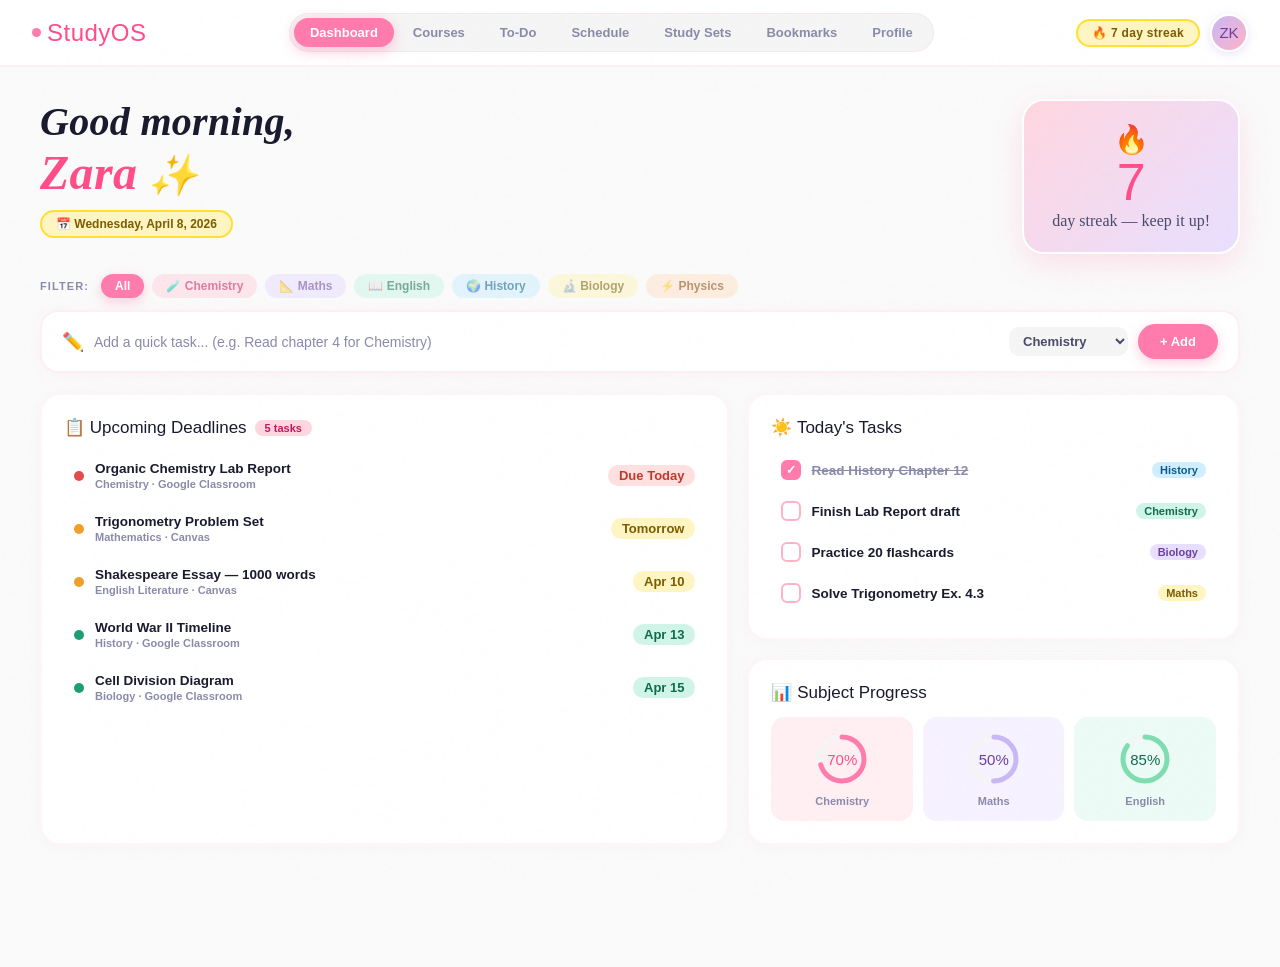
==== index.html @ 3f3feef2 "Prepare StudyOS for GitHub Pages deployment" ====
<!DOCTYPE html>
<html lang="en">
<head>
<meta charset="UTF-8">
<meta name="viewport" content="width=device-width, initial-scale=1.0">
<meta http-equiv="Content-Security-Policy" content="default-src 'self'; script-src 'self' 'unsafe-inline'; style-src 'self' 'unsafe-inline'; img-src 'self' data: https:; font-src 'self' data:; connect-src 'self'; object-src 'none'; base-uri 'self'; frame-ancestors 'none'; upgrade-insecure-requests">
<meta http-equiv="Referrer-Policy" content="strict-origin-when-cross-origin">
<meta http-equiv="X-Content-Type-Options" content="nosniff">
<title>StudyOS — Your Academic Universe</title>
<link rel="stylesheet" href="assets/css/styles.css">
</head>
<body>

<!-- ============================================================ -->
<!-- NAV -->
<!-- ============================================================ -->
<nav class="nav">
  <div class="nav-logo" onclick="showScreen('dashboard')">
    <span class="logo-dot"></span>
    StudyOS
  </div>
  <div class="nav-tabs">
    <button class="nav-tab active" onclick="showScreen('dashboard')" id="tab-dashboard">Dashboard</button>
    <button class="nav-tab" onclick="showScreen('courses')" id="tab-courses">Courses</button>
    <button class="nav-tab" onclick="showScreen('assignments')" id="tab-assignments">To-Do</button>
    <button class="nav-tab" onclick="showScreen('timetable')" id="tab-timetable">Schedule</button>
    <button class="nav-tab" onclick="showScreen('studysets')" id="tab-studysets">Study Sets</button>
    <button class="nav-tab" onclick="showScreen('bookmarks')" id="tab-bookmarks">Bookmarks</button>
    <button class="nav-tab" onclick="showScreen('profile')" id="tab-profile">Profile</button>
  </div>
  <div class="nav-right">
    <div class="streak-pill">🔥 7 day streak</div>
    <div class="avatar" onclick="showScreen('profile')">ZK</div>
  </div>
</nav>

<!-- ============================================================ -->
<!-- SCREEN 1: DASHBOARD -->
<!-- ============================================================ -->
<div class="screen active" id="screen-dashboard">

  <div class="dashboard-hero">
    <div class="greeting-block">
      <h1>Good morning,<br><em>Zara</em> ✨</h1>
      <div class="date-pill">📅 Wednesday, April 8, 2026</div>
    </div>
    <div class="streak-card-big">
      <div style="font-size:28px;">🔥</div>
      <div class="snum">7</div>
      <div class="slabel">day streak — keep it up!</div>
    </div>
  </div>

  <!-- Subject Filter Chips -->
  <div style="padding:0 40px 12px;display:flex;gap:8px;flex-wrap:wrap;align-items:center;">
    <span style="font-size:11px;font-weight:900;color:var(--text-soft);text-transform:uppercase;letter-spacing:0.1em;margin-right:4px;">Filter:</span>
    <button class="dash-filter-chip active" onclick="filterDashboard(this,'all')" style="background:var(--accent);color:white;border:none;border-radius:50px;padding:5px 14px;font-size:12px;font-weight:800;cursor:pointer;font-family:'Inter','Poppins',sans-serif;transition:all 0.2s;">All</button>
    <button class="dash-filter-chip" onclick="filterDashboard(this,'Chemistry')" style="background:var(--pink);color:var(--pink-text);border:none;border-radius:50px;padding:5px 14px;font-size:12px;font-weight:800;cursor:pointer;font-family:'Inter','Poppins',sans-serif;transition:all 0.2s;">🧪 Chemistry</button>
    <button class="dash-filter-chip" onclick="filterDashboard(this,'Mathematics')" style="background:var(--lavender);color:var(--lav-text);border:none;border-radius:50px;padding:5px 14px;font-size:12px;font-weight:800;cursor:pointer;font-family:'Inter','Poppins',sans-serif;transition:all 0.2s;">📐 Maths</button>
    <button class="dash-filter-chip" onclick="filterDashboard(this,'English Lit')" style="background:var(--mint);color:var(--mint-text);border:none;border-radius:50px;padding:5px 14px;font-size:12px;font-weight:800;cursor:pointer;font-family:'Inter','Poppins',sans-serif;transition:all 0.2s;">📖 English</button>
    <button class="dash-filter-chip" onclick="filterDashboard(this,'History')" style="background:var(--sky);color:var(--sky-text);border:none;border-radius:50px;padding:5px 14px;font-size:12px;font-weight:800;cursor:pointer;font-family:'Inter','Poppins',sans-serif;transition:all 0.2s;">🌍 History</button>
    <button class="dash-filter-chip" onclick="filterDashboard(this,'Biology')" style="background:var(--yellow);color:var(--yel-text);border:none;border-radius:50px;padding:5px 14px;font-size:12px;font-weight:800;cursor:pointer;font-family:'Inter','Poppins',sans-serif;transition:all 0.2s;">🔬 Biology</button>
    <button class="dash-filter-chip" onclick="filterDashboard(this,'Physics')" style="background:var(--peach);color:var(--peach-text);border:none;border-radius:50px;padding:5px 14px;font-size:12px;font-weight:800;cursor:pointer;font-family:'Inter','Poppins',sans-serif;transition:all 0.2s;">⚡ Physics</button>
  </div>

  <div class="quick-add-bar">
    <span style="font-size:18px;">✏️</span>
    <input type="text" placeholder="Add a quick task... (e.g. Read chapter 4 for Chemistry)" id="quick-input" />
    <select id="quick-subject">
      <option>Chemistry</option>
      <option>Mathematics</option>
      <option>English Lit</option>
      <option>History</option>
      <option>Biology</option>
      <option>Physics</option>
    </select>
    <button class="btn-accent" onclick="addQuickTask()">+ Add</button>
  </div>

  <div class="dashboard-grid">
    <div class="dash-card">
      <div class="dash-card-title">📋 Upcoming Deadlines <span class="tag">5 tasks</span></div>
      <div class="deadline-item" data-course="Chemistry">
        <div class="deadline-dot" style="background:#E24B4A;"></div>
        <div class="deadline-info">
          <div class="deadline-name">Organic Chemistry Lab Report</div>
          <div class="deadline-sub">Chemistry · Google Classroom</div>
        </div>
        <div class="deadline-badge badge-urgent">Due Today</div>
      </div>
      <div class="deadline-item" data-course="Mathematics">
        <div class="deadline-dot" style="background:#F09F27;"></div>
        <div class="deadline-info">
          <div class="deadline-name">Trigonometry Problem Set</div>
          <div class="deadline-sub">Mathematics · Canvas</div>
        </div>
        <div class="deadline-badge badge-soon">Tomorrow</div>
      </div>
      <div class="deadline-item" data-course="English Lit">
        <div class="deadline-dot" style="background:#F09F27;"></div>
        <div class="deadline-info">
          <div class="deadline-name">Shakespeare Essay — 1000 words</div>
          <div class="deadline-sub">English Literature · Canvas</div>
        </div>
        <div class="deadline-badge badge-soon">Apr 10</div>
      </div>
      <div class="deadline-item" data-course="History">
        <div class="deadline-dot" style="background:#1D9E75;"></div>
        <div class="deadline-info">
          <div class="deadline-name">World War II Timeline</div>
          <div class="deadline-sub">History · Google Classroom</div>
        </div>
        <div class="deadline-badge badge-ok">Apr 13</div>
      </div>
      <div class="deadline-item" data-course="Biology">
        <div class="deadline-dot" style="background:#1D9E75;"></div>
        <div class="deadline-info">
          <div class="deadline-name">Cell Division Diagram</div>
          <div class="deadline-sub">Biology · Google Classroom</div>
        </div>
        <div class="deadline-badge badge-ok">Apr 15</div>
      </div>
    </div>

    <div style="display:flex;flex-direction:column;gap:18px;">
      <div class="dash-card">
        <div class="dash-card-title">☀️ Today's Tasks</div>
        <div class="task-check" onclick="toggleTask(this)" data-course="History">
          <div class="check-box checked"></div>
          <div class="task-text done">Read History Chapter 12</div>
          <div class="task-course-tag" style="background:var(--sky);color:var(--sky-text);">History</div>
        </div>
        <div class="task-check" onclick="toggleTask(this)" data-course="Chemistry">
          <div class="check-box"></div>
          <div class="task-text">Finish Lab Report draft</div>
          <div class="task-course-tag" style="background:var(--mint);color:var(--mint-text);">Chemistry</div>
        </div>
        <div class="task-check" onclick="toggleTask(this)" data-course="Biology">
          <div class="check-box"></div>
          <div class="task-text">Practice 20 flashcards</div>
          <div class="task-course-tag" style="background:var(--lavender);color:var(--lav-text);">Biology</div>
        </div>
        <div class="task-check" onclick="toggleTask(this)" data-course="Mathematics">
          <div class="check-box"></div>
          <div class="task-text">Solve Trigonometry Ex. 4.3</div>
          <div class="task-course-tag" style="background:var(--yellow);color:var(--yel-text);">Maths</div>
        </div>
        <div id="quick-tasks"></div>
      </div>

      <div class="dash-card">
        <div class="dash-card-title">📊 Subject Progress</div>
        <div class="progress-section">
          <div class="progress-item" style="background:rgba(255,214,224,0.4);border-radius:14px;">
            <div class="progress-ring-wrap">
              <svg width="56" height="56" viewBox="0 0 56 56">
                <circle cx="28" cy="28" r="22" fill="none" stroke="var(--bg2)" stroke-width="5"/>
                <circle cx="28" cy="28" r="22" fill="none" stroke="var(--accent)" stroke-width="5" stroke-dasharray="138.2" stroke-dashoffset="41" stroke-linecap="round"/>
              </svg>
              <div class="progress-ring-center" style="color:var(--accent2);">70%</div>
            </div>
            <div class="progress-label">Chemistry</div>
          </div>
          <div class="progress-item" style="background:rgba(232,223,255,0.4);border-radius:14px;">
            <div class="progress-ring-wrap">
              <svg width="56" height="56" viewBox="0 0 56 56">
                <circle cx="28" cy="28" r="22" fill="none" stroke="var(--bg2)" stroke-width="5"/>
                <circle cx="28" cy="28" r="22" fill="none" stroke="var(--lavender2)" stroke-width="5" stroke-dasharray="138.2" stroke-dashoffset="69" stroke-linecap="round"/>
              </svg>
              <div class="progress-ring-center" style="color:var(--lav-text);">50%</div>
            </div>
            <div class="progress-label">Maths</div>
          </div>
          <div class="progress-item" style="background:rgba(208,245,232,0.4);border-radius:14px;">
            <div class="progress-ring-wrap">
              <svg width="56" height="56" viewBox="0 0 56 56">
                <circle cx="28" cy="28" r="22" fill="none" stroke="var(--bg2)" stroke-width="5"/>
                <circle cx="28" cy="28" r="22" fill="none" stroke="var(--mint2)" stroke-width="5" stroke-dasharray="138.2" stroke-dashoffset="21" stroke-linecap="round"/>
              </svg>
              <div class="progress-ring-center" style="color:var(--mint-text);">85%</div>
            </div>
            <div class="progress-label">English</div>
          </div>
        </div>
      </div>
    </div>
  </div>
</div>

<!-- ============================================================ -->
<!-- SCREEN 2: COURSES -->
<!-- ============================================================ -->
<div class="screen" id="screen-courses">
  <div class="page-header">
    <div>
      <h2>Your Course Folders 📁</h2>
      <p>6 courses · Semester 2, 2026</p>
    </div>
    <button class="btn-dark" onclick="openAddCourseModal()">＋ Add Course</button>
  </div>

  <div class="courses-grid">
    <div class="folder-card" onclick="openCourse('Chemistry')">
      <div class="folder-tab" style="background:var(--c-chem);"></div>
      <div class="folder-body" style="background:var(--c-chem);">
        <span class="folder-emoji">🧪</span>
        <div class="folder-name">Chemistry</div>
        <div class="folder-sub">Mrs. Sharma · MON WED FRI</div>
        <div class="folder-stats">
          <span class="folder-stat">4 tasks</span>
          <span class="folder-stat">12 notes</span>
          <span class="folder-stat">3 links</span>
        </div>
      </div>
    </div>

    <div class="folder-card" onclick="openCourse('Mathematics')">
      <div class="folder-tab" style="background:var(--c-math);"></div>
      <div class="folder-body" style="background:var(--c-math);">
        <span class="folder-emoji">📐</span>
        <div class="folder-name">Mathematics</div>
        <div class="folder-sub">Mr. Patel · TUE THU SAT</div>
        <div class="folder-stats">
          <span class="folder-stat">6 tasks</span>
          <span class="folder-stat">8 notes</span>
          <span class="folder-stat">5 links</span>
        </div>
      </div>
    </div>

    <div class="folder-card" onclick="openCourse('English Lit')">
      <div class="folder-tab" style="background:var(--c-eng);"></div>
      <div class="folder-body" style="background:var(--c-eng);">
        <span class="folder-emoji">📖</span>
        <div class="folder-name">English Literature</div>
        <div class="folder-sub">Ms. D'Souza · MON TUE WED</div>
        <div class="folder-stats">
          <span class="folder-stat">2 tasks</span>
          <span class="folder-stat">15 notes</span>
          <span class="folder-stat">7 links</span>
        </div>
      </div>
    </div>

    <div class="folder-card" onclick="openCourse('History')">
      <div class="folder-tab" style="background:var(--c-hist);"></div>
      <div class="folder-body" style="background:var(--c-hist);">
        <span class="folder-emoji">🌍</span>
        <div class="folder-name">History</div>
        <div class="folder-sub">Mr. Khan · WED FRI</div>
        <div class="folder-stats">
          <span class="folder-stat">3 tasks</span>
          <span class="folder-stat">20 notes</span>
          <span class="folder-stat">4 links</span>
        </div>
      </div>
    </div>

    <div class="folder-card" onclick="openCourse('Biology')">
      <div class="folder-tab" style="background:var(--c-bio);"></div>
      <div class="folder-body" style="background:var(--c-bio);">
        <span class="folder-emoji">🔬</span>
        <div class="folder-name">Biology</div>
        <div class="folder-sub">Ms. Iyer · TUE THU</div>
        <div class="folder-stats">
          <span class="folder-stat">5 tasks</span>
          <span class="folder-stat">18 notes</span>
          <span class="folder-stat">6 links</span>
        </div>
      </div>
    </div>

    <div class="folder-card" onclick="openCourse('Physics')">
      <div class="folder-tab" style="background:var(--c-phys);"></div>
      <div class="folder-body" style="background:var(--c-phys);">
        <span class="folder-emoji">⚡</span>
        <div class="folder-name">Physics</div>
        <div class="folder-sub">Mr. Nair · MON WED SAT</div>
        <div class="folder-stats">
          <span class="folder-stat">3 tasks</span>
          <span class="folder-stat">10 notes</span>
          <span class="folder-stat">2 links</span>
        </div>
      </div>
    </div>
  </div>
</div>

<!-- ============================================================ -->
<!-- SCREEN 3: ASSIGNMENTS / TO-DO -->
<!-- ============================================================ -->
<div class="screen" id="screen-assignments">
  <div class="assignments-layout">
    <div class="assignments-sidebar">
      <div class="sidebar-label">Filter</div>
      <button class="filter-btn active" onclick="filterStatus(this,'all')">📋 All Tasks</button>
      <button class="filter-btn" onclick="filterStatus(this,'ongoing')">⏳ Ongoing</button>
      <button class="filter-btn" onclick="filterStatus(this,'missed')">⚠️ Missed</button>
      <button class="filter-btn" onclick="filterStatus(this,'completed')">✅ Completed</button>

      <div class="sidebar-label">By Course</div>
      <button class="filter-btn" onclick="filterCourse(this,'all')"><div class="filter-dot" style="background:var(--text-soft);"></div>All Courses</button>
      <button class="filter-btn" id="sb-Chemistry" onclick="filterCourse(this,'Chemistry')"><div class="filter-dot" style="background:var(--accent);"></div>Chemistry</button>
      <button class="filter-btn" id="sb-Mathematics" onclick="filterCourse(this,'Mathematics')"><div class="filter-dot" style="background:var(--lavender2);"></div>Mathematics</button>
      <button class="filter-btn" id="sb-English Lit" onclick="filterCourse(this,'English Lit')"><div class="filter-dot" style="background:var(--mint2);"></div>English Lit</button>
      <button class="filter-btn" id="sb-History" onclick="filterCourse(this,'History')"><div class="filter-dot" style="background:var(--sky2);"></div>History</button>
      <button class="filter-btn" id="sb-Biology" onclick="filterCourse(this,'Biology')"><div class="filter-dot" style="background:var(--yellow2);"></div>Biology</button>
      <button class="filter-btn" id="sb-Physics" onclick="filterCourse(this,'Physics')"><div class="filter-dot" style="background:var(--peach2);"></div>Physics</button>
    </div>

    <div class="assignments-main">
      <div class="assignments-top">
        <div>
          <h2 id="todo-title">All Tasks</h2>
          <div id="active-course-chip" style="display:none;">
            <span class="course-chip" id="course-chip-inner">
              <span id="chip-label">Chemistry</span>
              <span class="chip-x" onclick="clearCourseFilter()">✕</span>
            </span>
          </div>
        </div>
        <button class="btn-accent" style="padding:9px 20px;font-size:13px;">＋ New Task</button>
      </div>
      <div id="task-list"></div>
    </div>
  </div>
</div>

<!-- ============================================================ -->
<!-- SCREEN 4: TIMETABLE -->
<!-- ============================================================ -->
<div class="screen" id="screen-timetable">
  <div class="timetable-header">
    <div>
      <h2 style="font-family:'Fredoka One',cursive;">📅 Class Schedule</h2>
      <p style="font-size:13px;color:var(--text-soft);font-weight:700;margin-top:3px;">Week of April 7–11, 2026</p>
    </div>
    <div class="week-nav">
      <button>‹</button>
      <span>Apr 7 – Apr 11</span>
      <button>›</button>
    </div>
  </div>

  <div class="timetable-wrap">
    <div class="timetable">
      <div class="tt-header-cell"></div>
      <div class="tt-header-cell">Mon</div>
      <div class="tt-header-cell tt-today-col">Tue ★</div>
      <div class="tt-header-cell">Wed</div>
      <div class="tt-header-cell">Thu</div>
      <div class="tt-header-cell">Fri</div>

      <!-- 8 AM -->
      <div class="tt-time">8:00</div>
      <div class="tt-cell"><div class="tt-class" style="background:rgba(255,214,224,0.7);border-color:var(--accent);cursor:pointer;" onclick="openClassDetail('Chemistry','🧪','Mon 8:00–9:00 AM','Lab 2','Organic Chemistry unit — functional groups and reaction mechanisms. Mrs. Sharma will demonstrate oxidation reactions today.',['Lab report due TODAY — submit before 11pm','Bring safety goggles to the lab','Pre-read Chapter 8, pages 145–160'],'var(--pink)')"><div class="tt-class-name">Chemistry</div><div class="tt-class-room">Lab 2</div></div></div>
      <div class="tt-cell" style="background:rgba(250,250,250,0.5);"></div>
      <div class="tt-cell"><div class="tt-class" style="background:rgba(255,214,224,0.7);border-color:var(--accent);cursor:pointer;" onclick="openClassDetail('Chemistry','🧪','Wed 8:00–9:00 AM','Lab 2','Continuing organic chemistry — alcohols, ketones and esters. Quiz on functional groups next Friday!',['Study functional group chart before class','Test next Friday — start revising now'],'var(--pink)')"><div class="tt-class-name">Chemistry</div><div class="tt-class-room">Lab 2</div></div></div>
      <div class="tt-cell" style="background:rgba(250,250,250,0.5);"></div>
      <div class="tt-cell"><div class="tt-class" style="background:rgba(255,214,224,0.7);border-color:var(--accent);cursor:pointer;" onclick="openClassDetail('Chemistry','🧪','Fri 8:00–9:00 AM','Lab 2','Lab practical session — you\'ll be titrating solutions. Results write-up due Monday.',['Complete pre-lab questions','Bring calculator for titration calculations'],'var(--pink)')"><div class="tt-class-name">Chemistry</div><div class="tt-class-room">Lab 2</div></div></div>

      <!-- 9 AM -->
      <div class="tt-time">9:00</div>
      <div class="tt-cell" style="background:rgba(250,250,250,0.5);"></div>
      <div class="tt-cell"><div class="tt-class" style="background:rgba(232,223,255,0.7);border-color:var(--lavender2);cursor:pointer;" onclick="openClassDetail('Mathematics','📐','Tue 9:00–10:00 AM','Room 301','Trigonometry deep dive — Ex 4.3 to 4.8. Mr. Patel will work through sine and cosine rules on the board.',['Problem set due Apr 9 — almost done?','Review double-angle formulas before class'],'var(--lavender)')"><div class="tt-class-name">Mathematics</div><div class="tt-class-room">Room 301</div></div></div>
      <div class="tt-cell" style="background:rgba(250,250,250,0.5);"></div>
      <div class="tt-cell"><div class="tt-class" style="background:rgba(232,223,255,0.7);border-color:var(--lavender2);cursor:pointer;" onclick="openClassDetail('Mathematics','📐','Thu 9:00–10:00 AM','Room 301','Calculus introduction — limits and derivatives. Practice questions handed out in class.',['Bring your textbook and graph paper'],'var(--lavender)')"><div class="tt-class-name">Mathematics</div><div class="tt-class-room">Room 301</div></div></div>
      <div class="tt-cell" style="background:rgba(250,250,250,0.5);"></div>

      <!-- 10 AM -->
      <div class="tt-time">10:00</div>
      <div class="tt-cell"><div class="tt-class" style="background:rgba(208,245,232,0.7);border-color:var(--mint2);cursor:pointer;" onclick="openClassDetail('English Lit','📖','Mon 10:00–11:00 AM','Room 204','Hamlet Act 4 analysis — themes of revenge and madness. Essay due Apr 10, 1000 words.',['Shakespeare essay due Apr 10!','Read Act 4 before class','Check SparkNotes for character analysis'],'var(--mint)')"><div class="tt-class-name">English Lit</div><div class="tt-class-room">Room 204</div></div></div>
      <div class="tt-cell"><div class="tt-class" style="background:rgba(208,245,232,0.7);border-color:var(--mint2);cursor:pointer;" onclick="openClassDetail('English Lit','📖','Tue 10:00–11:00 AM','Room 204','Peer review session — swap drafts with a partner. Ms. D\'Souza will provide feedback sheets.',['Bring printed draft for peer review','Submit final essay on Canvas Apr 10'],'var(--mint)')"><div class="tt-class-name">English Lit</div><div class="tt-class-room">Room 204</div></div></div>
      <div class="tt-cell"><div class="tt-class" style="background:rgba(208,245,232,0.7);border-color:var(--mint2);cursor:pointer;" onclick="openClassDetail('English Lit','📖','Wed 10:00–11:00 AM','Room 204','Final essay guidance — Ms. D\'Souza reviews common mistakes. Last class before submission.',['Final submission due Apr 10 on Canvas!','Check the essay rubric on Google Classroom'],'var(--mint)')"><div class="tt-class-name">English Lit</div><div class="tt-class-room">Room 204</div></div></div>
      <div class="tt-cell" style="background:rgba(250,250,250,0.5);"></div>
      <div class="tt-cell" style="background:rgba(250,250,250,0.5);"></div>

      <!-- 11 AM -->
      <div class="tt-time">11:00</div>
      <div class="tt-cell" style="background:rgba(250,250,250,0.5);"></div>
      <div class="tt-cell" style="background:rgba(250,250,250,0.5);"></div>
      <div class="tt-cell"><div class="tt-class" style="background:rgba(208,238,255,0.7);border-color:var(--sky2);cursor:pointer;" onclick="openClassDetail('History','🌍','Wed 11:00 AM–12:00 PM','Room 110','World War II — Pacific Theatre and D-Day. Mr. Khan will show documentary clips.',['Timeline diagram due Apr 13','Download template from Google Classroom','Revise key dates: 1939, 1941, 1944, 1945'],'var(--sky)')"><div class="tt-class-name">History</div><div class="tt-class-room">Room 110</div></div></div>
      <div class="tt-cell" style="background:rgba(250,250,250,0.5);"></div>
      <div class="tt-cell"><div class="tt-class" style="background:rgba(208,238,255,0.7);border-color:var(--sky2);cursor:pointer;" onclick="openClassDetail('History','🌍','Fri 11:00 AM–12:00 PM','Room 110','Primary sources analysis — reading wartime letters and government documents.',['Chapter 12 reading — done ✓','Timeline diagram due Apr 13'],'var(--sky)')"><div class="tt-class-name">History</div><div class="tt-class-room">Room 110</div></div></div>

      <!-- Lunch -->
      <div class="tt-time" style="color:var(--text-xsoft);">12:00</div>
      <div class="tt-cell" style="background:rgba(255,245,194,0.4);border-color:rgba(255,224,51,0.2);"><div style="padding:8px;font-size:10px;font-weight:800;color:var(--yel-text);opacity:0.6;">☕ Lunch</div></div>
      <div class="tt-cell" style="background:rgba(255,245,194,0.4);border-color:rgba(255,224,51,0.2);"><div style="padding:8px;font-size:10px;font-weight:800;color:var(--yel-text);opacity:0.6;">☕ Lunch</div></div>
      <div class="tt-cell" style="background:rgba(255,245,194,0.4);border-color:rgba(255,224,51,0.2);"><div style="padding:8px;font-size:10px;font-weight:800;color:var(--yel-text);opacity:0.6;">☕ Lunch</div></div>
      <div class="tt-cell" style="background:rgba(255,245,194,0.4);border-color:rgba(255,224,51,0.2);"><div style="padding:8px;font-size:10px;font-weight:800;color:var(--yel-text);opacity:0.6;">☕ Lunch</div></div>
      <div class="tt-cell" style="background:rgba(255,245,194,0.4);border-color:rgba(255,224,51,0.2);"><div style="padding:8px;font-size:10px;font-weight:800;color:var(--yel-text);opacity:0.6;">☕ Lunch</div></div>

      <!-- 1 PM -->
      <div class="tt-time">1:00</div>
      <div class="tt-cell" style="background:rgba(250,250,250,0.5);"></div>
      <div class="tt-cell"><div class="tt-class" style="background:rgba(255,245,194,0.7);border-color:var(--yellow2);cursor:pointer;" onclick="openClassDetail('Biology','🔬','Tue 1:00–2:00 PM','Lab 3','Cell division — mitosis vs meiosis. Ms. Iyer will use slides of onion root tips.',['Cell division diagram due Apr 15','Memorise the 4 stages of mitosis','Bring coloured pencils for diagram work'],'var(--yellow)')"><div class="tt-class-name">Biology</div><div class="tt-class-room">Lab 3</div></div></div>
      <div class="tt-cell" style="background:rgba(250,250,250,0.5);"></div>
      <div class="tt-cell"><div class="tt-class" style="background:rgba(255,245,194,0.7);border-color:var(--yellow2);cursor:pointer;" onclick="openClassDetail('Biology','🔬','Thu 1:00–2:00 PM','Lab 3','Osmosis experiment — potato cylinders in salt solutions. Practical write-up in class.',['Diagram due Apr 15 — start early','Review osmosis definition'],'var(--yellow)')"><div class="tt-class-name">Biology</div><div class="tt-class-room">Lab 3</div></div></div>
      <div class="tt-cell" style="background:rgba(250,250,250,0.5);"></div>

      <!-- 2 PM -->
      <div class="tt-time">2:00</div>
      <div class="tt-cell"><div class="tt-class" style="background:rgba(255,228,204,0.7);border-color:var(--peach2);cursor:pointer;" onclick="openClassDetail('Physics','⚡','Mon 2:00–3:00 PM','Room 105','Newton\'s Laws of Motion — forces, friction, and free body diagrams. Problem sheet handed out.',['Newton\'s Laws problem sheet due Apr 16','Read Chapter 6 summary','Practice drawing free body diagrams'],'var(--peach)')"><div class="tt-class-name">Physics</div><div class="tt-class-room">Room 105</div></div></div>
      <div class="tt-cell" style="background:rgba(250,250,250,0.5);"></div>
      <div class="tt-cell"><div class="tt-class" style="background:rgba(255,228,204,0.7);border-color:var(--peach2);cursor:pointer;" onclick="openClassDetail('Physics','⚡','Wed 2:00–3:00 PM','Room 105','Energy conservation — kinetic and potential energy problems. Past paper practice.',['Problem sheet due Apr 16','Chapter 6 summary — done ✓'],'var(--peach)')"><div class="tt-class-name">Physics</div><div class="tt-class-room">Room 105</div></div></div>
      <div class="tt-cell" style="background:rgba(250,250,250,0.5);"></div>
      <div class="tt-cell" style="background:rgba(250,250,250,0.5);"></div>
    </div>
  </div>

  <div class="tt-legend">
    <span><span class="tt-legend-dot" style="background:rgba(255,214,224,0.8);border-color:var(--accent);"></span>Chemistry</span>
    <span><span class="tt-legend-dot" style="background:rgba(232,223,255,0.8);border-color:var(--lavender2);"></span>Mathematics</span>
    <span><span class="tt-legend-dot" style="background:rgba(208,245,232,0.8);border-color:var(--mint2);"></span>English Lit</span>
    <span><span class="tt-legend-dot" style="background:rgba(208,238,255,0.8);border-color:var(--sky2);"></span>History</span>
    <span><span class="tt-legend-dot" style="background:rgba(255,245,194,0.8);border-color:var(--yellow2);"></span>Biology</span>
    <span><span class="tt-legend-dot" style="background:rgba(255,228,204,0.8);border-color:var(--peach2);"></span>Physics</span>
  </div>
</div>

<!-- ============================================================ -->
<!-- SCREEN 5: STUDY SETS — REDESIGNED -->
<!-- ============================================================ -->
<div class="screen" id="screen-studysets">
  <div class="page-header">
    <div>
      <h2>Study Sets ✨</h2>
      <p>Pick a set to start practising</p>
    </div>
    <button class="btn-accent" onclick="openNewSetModal()">＋ New Set</button>
  </div>

  <!-- Folder grid ALWAYS visible at top -->
  <div style="padding:0 40px 28px;">
    <div class="studysets-grid" id="studysets-grid">
      <!-- Rendered by JS -->
    </div>
  </div>

  <!-- Flashcard section — hidden by default, revealed when a set folder is clicked -->
  <div id="flashcard-section" style="display:none;padding:0 40px 40px;animation:slideUp 0.4s ease;">
    <div style="display:flex;align-items:center;gap:10px;margin-bottom:18px;">
      <div style="height:2px;flex:1;background:var(--bg2);border-radius:2px;"></div>
      <div style="font-family:'Caveat',cursive;font-size:15px;color:var(--text-soft);font-weight:700;">Practising now ↓</div>
      <div style="height:2px;flex:1;background:var(--bg2);border-radius:2px;"></div>
    </div>
    <div class="flashcard-panel" style="max-width:none;width:100%;margin:0;">
      <div class="fc-set-title">
        <span id="fc-emoji">🧪</span>
        <span id="fc-title">Organic Chemistry</span>
      </div>
      <div class="fc-set-meta" id="fc-meta">24 cards · Last studied 2 days ago</div>

      <div class="fc-progress-line">
        <span class="fc-progress-text" id="fc-count">Card 1 of 24</span>
        <div class="fc-progress-bar"><div class="fc-progress-fill" id="fc-fill" style="width:4%;"></div></div>
      </div>

      <div class="flashcard-wrap" id="flashcard" onclick="flipCard()">
        <div class="flashcard-inner">
          <div class="flashcard-front">
            <div class="fc-label">Question</div>
            <div class="fc-q" id="fc-question">What is the functional group of an Alcohol?</div>
            <div class="fc-hint">tap to reveal answer ✦</div>
          </div>
          <div class="flashcard-back">
            <div class="fc-label">Answer</div>
            <div class="fc-q" id="fc-answer">—OH (Hydroxyl group)</div>
            <div class="fc-hint">tap to go back ✦</div>
          </div>
        </div>
      </div>

      <div class="fc-buttons">
        <button class="fc-btn fc-btn-know" onclick="markKnow()">✓ I knew it</button>
        <button class="fc-btn fc-btn-review" onclick="markReview()">✗ Review again</button>
        <button class="fc-btn fc-btn-flip" onclick="flipCard()">↩ Flip Card</button>
        <button class="fc-btn fc-btn-next" onclick="nextCard()">→ Next Card</button>
      </div>
    </div>
  </div>
</div>

<!-- ============================================================ -->
<!-- SCREEN 6: BOOKMARKS — ENHANCED -->
<!-- ============================================================ -->
<div class="screen" id="screen-bookmarks">
  <div class="page-header">
    <div>
      <h2>🔗 Bookmarks & Links</h2>
      <p>All your course resources in one place</p>
    </div>
    <button class="btn-accent">＋ Add Link</button>
  </div>

  <div class="bookmarks-grid">
    <div class="bookmarks-group">
      <div class="bookmarks-group-title"><div class="bm-dot" style="background:var(--accent);"></div>Chemistry</div>
      <div class="bookmark-item" onclick="openBmModal('Khan Academy — Organic Chem','Chemistry','Video','khanacademy.org/science/organic-chem','Great intro series on functional groups and reactions. Perfect for lab prep! 🧪','var(--pink)','🧪')">
        <div class="bm-favicon" style="background:var(--pink);">🧪</div>
        <div class="bm-info">
          <div class="bm-name">Khan Academy — Organic Chem</div>
          <div class="bm-url">khanacademy.org/science/organic-chem</div>
        </div>
        <span class="bm-tag" style="background:var(--pink);color:var(--pink-text);">Video</span>
        <button class="bm-open-btn">↗</button>
      </div>
      <div class="bookmark-item" onclick="openBmModal('Lab Report Template — Mrs. Sharma','Chemistry','Classroom','classroom.google.com/c/chm2026','Official template from Mrs. Sharma. Required format for all chem submissions. 📋','var(--mint)','📄')">
        <div class="bm-favicon" style="background:var(--pink);">📄</div>
        <div class="bm-info">
          <div class="bm-name">Lab Report Template — Mrs. Sharma</div>
          <div class="bm-url">classroom.google.com/c/chm2026</div>
        </div>
        <span class="bm-tag" style="background:var(--mint);color:var(--mint-text);">Classroom</span>
        <button class="bm-open-btn">↗</button>
      </div>
      <div class="bookmark-item" onclick="openBmModal('NCERT Chemistry Part 2 PDF','Chemistry','PDF','ncert.nic.in/textbook/pdf/lech202','Chapters 10–16. Bookmark pages 85 and 134 for exam! 📖','var(--sky)','📝')">
        <div class="bm-favicon" style="background:var(--pink);">📝</div>
        <div class="bm-info">
          <div class="bm-name">NCERT Chemistry Part 2 PDF</div>
          <div class="bm-url">ncert.nic.in/textbook/pdf/lech202</div>
        </div>
        <span class="bm-tag" style="background:var(--sky);color:var(--sky-text);">PDF</span>
        <button class="bm-open-btn">↗</button>
      </div>
    </div>

    <div class="bookmarks-group">
      <div class="bookmarks-group-title"><div class="bm-dot" style="background:var(--lavender2);"></div>Mathematics</div>
      <div class="bookmark-item" onclick="openBmModal('Desmos Graphing Calculator','Mathematics','Tool','desmos.com/calculator','Best free graphing tool. Use for all trig and calculus visualisations. 📐','var(--lavender)','📐')">
        <div class="bm-favicon" style="background:var(--lavender);">📐</div>
        <div class="bm-info">
          <div class="bm-name">Desmos Graphing Calculator</div>
          <div class="bm-url">desmos.com/calculator</div>
        </div>
        <span class="bm-tag" style="background:var(--lavender);color:var(--lav-text);">Tool</span>
        <button class="bm-open-btn">↗</button>
      </div>
      <div class="bookmark-item" onclick="openBmModal('3Blue1Brown — Trig Visualized','Mathematics','Video','youtube.com/watch?v=yBw0N3...','Stunning visual explanation of trig. Watch before Ex. 4.3 for sure! 🎥','var(--pink)','🎥')">
        <div class="bm-favicon" style="background:var(--lavender);">🎥</div>
        <div class="bm-info">
          <div class="bm-name">3Blue1Brown — Trig Visualized</div>
          <div class="bm-url">youtube.com/watch?v=yBw0N3...</div>
        </div>
        <span class="bm-tag" style="background:var(--pink);color:var(--pink-text);">Video</span>
        <button class="bm-open-btn">↗</button>
      </div>
      <div class="bookmark-item" onclick="openBmModal('Canvas — Maths Assignment Portal','Mathematics','Canvas','canvas.instructure.com/courses/mth','Submit all maths assignments here. Check announcements every Monday. 📋','var(--mint)','📋')">
        <div class="bm-favicon" style="background:var(--lavender);">📋</div>
        <div class="bm-info">
          <div class="bm-name">Canvas — Maths Assignment Portal</div>
          <div class="bm-url">canvas.instructure.com/courses/mth</div>
        </div>
        <span class="bm-tag" style="background:var(--mint);color:var(--mint-text);">Canvas</span>
        <button class="bm-open-btn">↗</button>
      </div>
    </div>

    <div class="bookmarks-group">
      <div class="bookmarks-group-title"><div class="bm-dot" style="background:var(--mint2);"></div>English Literature</div>
      <div class="bookmark-item" onclick="openBmModal('SparkNotes — Hamlet Summary','English Lit','Notes','sparknotes.com/shakespeare/hamlet','Full character analysis + theme notes. Great for essay prep! 📖','var(--mint)','📖')">
        <div class="bm-favicon" style="background:var(--mint);">📖</div>
        <div class="bm-info">
          <div class="bm-name">SparkNotes — Hamlet Summary</div>
          <div class="bm-url">sparknotes.com/shakespeare/hamlet</div>
        </div>
        <span class="bm-tag" style="background:var(--mint);color:var(--mint-text);">Notes</span>
        <button class="bm-open-btn">↗</button>
      </div>
      <div class="bookmark-item" onclick="openBmModal('Essay Rubric — Ms. D\'Souza','English Lit','Classroom','classroom.google.com/c/eng2026','The official rubric for the Hamlet essay. Must read before submitting! 📝','var(--mint)','📜')">
        <div class="bm-favicon" style="background:var(--mint);">📜</div>
        <div class="bm-info">
          <div class="bm-name">Essay Rubric — Ms. D'Souza</div>
          <div class="bm-url">classroom.google.com/c/eng2026</div>
        </div>
        <span class="bm-tag" style="background:var(--mint);color:var(--mint-text);">Classroom</span>
        <button class="bm-open-btn">↗</button>
      </div>
    </div>

    <div class="bookmarks-group">
      <div class="bookmarks-group-title"><div class="bm-dot" style="background:var(--sky2);"></div>History</div>
      <div class="bookmark-item" onclick="openBmModal('Crash Course — World War II','History','Video','youtube.com/watch?v=Q78COTw...','Quick 12-min summary. Great visual timeline for the diagram assignment! 🌍','var(--sky)','🌍')">
        <div class="bm-favicon" style="background:var(--sky);">🌍</div>
        <div class="bm-info">
          <div class="bm-name">Crash Course — World War II</div>
          <div class="bm-url">youtube.com/watch?v=Q78COTw...</div>
        </div>
        <span class="bm-tag" style="background:var(--pink);color:var(--pink-text);">Video</span>
        <button class="bm-open-btn">↗</button>
      </div>
      <div class="bookmark-item" onclick="openBmModal('Timeline Template — Mr. Khan','History','Classroom','classroom.google.com/c/hist2026','Download the blank timeline here. Due Apr 13! ⚠️','var(--sky)','📄')">
        <div class="bm-favicon" style="background:var(--sky);">📄</div>
        <div class="bm-info">
          <div class="bm-name">Timeline Template — Mr. Khan</div>
          <div class="bm-url">classroom.google.com/c/hist2026</div>
        </div>
        <span class="bm-tag" style="background:var(--mint);color:var(--mint-text);">Classroom</span>
        <button class="bm-open-btn">↗</button>
      </div>
    </div>
  </div>
</div>

<!-- Add Course Modal -->
<div class="bm-modal-overlay" id="add-course-modal" onclick="closeAddCourseModal(event)">
  <div class="bm-modal" style="width:420px;">
    <button class="bm-modal-close" onclick="closeAddCourseModal(null,true)">✕</button>
    <div style="font-family:'Fredoka One',cursive;font-size:20px;margin-bottom:16px;">📁 Add New Course</div>
    <div style="display:grid;grid-template-columns:1fr 1fr;gap:10px;margin-bottom:12px;">
      <div class="id-field" style="grid-column:1/-1;">
        <label style="font-size:10px;font-weight:900;color:var(--text-soft);text-transform:uppercase;letter-spacing:0.08em;display:block;margin-bottom:4px;">Course Name</label>
        <input type="text" id="nc-name" placeholder="e.g. Computer Science" style="width:100%;padding:9px 12px;border-radius:11px;border:2px solid rgba(255,123,172,0.15);font-family:'Inter','Poppins',sans-serif;font-size:13px;font-weight:700;color:var(--text);background:white;outline:none;">
      </div>
      <div class="id-field">
        <label style="font-size:10px;font-weight:900;color:var(--text-soft);text-transform:uppercase;letter-spacing:0.08em;display:block;margin-bottom:4px;">Teacher</label>
        <input type="text" id="nc-teacher" placeholder="e.g. Mr. Sharma" style="width:100%;padding:9px 12px;border-radius:11px;border:2px solid rgba(255,123,172,0.15);font-family:'Inter','Poppins',sans-serif;font-size:13px;font-weight:700;color:var(--text);background:white;outline:none;">
      </div>
      <div class="id-field">
        <label style="font-size:10px;font-weight:900;color:var(--text-soft);text-transform:uppercase;letter-spacing:0.08em;display:block;margin-bottom:4px;">Days</label>
        <input type="text" id="nc-days" placeholder="e.g. MON WED FRI" style="width:100%;padding:9px 12px;border-radius:11px;border:2px solid rgba(255,123,172,0.15);font-family:'Inter','Poppins',sans-serif;font-size:13px;font-weight:700;color:var(--text);background:white;outline:none;">
      </div>
    </div>
    <div style="margin-bottom:14px;">
      <div style="font-size:10px;font-weight:900;color:var(--text-soft);text-transform:uppercase;letter-spacing:0.08em;margin-bottom:8px;">Pick an Emoji & Color</div>
      <div style="display:flex;gap:8px;flex-wrap:wrap;margin-bottom:10px;">
        <span class="nc-emoji-opt selected" onclick="pickCourseEmoji(this,'🎯')" style="font-size:22px;cursor:pointer;padding:4px 8px;border-radius:10px;border:2px solid var(--accent);background:var(--accent-bg);">🎯</span>
        <span class="nc-emoji-opt" onclick="pickCourseEmoji(this,'💻')" style="font-size:22px;cursor:pointer;padding:4px 8px;border-radius:10px;border:2px solid transparent;background:var(--bg2);">💻</span>
        <span class="nc-emoji-opt" onclick="pickCourseEmoji(this,'🎨')" style="font-size:22px;cursor:pointer;padding:4px 8px;border-radius:10px;border:2px solid transparent;background:var(--bg2);">🎨</span>
        <span class="nc-emoji-opt" onclick="pickCourseEmoji(this,'🏃')" style="font-size:22px;cursor:pointer;padding:4px 8px;border-radius:10px;border:2px solid transparent;background:var(--bg2);">🏃</span>
        <span class="nc-emoji-opt" onclick="pickCourseEmoji(this,'🎵')" style="font-size:22px;cursor:pointer;padding:4px 8px;border-radius:10px;border:2px solid transparent;background:var(--bg2);">🎵</span>
        <span class="nc-emoji-opt" onclick="pickCourseEmoji(this,'🌱')" style="font-size:22px;cursor:pointer;padding:4px 8px;border-radius:10px;border:2px solid transparent;background:var(--bg2);">🌱</span>
        <span class="nc-emoji-opt" onclick="pickCourseEmoji(this,'📊')" style="font-size:22px;cursor:pointer;padding:4px 8px;border-radius:10px;border:2px solid transparent;background:var(--bg2);">📊</span>
        <span class="nc-emoji-opt" onclick="pickCourseEmoji(this,'🔭')" style="font-size:22px;cursor:pointer;padding:4px 8px;border-radius:10px;border:2px solid transparent;background:var(--bg2);">🔭</span>
      </div>
      <div style="display:flex;gap:8px;flex-wrap:wrap;">
        <div class="nc-color-opt selected" data-color="var(--pink)" onclick="pickCourseColor(this)" style="width:28px;height:28px;border-radius:50%;background:var(--pink);cursor:pointer;border:3px solid var(--text);"></div>
        <div class="nc-color-opt" data-color="var(--lavender)" onclick="pickCourseColor(this)" style="width:28px;height:28px;border-radius:50%;background:var(--lavender);cursor:pointer;border:3px solid transparent;"></div>
        <div class="nc-color-opt" data-color="var(--mint)" onclick="pickCourseColor(this)" style="width:28px;height:28px;border-radius:50%;background:var(--mint);cursor:pointer;border:3px solid transparent;"></div>
        <div class="nc-color-opt" data-color="var(--sky)" onclick="pickCourseColor(this)" style="width:28px;height:28px;border-radius:50%;background:var(--sky);cursor:pointer;border:3px solid transparent;"></div>
        <div class="nc-color-opt" data-color="var(--yellow)" onclick="pickCourseColor(this)" style="width:28px;height:28px;border-radius:50%;background:var(--yellow);cursor:pointer;border:3px solid transparent;"></div>
        <div class="nc-color-opt" data-color="var(--peach)" onclick="pickCourseColor(this)" style="width:28px;height:28px;border-radius:50%;background:var(--peach);cursor:pointer;border:3px solid transparent;"></div>
      </div>
    </div>
    <div class="bm-modal-actions">
      <button class="bm-modal-btn primary" onclick="addNewCourse()">＋ Add Course</button>
      <button class="bm-modal-btn secondary" onclick="closeAddCourseModal(null,true)">Cancel</button>
    </div>
  </div>
</div>

<!-- Class Detail Modal -->
<div class="bm-modal-overlay" id="class-detail-modal" onclick="closeClassModal(event)">
  <div class="bm-modal" style="width:400px;">
    <button class="bm-modal-close" onclick="closeClassModal(null,true)">✕</button>
    <div style="display:flex;align-items:center;gap:12px;margin-bottom:16px;">
      <div id="cd-icon" style="width:50px;height:50px;border-radius:14px;background:var(--pink);display:flex;align-items:center;justify-content:center;font-size:24px;"></div>
      <div>
        <div id="cd-subject" style="font-family:'Fredoka One',cursive;font-size:20px;color:var(--text);"></div>
        <div id="cd-time" style="font-size:12px;color:var(--text-soft);font-weight:700;margin-top:2px;"></div>
      </div>
    </div>
    <div id="cd-description" style="background:var(--bg);border-radius:12px;padding:12px 14px;font-size:13px;color:var(--text-mid);font-weight:700;line-height:1.6;margin-bottom:12px;border:2px solid rgba(255,123,172,0.08);"></div>
    <div id="cd-reminders" style="display:none;">
      <div style="font-size:11px;font-weight:900;text-transform:uppercase;letter-spacing:0.1em;color:var(--text-soft);margin-bottom:8px;">📌 Reminders</div>
      <div id="cd-reminders-list" style="display:flex;flex-direction:column;gap:6px;"></div>
    </div>
    <div style="margin-top:14px;display:flex;gap:8px;">
      <button class="bm-modal-btn primary" style="flex:1;" onclick="closeClassModal(null,true)">Got it ✓</button>
      <button class="bm-modal-btn secondary" onclick="addClassReminder()">+ Reminder</button>
    </div>
  </div>
</div>

<!-- Bookmark modal -->
<div class="bm-modal-overlay" id="bm-modal-overlay" onclick="closeBmModal(event)">
  <div class="bm-modal">
    <button class="bm-modal-close" onclick="closeBmModal(null,true)">✕</button>
    <div class="bm-modal-icon" id="bm-m-icon" style="background:var(--pink);">🧪</div>
    <div class="bm-modal-title" id="bm-m-title">Khan Academy</div>
    <div class="bm-modal-course" id="bm-m-course" style="background:var(--pink);color:var(--pink-text);">Chemistry · Video</div>
    <div class="bm-modal-note" id="bm-m-note">Great intro series on functional groups!</div>
    <div class="bm-modal-actions">
      <button class="bm-modal-btn primary">↗ Open Link</button>
      <button class="bm-modal-btn secondary" onclick="closeBmModal(null,true)">Close</button>
    </div>
  </div>
</div>

<!-- ============================================================ -->
<!-- SCREEN 7: PROFILE / STUDENT ID EDITOR -->
<!-- ============================================================ -->
<div class="screen" id="screen-profile">
  <div class="page-header">
    <div>
      <h2>🪪 Profile & Student ID</h2>
      <p>Customise your student card</p>
    </div>
  </div>

  <div class="profile-layout">

    <!-- Left: ID editor -->
    <div class="id-editor-section">
      <div class="id-preview-label">ID Card Preview</div>

      <!-- Live ID card -->
      <div class="id-card-preview" id="id-card-el" style="background:linear-gradient(135deg,#FFD6E0,#E8DFFF,#D0EEFF);">
        <div class="id-card-top">
          <div class="id-portrait" id="id-portrait-el">😊</div>
          <div class="id-card-right">
            <div class="id-club-logo" id="id-logo-el" style="color:white;">StudyOS</div>
            <div class="id-club-name" id="id-badge-el" style="color:white;">Academic Explorer</div>
          </div>
        </div>
        <hr class="id-divider">
        <div class="id-details-grid">
          <div class="id-detail">
            <div class="id-detail-label">Name</div>
            <div class="id-detail-val" id="id-name-el">Zara Kapoor</div>
          </div>
          <div class="id-detail">
            <div class="id-detail-label">Birthday</div>
            <div class="id-detail-val" id="id-bday-el">Nov 2, 2008</div>
          </div>
          <div class="id-detail">
            <div class="id-detail-label">School</div>
            <div class="id-detail-val" id="id-school-el">CBSE · Pune</div>
          </div>
          <div class="id-detail">
            <div class="id-detail-label">Year Level</div>
            <div class="id-detail-val" id="id-year-el">Class 10-A</div>
          </div>
        </div>
      </div>

      <!-- Avatar picker -->
      <div class="editor-section-title">Portrait / Avatar</div>
      <div class="avatar-grid" id="avatar-grid"></div>

      <!-- Color picker -->
      <div class="editor-section-title">Card Color</div>
      <div class="color-swatches" id="color-swatches"></div>

      <!-- Logo/badge picker -->
      <div class="editor-section-title">Club Badge</div>
      <div class="logo-grid" id="logo-grid"></div>

      <!-- Editable fields -->
      <div class="editor-section-title">Your Info</div>
      <div class="id-fields">
        <div class="id-field">
          <label>Name</label>
          <input type="text" id="inp-name" value="Zara Kapoor" oninput="updateCard()">
        </div>
        <div class="id-field">
          <label>Birthday</label>
          <input type="text" id="inp-bday" value="Nov 2, 2008" oninput="updateCard()">
        </div>
        <div class="id-field">
          <label>School</label>
          <input type="text" id="inp-school" value="CBSE · Pune" oninput="updateCard()">
        </div>
        <div class="id-field">
          <label>Year Level</label>
          <input type="text" id="inp-year" value="Class 10-A" oninput="updateCard()">
        </div>
      </div>
    </div>

    <!-- Right: Stats + Achievements -->
    <div class="profile-right">
      <div class="profile-right-title">📊 My Stats</div>
      <div class="stats-grid">
        <div class="stat-card">
          <div class="stat-number" style="color:var(--accent2);">23</div>
          <div class="stat-label">Tasks Completed</div>
        </div>
        <div class="stat-card">
          <div class="stat-number" style="color:var(--lav-text);">7</div>
          <div class="stat-label">Day Streak 🔥</div>
        </div>
        <div class="stat-card">
          <div class="stat-number" style="color:var(--mint-text);">142</div>
          <div class="stat-label">Cards Reviewed</div>
        </div>
        <div class="stat-card">
          <div class="stat-number" style="color:var(--sky-text);">6</div>
          <div class="stat-label">Active Courses</div>
        </div>
        <div class="stat-card">
          <div class="stat-number" style="color:var(--yel-text);">18</div>
          <div class="stat-label">Links Saved</div>
        </div>
        <div class="stat-card">
          <div class="stat-number" style="color:var(--peach-text);">5</div>
          <div class="stat-label">Study Sets</div>
        </div>
      </div>

      <div class="profile-right-title" style="margin-top:8px;">🏅 Achievements</div>
      <div class="achievements-grid">
        <div class="achievement"><div class="achievement-icon">🔥</div><div class="achievement-name">7 Day Streak</div></div>
        <div class="achievement"><div class="achievement-icon">📚</div><div class="achievement-name">Bookworm</div></div>
        <div class="achievement"><div class="achievement-icon">⚡</div><div class="achievement-name">Early Bird</div></div>
        <div class="achievement"><div class="achievement-icon">✅</div><div class="achievement-name">On a Roll</div></div>
        <div class="achievement locked"><div class="achievement-icon">🌟</div><div class="achievement-name">30 Day Streak</div></div>
        <div class="achievement locked"><div class="achievement-icon">🏆</div><div class="achievement-name">All A's</div></div>
        <div class="achievement locked"><div class="achievement-icon">💎</div><div class="achievement-name">100 Cards</div></div>
        <div class="achievement locked"><div class="achievement-icon">🚀</div><div class="achievement-name">Semester Pro</div></div>
      </div>
    </div>

  </div>
</div>

<!-- ============================================================ -->
<!-- JAVASCRIPT -->
<!-- ============================================================ -->
<script src="assets/js/app.js" defer></script>
</body>
</html>
---- assets/css/styles.css ----
/* ============ TASK 5: FOLDERLY-INSPIRED DESIGN SYSTEM ============ */
  :root {
    /* Core background */
    --bg: #FAFAFA;
    --bg2: #F5F5F5;
    --white: #FFFFFF;

    /* Folderly pastels */
    --pink:      #FFD6E0;
    --pink2:     #FFB3C6;
    --pink-text: #C2185B;

    --lavender:  #E8DFFF;
    --lavender2: #C9B8F5;
    --lav-text:  #6A3FA0;

    --mint:      #D0F5E8;
    --mint2:     #7EDDB0;
    --mint-text: #0E6B4A;

    --sky:       #D0EEFF;
    --sky2:      #7DC8EF;
    --sky-text:  #0A5C8A;

    --yellow:    #FFF5C2;
    --yellow2:   #FFE033;
    --yel-text:  #7A5C00;

    --peach:     #FFE4CC;
    --peach2:    #FFB97A;
    --peach-text:#8A4200;

    /* Text */
    --text:      #1A1A2E;
    --text-mid:  #4A4A6A;
    --text-soft: #8A8AAA;
    --text-xsoft:#BBBBCC;

    /* Accent (primary action) */
    --accent:    #FF7BAC;
    --accent2:   #FF4D88;
    --accent-bg: #FFE8F0;

    /* Course colors */
    --c-chem:  #FFD6E0;
    --c-math:  #E8DFFF;
    --c-eng:   #D0F5E8;
    --c-hist:  #D0EEFF;
    --c-bio:   #FFF5C2;
    --c-phys:  #FFE4CC;
  }

  * { margin:0; padding:0; box-sizing:border-box; }

  body {
    font-family:-apple-system, BlinkMacSystemFont, 'Segoe UI', Roboto, Helvetica, Arial, sans-serif;
    background: var(--bg);
    color: var(--text);
    overflow-x: hidden;
  }

  /* noise overlay */
  body::before {
    content:'';
    position:fixed;inset:0;
    background-image:url("data:image/svg+xml,%3Csvg viewBox='0 0 200 200' xmlns='http://www.w3.org/2000/svg'%3E%3Cfilter id='n'%3E%3CfeTurbulence type='fractalNoise' baseFrequency='0.85' numOctaves='4' stitchTiles='stitch'/%3E%3C/filter%3E%3Crect width='100%25' height='100%25' filter='url(%23n)' opacity='0.025'/%3E%3C/svg%3E");
    pointer-events:none;z-index:9999;opacity:0.5;
  }

  .screen { display:none; min-height:100vh; animation:fadeIn 0.35s ease; }
  .screen.active { display:flex; flex-direction:column; }

  @keyframes fadeIn { from{opacity:0;transform:translateY(10px)} to{opacity:1;transform:translateY(0)} }
  @keyframes slideUp { from{opacity:0;transform:translateY(20px)} to{opacity:1;transform:translateY(0)} }
  @keyframes pop { 0%{transform:scale(0.9);opacity:0} 60%{transform:scale(1.03)} 100%{transform:scale(1);opacity:1} }
  @keyframes float { 0%,100%{transform:translateY(0)} 50%{transform:translateY(-7px)} }
  @keyframes spinIn { from{transform:rotate(-10deg) scale(0.8);opacity:0} to{transform:rotate(0) scale(1);opacity:1} }
  @keyframes heartbeat { 0%,100%{transform:scale(1)} 50%{transform:scale(1.08)} }
  @keyframes pinBounce { 0%{transform:translateY(-4px)} 50%{transform:translateY(0)} 100%{transform:translateY(-4px)} }

  /* ===== NAV ===== */
  .nav {
    display:flex; align-items:center; justify-content:space-between;
    padding:13px 32px;
    background:rgba(255,255,255,0.88);
    backdrop-filter:blur(14px);
    border-bottom:2px solid rgba(255,123,172,0.12);
    position:sticky; top:0; z-index:200;
  }

  .nav-logo {
    font-family:'Trebuchet MS', 'Segoe UI', Arial, sans-serif;
    font-size:24px;
    color:var(--accent2);
    cursor:pointer;
    display:flex; align-items:center; gap:6px;
    letter-spacing:0.5px;
  }

  .nav-logo .logo-dot {
    width:9px; height:9px; background:var(--accent);
    border-radius:50%; animation:float 2s ease-in-out infinite;
    display:inline-block;
  }

  .nav-tabs {
    display:flex; gap:3px;
    background:var(--bg2);
    border-radius:50px; padding:4px;
    border:1.5px solid rgba(255,123,172,0.1);
  }

  .nav-tab {
    padding:7px 16px; border-radius:50px;
    font-size:13px; font-weight:700;
    cursor:pointer; transition:all 0.2s ease;
    color:var(--text-soft); border:none;
    background:transparent; font-family:-apple-system, BlinkMacSystemFont, 'Segoe UI', Roboto, Helvetica, Arial, sans-serif;
  }
  .nav-tab:hover { color:var(--text); background:var(--pink); }
  .nav-tab.active { background:var(--accent); color:white; box-shadow:0 4px 14px rgba(255,77,136,0.3); }

  .nav-right { display:flex; align-items:center; gap:10px; }

  .streak-pill {
    display:inline-flex; align-items:center; gap:5px;
    background:var(--yellow); color:var(--yel-text);
    border:2px solid var(--yellow2);
    border-radius:50px; padding:5px 14px;
    font-size:12px; font-weight:800;
    font-family:'Trebuchet MS', 'Segoe UI', Arial, sans-serif; letter-spacing:0.3px;
  }

  .avatar {
    width:38px; height:38px; border-radius:50%;
    background:linear-gradient(135deg, var(--lavender2), var(--pink2));
    display:flex; align-items:center; justify-content:center;
    font-family:'Trebuchet MS', 'Segoe UI', Arial, sans-serif; font-size:15px;
    color:var(--lav-text); cursor:pointer;
    border:2px solid white; box-shadow:0 2px 10px rgba(201,184,245,0.4);
  }

  /* ===== SHARED COMPONENTS ===== */
  .page-header {
    padding:32px 40px 20px;
    display:flex; align-items:flex-start; justify-content:space-between;
  }
  .page-header h2 {
    font-family:Georgia, 'Times New Roman', serif;
    font-size:30px; color:var(--text); letter-spacing:0.3px;
    font-weight:700; font-style:italic;
  }
  .page-header p { font-size:13px; color:var(--text-soft); margin-top:4px; font-weight:600; }

  .btn-accent {
    display:flex; align-items:center; gap:6px;
    background:var(--accent); color:white;
    border:none; border-radius:50px;
    padding:10px 22px; font-size:13px; font-weight:800;
    cursor:pointer; font-family:-apple-system, BlinkMacSystemFont, 'Segoe UI', Roboto, Helvetica, Arial, sans-serif;
    transition:all 0.2s ease;
    box-shadow:0 4px 12px rgba(255,77,136,0.25);
  }
  .btn-accent:hover { transform:translateY(-2px); box-shadow:0 6px 20px rgba(255,77,136,0.35); }

  .btn-dark {
    background:var(--text); color:white;
    border:none; border-radius:50px;
    padding:10px 22px; font-size:13px; font-weight:800;
    cursor:pointer; font-family:-apple-system, BlinkMacSystemFont, 'Segoe UI', Roboto, Helvetica, Arial, sans-serif;
    transition:all 0.2s ease;
  }
  .btn-dark:hover { background:var(--accent2); transform:translateY(-1px); }

  /* ===== SCREEN 1: DASHBOARD ===== */
  #screen-dashboard { background:var(--bg); }

  .dashboard-hero {
    padding:32px 40px 20px;
    display:flex; align-items:flex-start; justify-content:space-between; gap:24px;
  }

  .greeting-block h1 {
    font-family:Georgia, 'Times New Roman', serif;
    font-size:40px; line-height:1.15; color:var(--text);
    letter-spacing:0.3px; font-weight:700; font-style:italic;
  }
  .greeting-block h1 em { font-style:italic; color:var(--accent2); font-family:'Segoe Script', 'Comic Sans MS', cursive; font-size:48px; }

  .date-pill {
    display:inline-flex; align-items:center; gap:6px;
    background:var(--yellow); border:2px solid var(--yellow2);
    border-radius:50px; padding:5px 14px;
    font-size:12px; font-weight:800; color:var(--yel-text);
    margin-top:10px; font-family:-apple-system, BlinkMacSystemFont, 'Segoe UI', Roboto, Helvetica, Arial, sans-serif;
  }

  .streak-card-big {
    background:linear-gradient(135deg, var(--pink), var(--lavender));
    border-radius:22px; padding:22px 28px;
    text-align:center; min-width:160px;
    animation:float 3.5s ease-in-out infinite;
    box-shadow:0 10px 30px rgba(255,123,172,0.2);
    border:2px solid white;
  }
  .streak-card-big .snum {
    font-family:'Trebuchet MS', 'Segoe UI', Arial, sans-serif; font-size:52px; color:var(--accent2); line-height:1;
  }
  .streak-card-big .slabel {
    font-family:'Segoe Script', 'Comic Sans MS', cursive; font-size:16px; color:var(--text-mid); margin-top:4px;
  }

  .quick-add-bar {
    margin:0 40px 20px;
    display:flex; gap:10px; align-items:center;
    background:white; border-radius:18px; padding:12px 20px;
    border:2px solid rgba(255,123,172,0.12);
    box-shadow:0 2px 14px rgba(255,123,172,0.06);
  }
  .quick-add-bar input {
    flex:1; border:none; outline:none;
    font-family:-apple-system, BlinkMacSystemFont, 'Segoe UI', Roboto, Helvetica, Arial, sans-serif; font-size:14px; color:var(--text); background:transparent;
  }
  .quick-add-bar input::placeholder { color:var(--text-soft); }
  .quick-add-bar select {
    border:none; background:var(--bg2); border-radius:10px;
    padding:6px 10px; font-size:13px; color:var(--text-mid);
    font-family:-apple-system, BlinkMacSystemFont, 'Segoe UI', Roboto, Helvetica, Arial, sans-serif; outline:none; font-weight:700;
  }

  .dashboard-grid {
    display:grid; grid-template-columns:1.4fr 1fr;
    gap:18px; padding:0 40px 32px;
  }

  .dash-card {
    background:white; border-radius:20px; padding:22px 22px;
    border:2px solid rgba(255,123,172,0.08);
    box-shadow:0 2px 14px rgba(200,150,180,0.06);
  }
  .dash-card-title {
    font-family:'Trebuchet MS', 'Segoe UI', Arial, sans-serif; font-size:17px;
    color:var(--text); margin-bottom:14px;
    display:flex; align-items:center; gap:8px;
  }
  .dash-card-title .tag {
    font-family:-apple-system, BlinkMacSystemFont, 'Segoe UI', Roboto, Helvetica, Arial, sans-serif; font-size:11px; font-weight:800;
    background:var(--pink); color:var(--pink-text);
    border-radius:50px; padding:2px 10px;
  }

  .deadline-item {
    display:flex; align-items:center; gap:11px;
    padding:9px 10px; border-radius:12px; margin-bottom:6px;
    transition:all 0.2s ease; cursor:pointer;
  }
  .deadline-item:hover { background:var(--bg); transform:translateX(4px); }
  .deadline-dot { width:10px; height:10px; border-radius:50%; flex-shrink:0; }
  .deadline-info { flex:1; }
  .deadline-name { font-size:13.5px; font-weight:700; color:var(--text); }
  .deadline-sub { font-size:11px; color:var(--text-soft); margin-top:2px; font-weight:600; }
  .deadline-badge {
    font-size:11px; font-weight:800; padding:3px 11px;
    border-radius:50px; white-space:nowrap; font-family:'Trebuchet MS', 'Segoe UI', Arial, sans-serif; font-size:13px;
  }
  .badge-urgent { background:#FFE0E0; color:#C0392B; }
  .badge-soon { background:var(--yellow); color:var(--yel-text); }
  .badge-ok { background:var(--mint); color:var(--mint-text); }

  .task-check {
    display:flex; align-items:center; gap:10px;
    padding:8px 10px; border-radius:10px; margin-bottom:5px;
    cursor:pointer; transition:all 0.2s ease;
  }
  .task-check:hover { background:var(--bg); }
  .check-box {
    width:20px; height:20px; border-radius:6px;
    border:2px solid var(--pink2); flex-shrink:0;
    display:flex; align-items:center; justify-content:center;
    transition:all 0.2s ease; background:white;
  }
  .check-box.checked { background:var(--accent); border-color:var(--accent); }
  .check-box.checked::after { content:'✓'; color:white; font-size:12px; font-weight:900; }
  .task-text { font-size:13.5px; font-weight:700; color:var(--text); }
  .task-text.done { text-decoration:line-through; color:var(--text-soft); }
  .task-course-tag { margin-left:auto; font-size:11px; padding:2px 8px; border-radius:50px; font-weight:800; }

  .progress-section { display:grid; grid-template-columns:repeat(3,1fr); gap:10px; margin-top:4px; }
  .progress-item { text-align:center; padding:14px 8px; border-radius:14px; cursor:pointer; transition:all 0.2s ease; }
  .progress-item:hover { transform:translateY(-3px); }
  .progress-ring-wrap { position:relative; width:56px; height:56px; margin:0 auto 8px; }
  .progress-ring-wrap svg { transform:rotate(-90deg); }
  .progress-ring-center {
    position:absolute; inset:0; display:flex; align-items:center; justify-content:center;
    font-family:'Trebuchet MS', 'Segoe UI', Arial, sans-serif; font-size:15px;
  }
  .progress-label { font-size:11px; font-weight:800; color:var(--text-soft); }

  /* ===== SCREEN 2: COURSES ===== */
  #screen-courses { background:var(--bg); }

  .courses-grid {
    display:grid; grid-template-columns:repeat(3,1fr);
    gap:18px; padding:0 40px 40px;
  }

  .folder-card {
    border-radius:18px; cursor:pointer;
    transition:all 0.25s ease; position:relative;
    animation:pop 0.4s ease backwards; overflow:visible;
  }
  .folder-card:hover { transform:translateY(-8px) rotate(0.8deg); box-shadow:0 18px 44px rgba(0,0,0,0.1); }
  .folder-tab { height:18px; border-radius:12px 12px 0 0; width:55%; margin-left:16px; filter:brightness(0.94); }
  .folder-body {
    border-radius:0 18px 18px 18px; padding:20px;
    border:2px solid rgba(0,0,0,0.05); min-height:166px; position:relative;
  }
  .folder-emoji { font-size:30px; margin-bottom:10px; display:block; }
  .folder-name { font-family:'Trebuchet MS', 'Segoe UI', Arial, sans-serif; font-size:18px; color:var(--text); margin-bottom:4px; letter-spacing:0.2px; }
  .folder-sub { font-size:12px; color:var(--text-mid); font-weight:700; }
  .folder-stats { display:flex; gap:6px; margin-top:14px; flex-wrap:wrap; }
  .folder-stat {
    font-size:11px; padding:3px 9px; border-radius:50px; font-weight:800;
    background:rgba(255,255,255,0.75); color:var(--text-mid);
    border:1.5px solid rgba(0,0,0,0.06);
  }

  .folder-card:nth-child(1) { animation-delay:0.05s; }
  .folder-card:nth-child(2) { animation-delay:0.1s; }
  .folder-card:nth-child(3) { animation-delay:0.15s; }
  .folder-card:nth-child(4) { animation-delay:0.2s; }
  .folder-card:nth-child(5) { animation-delay:0.25s; }
  .folder-card:nth-child(6) { animation-delay:0.3s; }

  /* ===== SCREEN 3: ASSIGNMENTS / TO-DO ===== */
  #screen-assignments { background:var(--bg); }

  .assignments-layout { display:flex; flex:1; }

  .assignments-sidebar {
    background:white; border-right:2px solid rgba(255,123,172,0.1);
    padding:24px 18px; min-height:calc(100vh - 62px); width:220px; flex-shrink:0;
  }

  .sidebar-label {
    font-size:10px; font-weight:900; text-transform:uppercase;
    letter-spacing:0.1em; color:var(--text-soft); margin-bottom:8px; margin-top:18px; padding-left:4px;
  }
  .sidebar-label:first-child { margin-top:0; }

  .filter-btn {
    display:flex; align-items:center; gap:8px;
    padding:8px 11px; border-radius:12px;
    font-size:13px; font-weight:700; color:var(--text-mid);
    cursor:pointer; transition:all 0.18s ease;
    margin-bottom:2px; border:none; background:transparent;
    width:100%; font-family:-apple-system, BlinkMacSystemFont, 'Segoe UI', Roboto, Helvetica, Arial, sans-serif; text-align:left;
  }
  .filter-btn:hover { background:var(--pink); color:var(--pink-text); }
  .filter-btn.active { background:var(--accent-bg); color:var(--accent2); font-weight:900; }
  .filter-dot { width:8px; height:8px; border-radius:50%; flex-shrink:0; }

  .assignments-main { padding:26px 34px; flex:1; }
  .assignments-top {
    display:flex; align-items:center; justify-content:space-between; margin-bottom:20px;
  }
  .assignments-top h2 { font-family:'Trebuchet MS', 'Segoe UI', Arial, sans-serif; font-size:26px; }

  /* Course filter chip */
  .course-chip {
    display:inline-flex; align-items:center; gap:6px;
    padding:5px 14px; border-radius:50px;
    font-size:12px; font-weight:900;
    margin-bottom:16px; font-family:-apple-system, BlinkMacSystemFont, 'Segoe UI', Roboto, Helvetica, Arial, sans-serif;
  }
  .course-chip .chip-x {
    cursor:pointer; font-size:14px; font-weight:900; opacity:0.6;
    transition:opacity 0.15s;
  }
  .course-chip .chip-x:hover { opacity:1; }

  .assignment-row {
    display:flex; align-items:center; gap:13px;
    padding:13px 16px; border-radius:14px; margin-bottom:7px;
    background:white; border:2px solid rgba(255,123,172,0.08);
    cursor:pointer; transition:all 0.2s ease;
  }
  .assignment-row:hover { border-color:var(--pink2); transform:translateX(4px); box-shadow:0 4px 14px rgba(255,123,172,0.1); }
  .assignment-priority { width:4px; height:40px; border-radius:4px; flex-shrink:0; }
  .assignment-info { flex:1; }
  .assignment-name { font-size:14.5px; font-weight:700; color:var(--text); }
  .assignment-meta { font-size:11.5px; color:var(--text-soft); margin-top:3px; font-weight:600; }
  .assignment-due {
    font-family:'Trebuchet MS', 'Segoe UI', Arial, sans-serif; font-size:13px; font-weight:600;
    padding:4px 12px; border-radius:50px;
  }
  .assignment-check {
    width:22px; height:22px; border-radius:7px; border:2px solid var(--pink2);
    background:white; cursor:pointer; flex-shrink:0;
    display:flex; align-items:center; justify-content:center; transition:all 0.2s ease;
  }
  .assignment-check.done { background:var(--accent); border-color:var(--accent); }
  .assignment-check.done::after { content:'✓'; color:white; font-size:13px; font-weight:900; }

  .assignment-row.completed { opacity:0.5; }

  /* ===== SCREEN 4: TIMETABLE ===== */
  #screen-timetable { background:var(--bg); }

  .timetable-header {
    padding:26px 40px 14px; display:flex; align-items:center; justify-content:space-between;
  }
  .timetable-header h2 { font-family:'Trebuchet MS', 'Segoe UI', Arial, sans-serif; font-size:28px; }

  .week-nav {
    display:flex; align-items:center; gap:12px;
    background:white; border-radius:50px; padding:6px 16px;
    border:2px solid rgba(255,123,172,0.1);
  }
  .week-nav button {
    background:none; border:none; cursor:pointer;
    font-size:16px; color:var(--text-soft); padding:2px 6px; border-radius:6px; transition:all 0.2s;
  }
  .week-nav button:hover { color:var(--accent); background:var(--pink); }
  .week-nav span { font-size:13px; font-weight:800; color:var(--text-mid); }

  .timetable-wrap { padding:0 40px 32px; overflow-x:auto; }
  .timetable { display:grid; grid-template-columns:56px repeat(5,1fr); gap:5px; min-width:660px; }
  .tt-header-cell { text-align:center; padding:10px 4px; font-size:11px; font-weight:900; text-transform:uppercase; letter-spacing:0.07em; color:var(--text-soft); }
  .tt-today-col { color:var(--accent2) !important; }
  .tt-time { font-size:10.5px; color:var(--text-soft); text-align:right; padding-top:8px; padding-right:7px; font-weight:700; }
  .tt-cell {
    background:white; border-radius:10px; min-height:52px;
    border:2px solid rgba(255,123,172,0.06); transition:all 0.2s; cursor:pointer;
  }
  .tt-cell:hover { border-color:var(--pink2); }
  .tt-class { height:100%; padding:8px 9px; border-radius:7px; border-left:3px solid; }
  .tt-class-name { font-size:12px; font-weight:800; color:var(--text); }
  .tt-class-room { font-size:10px; color:var(--text-soft); margin-top:2px; font-weight:700; }

  /* ===== SCREEN 5: STUDY SETS — FULL REDESIGN ===== */
  #screen-studysets { background:var(--bg); }

  .studysets-layout {
    display:grid; grid-template-columns:1fr 380px;
    gap:22px; padding:0 40px 40px; flex:1;
    align-items:start;
  }

  .studysets-grid {
    display:grid; grid-template-columns:repeat(3,1fr);
    gap:14px;
  }

  .studyset-card {
    background:white; border-radius:18px; padding:18px;
    border:2px solid rgba(255,123,172,0.08);
    cursor:pointer; transition:all 0.25s ease; position:relative; overflow:hidden;
  }
  .studyset-card:hover { transform:translateY(-5px); box-shadow:0 12px 32px rgba(200,150,180,0.15); border-color:var(--pink2); }
  .studyset-card.active-set {
    border-color:var(--accent); box-shadow:0 0 0 3px rgba(255,123,172,0.15);
    background:var(--accent-bg);
  }
  .studyset-card.create-new {
    display:flex; flex-direction:column; align-items:center; justify-content:center;
    border-style:dashed; min-height:130px; border-color:var(--pink2);
  }
  .studyset-card.create-new:hover { border-color:var(--accent); background:var(--pink); }

  .studyset-icon { width:44px; height:44px; border-radius:13px; display:flex; align-items:center; justify-content:center; font-size:20px; margin-bottom:12px; }
  .studyset-name { font-family:'Trebuchet MS', 'Segoe UI', Arial, sans-serif; font-size:16px; color:var(--text); margin-bottom:5px; }
  .studyset-meta { font-size:11.5px; color:var(--text-soft); font-weight:700; }
  .studyset-progress { margin-top:12px; height:5px; background:var(--bg2); border-radius:10px; overflow:hidden; }
  .studyset-bar { height:100%; border-radius:10px; transition:width 0.6s ease; }

  .active-badge {
    position:absolute; top:10px; right:10px;
    background:var(--accent); color:white;
    font-size:9px; font-weight:900; padding:2px 8px; border-radius:50px;
    font-family:'Trebuchet MS', 'Segoe UI', Arial, sans-serif;
  }

  /* Flashcard panel */
  .flashcard-panel {
    background:white; border-radius:22px; padding:24px;
    border:2px solid rgba(255,123,172,0.1);
    box-shadow:0 4px 24px rgba(200,150,180,0.1);
    position:sticky; top:80px;
    max-width:100%;
    width:100%;
  }

  .fc-set-title {
    font-family:'Trebuchet MS', 'Segoe UI', Arial, sans-serif; font-size:17px;
    color:var(--text); margin-bottom:4px; display:flex; align-items:center; gap:8px;
  }
  .fc-set-meta { font-size:12px; color:var(--text-soft); font-weight:700; margin-bottom:18px; }

  .flashcard-wrap {
    height:280px; cursor:pointer;
    margin-bottom:16px;
  }
  .flashcard-inner {
    position:relative; width:100%; height:100%;
  }
  .flashcard-front, .flashcard-back {
    position:absolute; inset:0;
    border-radius:18px; display:flex; align-items:center;
    justify-content:center; padding:24px; text-align:center;
    flex-direction:column; gap:8px;
    transition:opacity 0.38s ease, transform 0.38s ease, filter 0.38s ease;
    will-change:opacity, transform;
  }
  .flashcard-front {
    background:linear-gradient(135deg, var(--lavender), var(--sky));
    border:2px solid rgba(200,185,245,0.35);
    opacity:1; transform:translateY(0) scale(1); filter:blur(0);
  }
  .flashcard-back {
    background:linear-gradient(135deg, var(--mint), var(--yellow));
    border:2px solid rgba(160,217,184,0.35);
    opacity:0; transform:translateY(10px) scale(0.985); filter:blur(1.5px);
    pointer-events:none;
  }
  .flashcard-wrap.flipped .flashcard-front {
    opacity:0; transform:translateY(-10px) scale(0.985); filter:blur(1.5px);
    pointer-events:none;
  }
  .flashcard-wrap.flipped .flashcard-back {
    opacity:1; transform:translateY(0) scale(1); filter:blur(0);
    pointer-events:auto;
  }
  .fc-label { font-size:10px; font-weight:900; font-family:-apple-system, BlinkMacSystemFont, 'Segoe UI', Roboto, Helvetica, Arial, sans-serif; text-transform:uppercase; letter-spacing:0.12em; color:var(--text-soft); }
  .fc-q { font-family:'Trebuchet MS', 'Segoe UI', Arial, sans-serif; font-size:18px; color:var(--text); line-height:1.3; }
  .fc-hint { font-family:'Segoe Script', 'Comic Sans MS', cursive; font-size:13px; color:var(--text-soft); margin-top:6px; }

  .fc-progress-line {
    display:flex; align-items:center; justify-content:space-between;
    margin-bottom:14px;
  }
  .fc-progress-text { font-family:'Segoe Script', 'Comic Sans MS', cursive; font-size:15px; color:var(--text-mid); font-weight:700; }
  .fc-progress-bar { height:6px; background:var(--bg2); border-radius:6px; overflow:hidden; flex:1; margin:0 12px; }
  .fc-progress-fill { height:100%; background:var(--accent); border-radius:6px; transition:width 0.4s ease; }

  .fc-buttons { display:grid; grid-template-columns:1fr 1fr; gap:8px; }
  .fc-btn {
    padding:10px; border:none; border-radius:12px;
    font-size:13px; font-weight:800; cursor:pointer;
    font-family:-apple-system, BlinkMacSystemFont, 'Segoe UI', Roboto, Helvetica, Arial, sans-serif; transition:all 0.18s ease;
  }
  .fc-btn:hover { transform:scale(0.97); }
  .fc-btn-next { grid-column:1/-1; background:var(--text); color:white; padding:11px; }
  .fc-btn-know { background:var(--mint); color:var(--mint-text); }
  .fc-btn-review { background:var(--pink); color:var(--pink-text); }
  .fc-btn-flip { grid-column:1/-1; background:var(--lavender); color:var(--lav-text); }

  /* ===== SCREEN 6: BOOKMARKS — ENHANCED ===== */
  #screen-bookmarks { background:var(--bg); }

  .bookmarks-grid {
    display:grid; grid-template-columns:repeat(2,1fr);
    gap:18px; padding:0 40px 40px;
  }

  .bookmarks-group {
    background:white; border-radius:20px; padding:20px;
    border:2px solid rgba(255,123,172,0.08);
    transition:all 0.2s ease;
  }
  .bookmarks-group:hover { box-shadow:0 6px 24px rgba(200,150,180,0.1); }

  .bookmarks-group-title {
    display:flex; align-items:center; gap:8px;
    font-family:'Trebuchet MS', 'Segoe UI', Arial, sans-serif; font-size:16px;
    color:var(--text); margin-bottom:12px; padding-bottom:10px;
    border-bottom:2px solid var(--bg2);
  }
  .bm-dot { width:10px; height:10px; border-radius:50%; }

  .bookmark-item {
    display:flex; align-items:center; gap:10px;
    padding:9px 10px; border-radius:12px;
    cursor:pointer; transition:all 0.2s ease; margin-bottom:4px;
    border:2px solid transparent;
  }
  .bookmark-item:hover {
    background:var(--bg); transform:translateX(4px);
    border-color:rgba(255,123,172,0.12);
    box-shadow:0 2px 10px rgba(255,123,172,0.08);
  }

  .bm-favicon {
    width:30px; height:30px; border-radius:9px;
    display:flex; align-items:center; justify-content:center;
    font-size:15px; flex-shrink:0; transition:transform 0.2s ease;
  }
  .bookmark-item:hover .bm-favicon { transform:scale(1.12) rotate(-4deg); }

  .bm-info { flex:1; min-width:0; }
  .bm-name { font-size:13px; font-weight:800; color:var(--text); }
  .bm-url { font-size:11px; color:var(--text-soft); white-space:nowrap; overflow:hidden; text-overflow:ellipsis; font-weight:600; }

  .bm-tag {
    font-size:10px; padding:3px 9px; border-radius:50px;
    font-weight:900; white-space:nowrap; font-family:'Trebuchet MS', 'Segoe UI', Arial, sans-serif;
    font-size:11px; transition:transform 0.2s ease;
  }
  .bookmark-item:hover .bm-tag { transform:scale(1.05); }

  .bm-open-btn {
    opacity:0; width:28px; height:28px; border-radius:8px;
    background:var(--accent); color:white;
    border:none; font-size:13px; cursor:pointer;
    display:flex; align-items:center; justify-content:center;
    transition:all 0.18s ease; flex-shrink:0;
  }
  .bookmark-item:hover .bm-open-btn { opacity:1; transform:translateX(0); }

  /* Bookmark popup modal */
  .bm-modal-overlay {
    display:none; position:fixed; inset:0;
    background:rgba(26,26,46,0.35); backdrop-filter:blur(4px);
    z-index:1000; align-items:center; justify-content:center;
  }
  .bm-modal-overlay.show { display:flex; animation:fadeIn 0.2s ease; }

  .bm-modal {
    background:white; border-radius:24px; padding:28px;
    width:380px; max-width:92vw;
    box-shadow:0 24px 64px rgba(26,26,46,0.2);
    border:2px solid rgba(255,123,172,0.15);
    animation:pop 0.25s ease;
    position:relative;
  }
  .bm-modal-close {
    position:absolute; top:14px; right:16px;
    background:var(--bg2); border:none; border-radius:50%;
    width:30px; height:30px; cursor:pointer;
    font-size:15px; display:flex; align-items:center; justify-content:center;
    color:var(--text-soft); transition:all 0.15s;
  }
  .bm-modal-close:hover { background:var(--pink); color:var(--pink-text); }

  .bm-modal-icon {
    width:56px; height:56px; border-radius:16px;
    display:flex; align-items:center; justify-content:center;
    font-size:26px; margin-bottom:14px;
  }
  .bm-modal-title { font-family:'Trebuchet MS', 'Segoe UI', Arial, sans-serif; font-size:20px; color:var(--text); margin-bottom:4px; }
  .bm-modal-course {
    display:inline-flex; align-items:center; gap:5px;
    font-size:11px; font-weight:900; padding:3px 10px; border-radius:50px; margin-bottom:14px;
  }
  .bm-modal-note {
    background:var(--bg); border-radius:12px; padding:12px 14px;
    font-size:13px; color:var(--text-mid); font-weight:700;
    line-height:1.5; margin-bottom:18px;
    border:2px solid rgba(255,123,172,0.08);
    font-family:'Segoe Script', 'Comic Sans MS', cursive; font-size:15px;
  }
  .bm-modal-actions { display:grid; grid-template-columns:1fr 1fr; gap:10px; }
  .bm-modal-btn {
    padding:11px; border-radius:14px; border:none;
    font-size:13px; font-weight:800; cursor:pointer;
    font-family:-apple-system, BlinkMacSystemFont, 'Segoe UI', Roboto, Helvetica, Arial, sans-serif; transition:all 0.18s;
  }
  .bm-modal-btn:hover { transform:scale(0.97); }
  .bm-modal-btn.primary { background:var(--accent); color:white; }
  .bm-modal-btn.secondary { background:var(--bg2); color:var(--text-mid); }

  /* ===== SCREEN 7: PROFILE — FOLDERLY ID CARD EDITOR ===== */
  #screen-profile { background:var(--bg); }

  .profile-layout {
    display:grid; grid-template-columns:1fr 1fr;
    gap:24px; padding:0 40px 40px; flex:1; align-items:start;
  }

  /* Left: ID card + editor */

  .id-preview-label {
    font-family:'Trebuchet MS', 'Segoe UI', Arial, sans-serif; font-size:17px;
    color:var(--text); margin-bottom:14px;
  }

  /* The ID Card */
  .id-card-preview {
    border-radius:22px; padding:22px 20px;
    min-height:220px; position:relative; overflow:hidden;
    box-shadow:0 12px 40px rgba(0,0,0,0.12);
    border:3px solid rgba(255,255,255,0.5);
    animation:float 4s ease-in-out infinite;
    margin-bottom:22px;
  }
  .id-card-preview::before {
    content:''; position:absolute; top:-50px; right:-50px;
    width:180px; height:180px; border-radius:50%;
    background:rgba(255,255,255,0.15);
  }
  .id-card-top { display:flex; align-items:flex-start; gap:14px; margin-bottom:14px; }

  .id-portrait {
    width:64px; height:80px; border-radius:12px;
    background:rgba(255,255,255,0.3);
    display:flex; align-items:center; justify-content:center;
    font-size:30px; flex-shrink:0;
    border:2px solid rgba(255,255,255,0.5);
    font-family:'Trebuchet MS', 'Segoe UI', Arial, sans-serif;
    color:white;
    overflow:hidden;
  }

  .id-card-right { flex:1; }
  .id-club-logo {
    font-family:'Trebuchet MS', 'Segoe UI', Arial, sans-serif; font-size:22px;
    letter-spacing:1px; margin-bottom:4px; line-height:1;
    text-shadow:2px 2px 0 rgba(0,0,0,0.1);
  }
  .id-club-name {
    font-size:9px; font-weight:900; letter-spacing:0.15em;
    text-transform:uppercase; opacity:0.85;
    border:2px solid rgba(255,255,255,0.6); border-radius:50px;
    padding:2px 10px; display:inline-block;
  }

  .id-divider {
    border:none; border-top:1.5px dashed rgba(255,255,255,0.35);
    margin:12px 0;
  }

  .id-details-grid { display:grid; grid-template-columns:1fr 1fr; gap:8px; margin-bottom:14px; }
  .id-detail-label { font-size:8px; font-weight:900; text-transform:uppercase; letter-spacing:0.1em; opacity:0.6; color:white; }
  .id-detail-val { font-size:13px; font-weight:900; color:white; margin-top:1px; font-family:'Trebuchet MS', 'Segoe UI', Arial, sans-serif; }

  .id-barcode {
    display:flex; gap:2px; align-items:flex-end;
    padding-top:10px; border-top:1.5px solid rgba(255,255,255,0.2);
  }

  /* Editor panels */
  .editor-section-title {
    font-size:11px; font-weight:900; text-transform:uppercase;
    letter-spacing:0.1em; color:var(--text-soft);
    margin-bottom:10px; margin-top:18px;
  }
  .editor-section-title:first-child { margin-top:0; }

  /* Avatar grid */
  .avatar-grid { display:grid; grid-template-columns:repeat(5,1fr); gap:8px; }
  .av-option {
    width:100%; aspect-ratio:1; border-radius:12px;
    background:var(--bg2); display:flex; align-items:center;
    justify-content:center; font-size:22px; cursor:pointer;
    border:2px solid transparent; transition:all 0.15s ease;
  }
  .av-option:hover { transform:scale(1.06); border-color:var(--pink2); }
  .av-option.selected { border-color:var(--accent); box-shadow:0 0 0 3px rgba(255,123,172,0.2); background:var(--pink); }

  /* Color swatches */
  .color-swatches { display:flex; gap:9px; flex-wrap:wrap; }
  .color-swatch {
    width:32px; height:32px; border-radius:50%;
    cursor:pointer; border:3px solid transparent;
    transition:all 0.15s ease; flex-shrink:0;
  }
  .color-swatch:hover { transform:scale(1.12); }
  .color-swatch.selected { border-color:var(--text); box-shadow:0 0 0 2px white inset; }

  /* Logo/badge grid */
  .logo-grid { display:grid; grid-template-columns:repeat(2,1fr); gap:9px; }
  .logo-option {
    background:var(--bg2); border-radius:14px; padding:12px 10px;
    text-align:center; cursor:pointer; border:2px solid transparent;
    transition:all 0.18s ease;
  }
  .logo-option:hover { border-color:var(--pink2); transform:scale(1.02); }
  .logo-option.selected { border-color:var(--accent); background:var(--accent-bg); }
  .logo-option .logo-title { font-family:'Trebuchet MS', 'Segoe UI', Arial, sans-serif; font-size:14px; color:var(--text); }
  .logo-option .logo-sub { font-size:9px; font-weight:900; color:var(--text-soft); text-transform:uppercase; letter-spacing:0.1em; margin-top:2px; }

  /* Editable fields */
  .id-fields { display:grid; grid-template-columns:1fr 1fr; gap:10px; margin-top:4px; }
  .id-field label { font-size:10px; font-weight:900; color:var(--text-soft); text-transform:uppercase; letter-spacing:0.08em; display:block; margin-bottom:4px; }
  .id-field input {
    width:100%; padding:9px 12px; border-radius:11px;
    border:2px solid rgba(255,123,172,0.15);
    font-family:-apple-system, BlinkMacSystemFont, 'Segoe UI', Roboto, Helvetica, Arial, sans-serif; font-size:13px; font-weight:700;
    color:var(--text); background:white; outline:none; transition:border-color 0.15s;
  }
  .id-field input:focus { border-color:var(--accent); }

  /* Right: Stats + Achievements */
  .profile-right-title { font-family:'Trebuchet MS', 'Segoe UI', Arial, sans-serif; font-size:17px; color:var(--text); margin-bottom:14px; }

  .stats-grid { display:grid; grid-template-columns:repeat(3,1fr); gap:12px; margin-bottom:20px; }
  .stat-card {
    background:white; border-radius:16px; padding:16px 14px;
    text-align:center; border:2px solid rgba(255,123,172,0.08);
    transition:all 0.2s ease; cursor:pointer;
  }
  .stat-card:hover { transform:translateY(-3px); box-shadow:0 8px 22px rgba(200,150,180,0.12); }
  .stat-number { font-family:'Trebuchet MS', 'Segoe UI', Arial, sans-serif; font-size:32px; line-height:1; }
  .stat-label { font-size:11.5px; font-weight:800; color:var(--text-soft); margin-top:5px; }

  .achievements-grid { display:grid; grid-template-columns:repeat(4,1fr); gap:10px; }
  .achievement {
    background:white; border-radius:14px; padding:14px 10px;
    text-align:center; border:2px solid rgba(255,123,172,0.08);
    transition:all 0.2s ease; cursor:pointer;
  }
  .achievement:hover { transform:scale(1.04); }
  .achievement.locked { opacity:0.38; filter:grayscale(1); }
  .achievement-icon { font-size:26px; margin-bottom:5px; }
  .achievement-name { font-size:11px; font-weight:800; color:var(--text-mid); }

  /* ===== TIMETABLE legend ===== */
  .tt-legend { padding:0 40px 32px; display:flex; gap:12px; flex-wrap:wrap; }
  .tt-legend span { display:flex; align-items:center; gap:6px; font-size:12px; font-weight:800; color:var(--text-soft); }
  .tt-legend-dot { width:12px; height:12px; border-radius:3px; display:inline-block; border:1.5px solid; }

  /* Clickable class cell hover */
  .tt-class[onclick] { cursor:pointer; transition:all 0.18s ease; }
  .tt-class[onclick]:hover { transform:scale(1.04); box-shadow:0 6px 18px rgba(0,0,0,0.12); filter:brightness(1.03); }

  /* Dashboard filter chip active state */
  .dash-filter-chip.active { box-shadow:0 4px 12px rgba(255,77,136,0.25); }
  .dash-filter-chip { transition:opacity 0.2s, transform 0.15s; }
  .dash-filter-chip:hover { transform:translateY(-1px); opacity:1 !important; }

  /* ===== Responsive layout ===== */
  @media (max-width: 1024px) {
    .nav { padding:12px 16px; gap:10px; flex-wrap:wrap; }
    .nav-tabs { order:3; width:100%; overflow-x:auto; white-space:nowrap; border-radius:14px; }
    .nav-tab { flex:0 0 auto; }
    .page-header,
    .dashboard-hero,
    .timetable-header { padding:24px 16px 14px; }
    .dashboard-grid,
    .courses-grid,
    .studysets-layout,
    .bookmarks-grid,
    .profile-layout,
    .timetable-wrap,
    .tt-legend { padding-left:16px; padding-right:16px; }
    .dashboard-grid,
    .studysets-layout,
    .profile-layout { grid-template-columns:1fr; }
    .courses-grid { grid-template-columns:repeat(2, minmax(0, 1fr)); }
    .studysets-grid { grid-template-columns:repeat(2, minmax(0, 1fr)); }
    .bookmarks-grid { grid-template-columns:1fr; }
    .assignments-layout { flex-direction:column; }
    .assignments-sidebar {
      width:100%;
      min-height:auto;
      border-right:none;
      border-bottom:2px solid rgba(255,123,172,0.1);
      padding:16px;
    }
    .flashcard-panel { position:relative; top:0; }
    .achievements-grid { grid-template-columns:repeat(3, minmax(0, 1fr)); }
  }

  @media (max-width: 680px) {
    .nav-logo { font-size:20px; }
    .nav-right .streak-pill { display:none; }
    .page-header { flex-direction:column; gap:10px; }
    .quick-add-bar { margin:0 16px 16px; padding:10px; flex-wrap:wrap; }
    .quick-add-bar input,
    .quick-add-bar select,
    .quick-add-bar .btn-accent { width:100%; }
    .dashboard-grid,
    .courses-grid,
    .studysets-grid,
    .progress-section,
    .stats-grid,
    .achievements-grid,
    .id-fields,
    .id-details-grid,
    .avatar-grid { grid-template-columns:1fr; }
    .logo-grid,
    .fc-buttons { grid-template-columns:1fr; }
    .flashcard-wrap { height:240px; }
    .fc-btn-next,
    .fc-btn-flip { grid-column:auto; }
    .bookmarks-grid,
    .courses-grid,
    .studysets-layout,
    .profile-layout { gap:12px; }
  }
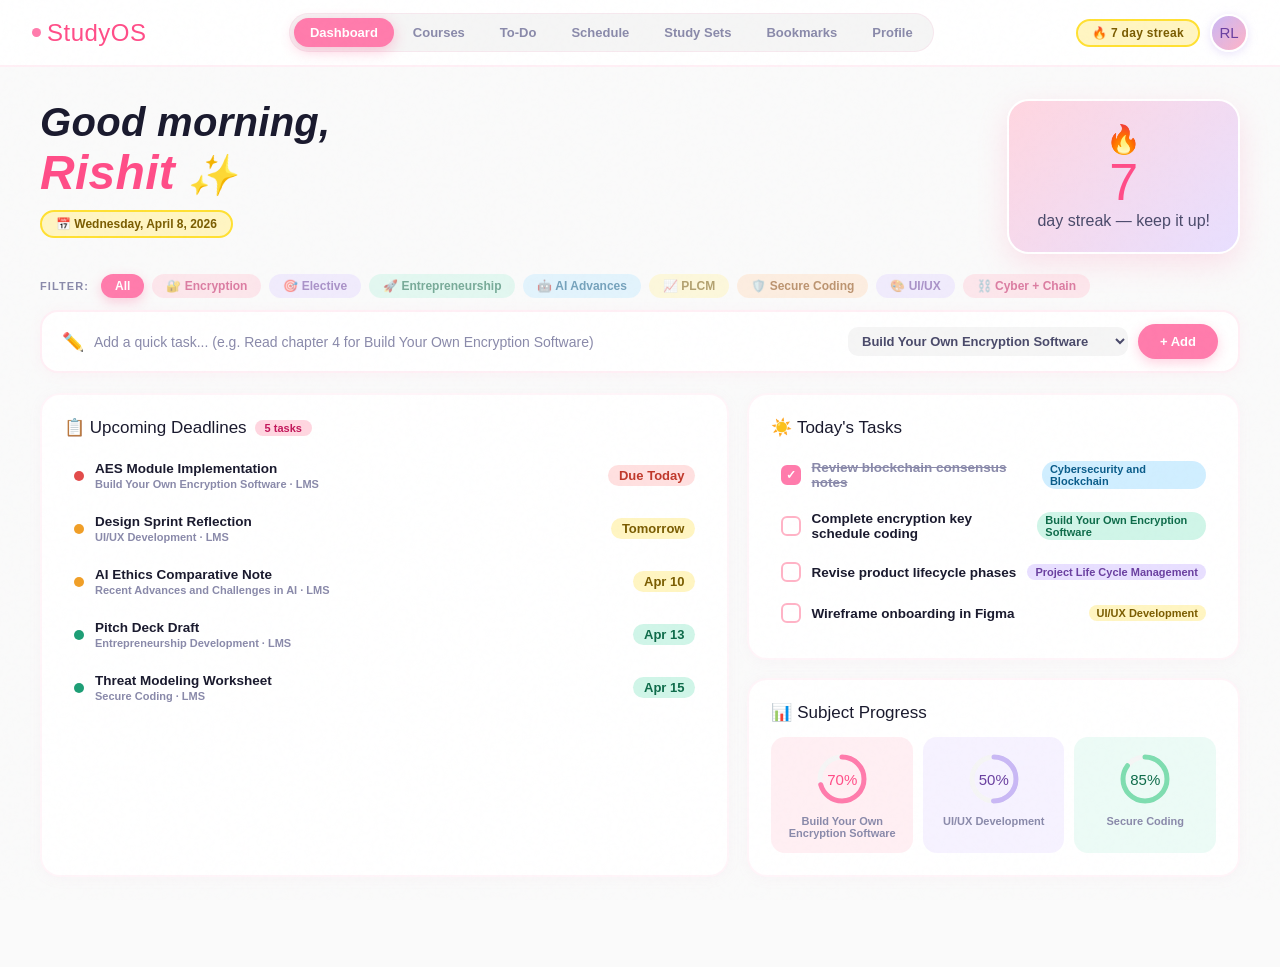
==== commit 89a5d06b: "Update StudyOS content, typography consistency, and lock dark ID card theme" ====
--- a/index.html
+++ b/index.html
@@ -30,7 +30,7 @@
   </div>
   <div class="nav-right">
     <div class="streak-pill">🔥 7 day streak</div>
-    <div class="avatar" onclick="showScreen('profile')">ZK</div>
+    <div class="avatar" onclick="showScreen('profile')">RL</div>
   </div>
 </nav>
 
@@ -41,7 +41,7 @@
 
   <div class="dashboard-hero">
     <div class="greeting-block">
-      <h1>Good morning,<br><em>Zara</em> ✨</h1>
+      <h1>Good morning,<br><em>Rishit</em> ✨</h1>
       <div class="date-pill">📅 Wednesday, April 8, 2026</div>
     </div>
     <div class="streak-card-big">
@@ -52,27 +52,31 @@
   </div>
 
   <!-- Subject Filter Chips -->
-  <div style="padding:0 40px 12px;display:flex;gap:8px;flex-wrap:wrap;align-items:center;">
+    <div style="padding:0 40px 12px;display:flex;gap:8px;flex-wrap:wrap;align-items:center;">
     <span style="font-size:11px;font-weight:900;color:var(--text-soft);text-transform:uppercase;letter-spacing:0.1em;margin-right:4px;">Filter:</span>
-    <button class="dash-filter-chip active" onclick="filterDashboard(this,'all')" style="background:var(--accent);color:white;border:none;border-radius:50px;padding:5px 14px;font-size:12px;font-weight:800;cursor:pointer;font-family:'Inter','Poppins',sans-serif;transition:all 0.2s;">All</button>
-    <button class="dash-filter-chip" onclick="filterDashboard(this,'Chemistry')" style="background:var(--pink);color:var(--pink-text);border:none;border-radius:50px;padding:5px 14px;font-size:12px;font-weight:800;cursor:pointer;font-family:'Inter','Poppins',sans-serif;transition:all 0.2s;">🧪 Chemistry</button>
-    <button class="dash-filter-chip" onclick="filterDashboard(this,'Mathematics')" style="background:var(--lavender);color:var(--lav-text);border:none;border-radius:50px;padding:5px 14px;font-size:12px;font-weight:800;cursor:pointer;font-family:'Inter','Poppins',sans-serif;transition:all 0.2s;">📐 Maths</button>
-    <button class="dash-filter-chip" onclick="filterDashboard(this,'English Lit')" style="background:var(--mint);color:var(--mint-text);border:none;border-radius:50px;padding:5px 14px;font-size:12px;font-weight:800;cursor:pointer;font-family:'Inter','Poppins',sans-serif;transition:all 0.2s;">📖 English</button>
-    <button class="dash-filter-chip" onclick="filterDashboard(this,'History')" style="background:var(--sky);color:var(--sky-text);border:none;border-radius:50px;padding:5px 14px;font-size:12px;font-weight:800;cursor:pointer;font-family:'Inter','Poppins',sans-serif;transition:all 0.2s;">🌍 History</button>
-    <button class="dash-filter-chip" onclick="filterDashboard(this,'Biology')" style="background:var(--yellow);color:var(--yel-text);border:none;border-radius:50px;padding:5px 14px;font-size:12px;font-weight:800;cursor:pointer;font-family:'Inter','Poppins',sans-serif;transition:all 0.2s;">🔬 Biology</button>
-    <button class="dash-filter-chip" onclick="filterDashboard(this,'Physics')" style="background:var(--peach);color:var(--peach-text);border:none;border-radius:50px;padding:5px 14px;font-size:12px;font-weight:800;cursor:pointer;font-family:'Inter','Poppins',sans-serif;transition:all 0.2s;">⚡ Physics</button>
+    <button class="dash-filter-chip active" onclick="filterDashboard(this,'all')" style="background:var(--accent);color:white;border:none;border-radius:50px;padding:5px 14px;font-size:12px;font-weight:800;cursor:pointer;font-family:-apple-system,BlinkMacSystemFont,'Segoe UI',Roboto,Helvetica,Arial,sans-serif;transition:all 0.2s;">All</button>
+    <button class="dash-filter-chip" onclick="filterDashboard(this,'Build Your Own Encryption Software')" style="background:var(--pink);color:var(--pink-text);border:none;border-radius:50px;padding:5px 14px;font-size:12px;font-weight:800;cursor:pointer;font-family:-apple-system,BlinkMacSystemFont,'Segoe UI',Roboto,Helvetica,Arial,sans-serif;transition:all 0.2s;">🔐 Encryption</button>
+    <button class="dash-filter-chip" onclick="filterDashboard(this,'ATLAS Elective')" style="background:var(--lavender);color:var(--lav-text);border:none;border-radius:50px;padding:5px 14px;font-size:12px;font-weight:800;cursor:pointer;font-family:-apple-system,BlinkMacSystemFont,'Segoe UI',Roboto,Helvetica,Arial,sans-serif;transition:all 0.2s;">🎯 Elective</button>
+    <button class="dash-filter-chip" onclick="filterDashboard(this,'Entrepreneurship Development')" style="background:var(--mint);color:var(--mint-text);border:none;border-radius:50px;padding:5px 14px;font-size:12px;font-weight:800;cursor:pointer;font-family:-apple-system,BlinkMacSystemFont,'Segoe UI',Roboto,Helvetica,Arial,sans-serif;transition:all 0.2s;">🚀 Entrepreneurship</button>
+    <button class="dash-filter-chip" onclick="filterDashboard(this,'Recent Advances and Challenges in AI')" style="background:var(--sky);color:var(--sky-text);border:none;border-radius:50px;padding:5px 14px;font-size:12px;font-weight:800;cursor:pointer;font-family:-apple-system,BlinkMacSystemFont,'Segoe UI',Roboto,Helvetica,Arial,sans-serif;transition:all 0.2s;">🤖 AI Advances</button>
+    <button class="dash-filter-chip" onclick="filterDashboard(this,'Project Life Cycle Management')" style="background:var(--yellow);color:var(--yel-text);border:none;border-radius:50px;padding:5px 14px;font-size:12px;font-weight:800;cursor:pointer;font-family:-apple-system,BlinkMacSystemFont,'Segoe UI',Roboto,Helvetica,Arial,sans-serif;transition:all 0.2s;">📈 PLCM</button>
+    <button class="dash-filter-chip" onclick="filterDashboard(this,'Secure Coding')" style="background:var(--peach);color:var(--peach-text);border:none;border-radius:50px;padding:5px 14px;font-size:12px;font-weight:800;cursor:pointer;font-family:-apple-system,BlinkMacSystemFont,'Segoe UI',Roboto,Helvetica,Arial,sans-serif;transition:all 0.2s;">🛡️ Secure Coding</button>
+    <button class="dash-filter-chip" onclick="filterDashboard(this,'UI/UX Development')" style="background:var(--lavender);color:var(--lav-text);border:none;border-radius:50px;padding:5px 14px;font-size:12px;font-weight:800;cursor:pointer;font-family:-apple-system,BlinkMacSystemFont,'Segoe UI',Roboto,Helvetica,Arial,sans-serif;transition:all 0.2s;">🎨 UI/UX</button>
+    <button class="dash-filter-chip" onclick="filterDashboard(this,'Cybersecurity and Blockchain')" style="background:var(--pink);color:var(--pink-text);border:none;border-radius:50px;padding:5px 14px;font-size:12px;font-weight:800;cursor:pointer;font-family:-apple-system,BlinkMacSystemFont,'Segoe UI',Roboto,Helvetica,Arial,sans-serif;transition:all 0.2s;">⛓️ Cyber + Chain</button>
   </div>
 
   <div class="quick-add-bar">
     <span style="font-size:18px;">✏️</span>
-    <input type="text" placeholder="Add a quick task... (e.g. Read chapter 4 for Chemistry)" id="quick-input" />
+    <input type="text" placeholder="Add a quick task... (e.g. Read chapter 4 for Build Your Own Encryption Software)" id="quick-input" />
     <select id="quick-subject">
-      <option>Chemistry</option>
-      <option>Mathematics</option>
-      <option>English Lit</option>
-      <option>History</option>
-      <option>Biology</option>
-      <option>Physics</option>
+      <option>Build Your Own Encryption Software</option>
+      <option>ATLAS Elective</option>
+      <option>Entrepreneurship Development</option>
+      <option>Recent Advances and Challenges in AI</option>
+      <option>Project Life Cycle Management</option>
+      <option>Secure Coding</option>
+      <option>UI/UX Development</option>
+      <option>Cybersecurity and Blockchain</option>
     </select>
     <button class="btn-accent" onclick="addQuickTask()">+ Add</button>
   </div>
@@ -80,43 +84,43 @@
   <div class="dashboard-grid">
     <div class="dash-card">
       <div class="dash-card-title">📋 Upcoming Deadlines <span class="tag">5 tasks</span></div>
-      <div class="deadline-item" data-course="Chemistry">
+      <div class="deadline-item" data-course="Build Your Own Encryption Software">
         <div class="deadline-dot" style="background:#E24B4A;"></div>
         <div class="deadline-info">
-          <div class="deadline-name">Organic Chemistry Lab Report</div>
-          <div class="deadline-sub">Chemistry · Google Classroom</div>
+          <div class="deadline-name">AES Module Implementation</div>
+          <div class="deadline-sub">Build Your Own Encryption Software · LMS</div>
         </div>
         <div class="deadline-badge badge-urgent">Due Today</div>
       </div>
-      <div class="deadline-item" data-course="Mathematics">
+      <div class="deadline-item" data-course="UI/UX Development">
         <div class="deadline-dot" style="background:#F09F27;"></div>
         <div class="deadline-info">
-          <div class="deadline-name">Trigonometry Problem Set</div>
-          <div class="deadline-sub">Mathematics · Canvas</div>
+          <div class="deadline-name">Design Sprint Reflection</div>
+          <div class="deadline-sub">UI/UX Development · LMS</div>
         </div>
         <div class="deadline-badge badge-soon">Tomorrow</div>
       </div>
-      <div class="deadline-item" data-course="English Lit">
+      <div class="deadline-item" data-course="Recent Advances and Challenges in AI">
         <div class="deadline-dot" style="background:#F09F27;"></div>
         <div class="deadline-info">
-          <div class="deadline-name">Shakespeare Essay — 1000 words</div>
-          <div class="deadline-sub">English Literature · Canvas</div>
+          <div class="deadline-name">AI Ethics Comparative Note</div>
+          <div class="deadline-sub">Recent Advances and Challenges in AI · LMS</div>
         </div>
         <div class="deadline-badge badge-soon">Apr 10</div>
       </div>
-      <div class="deadline-item" data-course="History">
+      <div class="deadline-item" data-course="Cybersecurity and Blockchain">
         <div class="deadline-dot" style="background:#1D9E75;"></div>
         <div class="deadline-info">
-          <div class="deadline-name">World War II Timeline</div>
-          <div class="deadline-sub">History · Google Classroom</div>
+          <div class="deadline-name">Pitch Deck Draft</div>
+          <div class="deadline-sub">Entrepreneurship Development · LMS</div>
         </div>
         <div class="deadline-badge badge-ok">Apr 13</div>
       </div>
-      <div class="deadline-item" data-course="Biology">
+      <div class="deadline-item" data-course="Project Life Cycle Management">
         <div class="deadline-dot" style="background:#1D9E75;"></div>
         <div class="deadline-info">
-          <div class="deadline-name">Cell Division Diagram</div>
-          <div class="deadline-sub">Biology · Google Classroom</div>
+          <div class="deadline-name">Threat Modeling Worksheet</div>
+          <div class="deadline-sub">Secure Coding · LMS</div>
         </div>
         <div class="deadline-badge badge-ok">Apr 15</div>
       </div>
@@ -125,25 +129,25 @@
     <div style="display:flex;flex-direction:column;gap:18px;">
       <div class="dash-card">
         <div class="dash-card-title">☀️ Today's Tasks</div>
-        <div class="task-check" onclick="toggleTask(this)" data-course="History">
+        <div class="task-check" onclick="toggleTask(this)" data-course="Cybersecurity and Blockchain">
           <div class="check-box checked"></div>
-          <div class="task-text done">Read History Chapter 12</div>
-          <div class="task-course-tag" style="background:var(--sky);color:var(--sky-text);">History</div>
-        </div>
-        <div class="task-check" onclick="toggleTask(this)" data-course="Chemistry">
+          <div class="task-text done">Review blockchain consensus notes</div>
+          <div class="task-course-tag" style="background:var(--sky);color:var(--sky-text);">Cybersecurity and Blockchain</div>
+        </div>
+        <div class="task-check" onclick="toggleTask(this)" data-course="Build Your Own Encryption Software">
           <div class="check-box"></div>
-          <div class="task-text">Finish Lab Report draft</div>
-          <div class="task-course-tag" style="background:var(--mint);color:var(--mint-text);">Chemistry</div>
-        </div>
-        <div class="task-check" onclick="toggleTask(this)" data-course="Biology">
+          <div class="task-text">Complete encryption key schedule coding</div>
+          <div class="task-course-tag" style="background:var(--mint);color:var(--mint-text);">Build Your Own Encryption Software</div>
+        </div>
+        <div class="task-check" onclick="toggleTask(this)" data-course="Project Life Cycle Management">
           <div class="check-box"></div>
-          <div class="task-text">Practice 20 flashcards</div>
-          <div class="task-course-tag" style="background:var(--lavender);color:var(--lav-text);">Biology</div>
-        </div>
-        <div class="task-check" onclick="toggleTask(this)" data-course="Mathematics">
+          <div class="task-text">Revise product lifecycle phases</div>
+          <div class="task-course-tag" style="background:var(--lavender);color:var(--lav-text);">Project Life Cycle Management</div>
+        </div>
+        <div class="task-check" onclick="toggleTask(this)" data-course="UI/UX Development">
           <div class="check-box"></div>
-          <div class="task-text">Solve Trigonometry Ex. 4.3</div>
-          <div class="task-course-tag" style="background:var(--yellow);color:var(--yel-text);">Maths</div>
+          <div class="task-text">Wireframe onboarding in Figma</div>
+          <div class="task-course-tag" style="background:var(--yellow);color:var(--yel-text);">UI/UX Development</div>
         </div>
         <div id="quick-tasks"></div>
       </div>
@@ -159,7 +163,7 @@
               </svg>
               <div class="progress-ring-center" style="color:var(--accent2);">70%</div>
             </div>
-            <div class="progress-label">Chemistry</div>
+            <div class="progress-label">Build Your Own Encryption Software</div>
           </div>
           <div class="progress-item" style="background:rgba(232,223,255,0.4);border-radius:14px;">
             <div class="progress-ring-wrap">
@@ -169,7 +173,7 @@
               </svg>
               <div class="progress-ring-center" style="color:var(--lav-text);">50%</div>
             </div>
-            <div class="progress-label">Maths</div>
+            <div class="progress-label">UI/UX Development</div>
           </div>
           <div class="progress-item" style="background:rgba(208,245,232,0.4);border-radius:14px;">
             <div class="progress-ring-wrap">
@@ -179,7 +183,7 @@
               </svg>
               <div class="progress-ring-center" style="color:var(--mint-text);">85%</div>
             </div>
-            <div class="progress-label">English</div>
+            <div class="progress-label">Secure Coding</div>
           </div>
         </div>
       </div>
@@ -194,95 +198,20 @@
   <div class="page-header">
     <div>
       <h2>Your Course Folders 📁</h2>
-      <p>6 courses · Semester 2, 2026</p>
+      <p>8 courses · Semester 2, 2026</p>
     </div>
     <button class="btn-dark" onclick="openAddCourseModal()">＋ Add Course</button>
   </div>
 
-  <div class="courses-grid">
-    <div class="folder-card" onclick="openCourse('Chemistry')">
-      <div class="folder-tab" style="background:var(--c-chem);"></div>
-      <div class="folder-body" style="background:var(--c-chem);">
-        <span class="folder-emoji">🧪</span>
-        <div class="folder-name">Chemistry</div>
-        <div class="folder-sub">Mrs. Sharma · MON WED FRI</div>
-        <div class="folder-stats">
-          <span class="folder-stat">4 tasks</span>
-          <span class="folder-stat">12 notes</span>
-          <span class="folder-stat">3 links</span>
-        </div>
-      </div>
-    </div>
-
-    <div class="folder-card" onclick="openCourse('Mathematics')">
-      <div class="folder-tab" style="background:var(--c-math);"></div>
-      <div class="folder-body" style="background:var(--c-math);">
-        <span class="folder-emoji">📐</span>
-        <div class="folder-name">Mathematics</div>
-        <div class="folder-sub">Mr. Patel · TUE THU SAT</div>
-        <div class="folder-stats">
-          <span class="folder-stat">6 tasks</span>
-          <span class="folder-stat">8 notes</span>
-          <span class="folder-stat">5 links</span>
-        </div>
-      </div>
-    </div>
-
-    <div class="folder-card" onclick="openCourse('English Lit')">
-      <div class="folder-tab" style="background:var(--c-eng);"></div>
-      <div class="folder-body" style="background:var(--c-eng);">
-        <span class="folder-emoji">📖</span>
-        <div class="folder-name">English Literature</div>
-        <div class="folder-sub">Ms. D'Souza · MON TUE WED</div>
-        <div class="folder-stats">
-          <span class="folder-stat">2 tasks</span>
-          <span class="folder-stat">15 notes</span>
-          <span class="folder-stat">7 links</span>
-        </div>
-      </div>
-    </div>
-
-    <div class="folder-card" onclick="openCourse('History')">
-      <div class="folder-tab" style="background:var(--c-hist);"></div>
-      <div class="folder-body" style="background:var(--c-hist);">
-        <span class="folder-emoji">🌍</span>
-        <div class="folder-name">History</div>
-        <div class="folder-sub">Mr. Khan · WED FRI</div>
-        <div class="folder-stats">
-          <span class="folder-stat">3 tasks</span>
-          <span class="folder-stat">20 notes</span>
-          <span class="folder-stat">4 links</span>
-        </div>
-      </div>
-    </div>
-
-    <div class="folder-card" onclick="openCourse('Biology')">
-      <div class="folder-tab" style="background:var(--c-bio);"></div>
-      <div class="folder-body" style="background:var(--c-bio);">
-        <span class="folder-emoji">🔬</span>
-        <div class="folder-name">Biology</div>
-        <div class="folder-sub">Ms. Iyer · TUE THU</div>
-        <div class="folder-stats">
-          <span class="folder-stat">5 tasks</span>
-          <span class="folder-stat">18 notes</span>
-          <span class="folder-stat">6 links</span>
-        </div>
-      </div>
-    </div>
-
-    <div class="folder-card" onclick="openCourse('Physics')">
-      <div class="folder-tab" style="background:var(--c-phys);"></div>
-      <div class="folder-body" style="background:var(--c-phys);">
-        <span class="folder-emoji">⚡</span>
-        <div class="folder-name">Physics</div>
-        <div class="folder-sub">Mr. Nair · MON WED SAT</div>
-        <div class="folder-stats">
-          <span class="folder-stat">3 tasks</span>
-          <span class="folder-stat">10 notes</span>
-          <span class="folder-stat">2 links</span>
-        </div>
-      </div>
-    </div>
+    <div class="courses-grid">
+    <div class="folder-card" onclick="openCourse('Build Your Own Encryption Software')"><div class="folder-tab" style="background:var(--c-chem);"></div><div class="folder-body" style="background:var(--c-chem);"><span class="folder-emoji">🔐</span><div class="folder-name">Build Your Own Encryption Software</div><div class="folder-sub">Core · MON WED</div><div class="folder-stats"><span class="folder-stat">4 tasks</span><span class="folder-stat">12 notes</span><span class="folder-stat">4 links</span></div></div></div>
+    <div class="folder-card" onclick="openCourse('ATLAS Elective')"><div class="folder-tab" style="background:var(--c-math);"></div><div class="folder-body" style="background:var(--c-math);"><span class="folder-emoji">🎯</span><div class="folder-name">ATLAS Elective</div><div class="folder-sub">Elective · TUE</div><div class="folder-stats"><span class="folder-stat">2 tasks</span><span class="folder-stat">6 notes</span><span class="folder-stat">2 links</span></div></div></div>
+    <div class="folder-card" onclick="openCourse('Entrepreneurship Development')"><div class="folder-tab" style="background:var(--c-eng);"></div><div class="folder-body" style="background:var(--c-eng);"><span class="folder-emoji">🚀</span><div class="folder-name">Entrepreneurship Development</div><div class="folder-sub">Core · THU</div><div class="folder-stats"><span class="folder-stat">3 tasks</span><span class="folder-stat">7 notes</span><span class="folder-stat">3 links</span></div></div></div>
+    <div class="folder-card" onclick="openCourse('Recent Advances and Challenges in AI')"><div class="folder-tab" style="background:var(--c-hist);"></div><div class="folder-body" style="background:var(--c-hist);"><span class="folder-emoji">🤖</span><div class="folder-name">Recent Advances and Challenges in AI</div><div class="folder-sub">Core · MON FRI</div><div class="folder-stats"><span class="folder-stat">5 tasks</span><span class="folder-stat">10 notes</span><span class="folder-stat">4 links</span></div></div></div>
+    <div class="folder-card" onclick="openCourse('Project Life Cycle Management')"><div class="folder-tab" style="background:var(--c-bio);"></div><div class="folder-body" style="background:var(--c-bio);"><span class="folder-emoji">📈</span><div class="folder-name">Project Life Cycle Management</div><div class="folder-sub">Core · WED</div><div class="folder-stats"><span class="folder-stat">3 tasks</span><span class="folder-stat">8 notes</span><span class="folder-stat">3 links</span></div></div></div>
+    <div class="folder-card" onclick="openCourse('Secure Coding')"><div class="folder-tab" style="background:var(--c-phys);"></div><div class="folder-body" style="background:var(--c-phys);"><span class="folder-emoji">🛡️</span><div class="folder-name">Secure Coding</div><div class="folder-sub">Core · TUE THU</div><div class="folder-stats"><span class="folder-stat">4 tasks</span><span class="folder-stat">11 notes</span><span class="folder-stat">5 links</span></div></div></div>
+    <div class="folder-card" onclick="openCourse('UI/UX Development')"><div class="folder-tab" style="background:var(--c-math);"></div><div class="folder-body" style="background:var(--c-math);"><span class="folder-emoji">🎨</span><div class="folder-name">UI/UX Development</div><div class="folder-sub">Studio · SAT</div><div class="folder-stats"><span class="folder-stat">4 tasks</span><span class="folder-stat">9 notes</span><span class="folder-stat">4 links</span></div></div></div>
+    <div class="folder-card" onclick="openCourse('Cybersecurity and Blockchain')"><div class="folder-tab" style="background:var(--c-chem);"></div><div class="folder-body" style="background:var(--c-chem);"><span class="folder-emoji">⛓️</span><div class="folder-name">Cybersecurity and Blockchain</div><div class="folder-sub">Core · FRI</div><div class="folder-stats"><span class="folder-stat">5 tasks</span><span class="folder-stat">13 notes</span><span class="folder-stat">6 links</span></div></div></div>
   </div>
 </div>
 
@@ -299,13 +228,15 @@
       <button class="filter-btn" onclick="filterStatus(this,'completed')">✅ Completed</button>
 
       <div class="sidebar-label">By Course</div>
-      <button class="filter-btn" onclick="filterCourse(this,'all')"><div class="filter-dot" style="background:var(--text-soft);"></div>All Courses</button>
-      <button class="filter-btn" id="sb-Chemistry" onclick="filterCourse(this,'Chemistry')"><div class="filter-dot" style="background:var(--accent);"></div>Chemistry</button>
-      <button class="filter-btn" id="sb-Mathematics" onclick="filterCourse(this,'Mathematics')"><div class="filter-dot" style="background:var(--lavender2);"></div>Mathematics</button>
-      <button class="filter-btn" id="sb-English Lit" onclick="filterCourse(this,'English Lit')"><div class="filter-dot" style="background:var(--mint2);"></div>English Lit</button>
-      <button class="filter-btn" id="sb-History" onclick="filterCourse(this,'History')"><div class="filter-dot" style="background:var(--sky2);"></div>History</button>
-      <button class="filter-btn" id="sb-Biology" onclick="filterCourse(this,'Biology')"><div class="filter-dot" style="background:var(--yellow2);"></div>Biology</button>
-      <button class="filter-btn" id="sb-Physics" onclick="filterCourse(this,'Physics')"><div class="filter-dot" style="background:var(--peach2);"></div>Physics</button>
+            <button class="filter-btn" onclick="filterCourse(this,'all')"><div class="filter-dot" style="background:var(--text-soft);"></div>All Courses</button>
+      <button class="filter-btn" id="sb-Build Your Own Encryption Software" onclick="filterCourse(this,'Build Your Own Encryption Software')"><div class="filter-dot" style="background:var(--accent);"></div>Build Your Own Encryption Software</button>
+      <button class="filter-btn" id="sb-ATLAS Elective" onclick="filterCourse(this,'ATLAS Elective')"><div class="filter-dot" style="background:var(--lavender2);"></div>ATLAS Elective</button>
+      <button class="filter-btn" id="sb-Entrepreneurship Development" onclick="filterCourse(this,'Entrepreneurship Development')"><div class="filter-dot" style="background:var(--mint2);"></div>Entrepreneurship Development</button>
+      <button class="filter-btn" id="sb-Recent Advances and Challenges in AI" onclick="filterCourse(this,'Recent Advances and Challenges in AI')"><div class="filter-dot" style="background:var(--sky2);"></div>Recent Advances and Challenges in AI</button>
+      <button class="filter-btn" id="sb-Project Life Cycle Management" onclick="filterCourse(this,'Project Life Cycle Management')"><div class="filter-dot" style="background:var(--yellow2);"></div>Project Life Cycle Management</button>
+      <button class="filter-btn" id="sb-Secure Coding" onclick="filterCourse(this,'Secure Coding')"><div class="filter-dot" style="background:var(--peach2);"></div>Secure Coding</button>
+      <button class="filter-btn" id="sb-UI/UX Development" onclick="filterCourse(this,'UI/UX Development')"><div class="filter-dot" style="background:var(--lavender2);"></div>UI/UX Development</button>
+      <button class="filter-btn" id="sb-Cybersecurity and Blockchain" onclick="filterCourse(this,'Cybersecurity and Blockchain')"><div class="filter-dot" style="background:var(--accent);"></div>Cybersecurity and Blockchain</button>
     </div>
 
     <div class="assignments-main">
@@ -314,7 +245,7 @@
           <h2 id="todo-title">All Tasks</h2>
           <div id="active-course-chip" style="display:none;">
             <span class="course-chip" id="course-chip-inner">
-              <span id="chip-label">Chemistry</span>
+              <span id="chip-label">Build Your Own Encryption Software</span>
               <span class="chip-x" onclick="clearCourseFilter()">✕</span>
             </span>
           </div>
@@ -332,7 +263,7 @@
 <div class="screen" id="screen-timetable">
   <div class="timetable-header">
     <div>
-      <h2 style="font-family:'Fredoka One',cursive;">📅 Class Schedule</h2>
+      <h2 style="font-family:'Trebuchet MS','Segoe UI',Arial,sans-serif;">📅 Class Schedule</h2>
       <p style="font-size:13px;color:var(--text-soft);font-weight:700;margin-top:3px;">Week of April 7–11, 2026</p>
     </div>
     <div class="week-nav">
@@ -353,25 +284,25 @@
 
       <!-- 8 AM -->
       <div class="tt-time">8:00</div>
-      <div class="tt-cell"><div class="tt-class" style="background:rgba(255,214,224,0.7);border-color:var(--accent);cursor:pointer;" onclick="openClassDetail('Chemistry','🧪','Mon 8:00–9:00 AM','Lab 2','Organic Chemistry unit — functional groups and reaction mechanisms. Mrs. Sharma will demonstrate oxidation reactions today.',['Lab report due TODAY — submit before 11pm','Bring safety goggles to the lab','Pre-read Chapter 8, pages 145–160'],'var(--pink)')"><div class="tt-class-name">Chemistry</div><div class="tt-class-room">Lab 2</div></div></div>
-      <div class="tt-cell" style="background:rgba(250,250,250,0.5);"></div>
-      <div class="tt-cell"><div class="tt-class" style="background:rgba(255,214,224,0.7);border-color:var(--accent);cursor:pointer;" onclick="openClassDetail('Chemistry','🧪','Wed 8:00–9:00 AM','Lab 2','Continuing organic chemistry — alcohols, ketones and esters. Quiz on functional groups next Friday!',['Study functional group chart before class','Test next Friday — start revising now'],'var(--pink)')"><div class="tt-class-name">Chemistry</div><div class="tt-class-room">Lab 2</div></div></div>
-      <div class="tt-cell" style="background:rgba(250,250,250,0.5);"></div>
-      <div class="tt-cell"><div class="tt-class" style="background:rgba(255,214,224,0.7);border-color:var(--accent);cursor:pointer;" onclick="openClassDetail('Chemistry','🧪','Fri 8:00–9:00 AM','Lab 2','Lab practical session — you\'ll be titrating solutions. Results write-up due Monday.',['Complete pre-lab questions','Bring calculator for titration calculations'],'var(--pink)')"><div class="tt-class-name">Chemistry</div><div class="tt-class-room">Lab 2</div></div></div>
+      <div class="tt-cell"><div class="tt-class" style="background:rgba(255,214,224,0.7);border-color:var(--accent);cursor:pointer;" onclick="openClassDetail('Build Your Own Encryption Software','🧪','Mon 8:00–9:00 AM','Lab 2','Organic Build Your Own Encryption Software unit — functional groups and reaction mechanisms. Mrs. Sharma will demonstrate oxidation reactions today.',['Lab report due TODAY — submit before 11pm','Bring safety goggles to the lab','Pre-read Chapter 8, pages 145–160'],'var(--pink)')"><div class="tt-class-name">Build Your Own Encryption Software</div><div class="tt-class-room">Lab 2</div></div></div>
+      <div class="tt-cell" style="background:rgba(250,250,250,0.5);"></div>
+      <div class="tt-cell"><div class="tt-class" style="background:rgba(255,214,224,0.7);border-color:var(--accent);cursor:pointer;" onclick="openClassDetail('Build Your Own Encryption Software','🧪','Wed 8:00–9:00 AM','Lab 2','Continuing organic chemistry — alcohols, ketones and esters. Quiz on functional groups next Friday!',['Study functional group chart before class','Test next Friday — start revising now'],'var(--pink)')"><div class="tt-class-name">Build Your Own Encryption Software</div><div class="tt-class-room">Lab 2</div></div></div>
+      <div class="tt-cell" style="background:rgba(250,250,250,0.5);"></div>
+      <div class="tt-cell"><div class="tt-class" style="background:rgba(255,214,224,0.7);border-color:var(--accent);cursor:pointer;" onclick="openClassDetail('Build Your Own Encryption Software','🧪','Fri 8:00–9:00 AM','Lab 2','Lab practical session — you\'ll be titrating solutions. Results write-up due Monday.',['Complete pre-lab questions','Bring calculator for titration calculations'],'var(--pink)')"><div class="tt-class-name">Build Your Own Encryption Software</div><div class="tt-class-room">Lab 2</div></div></div>
 
       <!-- 9 AM -->
       <div class="tt-time">9:00</div>
       <div class="tt-cell" style="background:rgba(250,250,250,0.5);"></div>
-      <div class="tt-cell"><div class="tt-class" style="background:rgba(232,223,255,0.7);border-color:var(--lavender2);cursor:pointer;" onclick="openClassDetail('Mathematics','📐','Tue 9:00–10:00 AM','Room 301','Trigonometry deep dive — Ex 4.3 to 4.8. Mr. Patel will work through sine and cosine rules on the board.',['Problem set due Apr 9 — almost done?','Review double-angle formulas before class'],'var(--lavender)')"><div class="tt-class-name">Mathematics</div><div class="tt-class-room">Room 301</div></div></div>
-      <div class="tt-cell" style="background:rgba(250,250,250,0.5);"></div>
-      <div class="tt-cell"><div class="tt-class" style="background:rgba(232,223,255,0.7);border-color:var(--lavender2);cursor:pointer;" onclick="openClassDetail('Mathematics','📐','Thu 9:00–10:00 AM','Room 301','Calculus introduction — limits and derivatives. Practice questions handed out in class.',['Bring your textbook and graph paper'],'var(--lavender)')"><div class="tt-class-name">Mathematics</div><div class="tt-class-room">Room 301</div></div></div>
+      <div class="tt-cell"><div class="tt-class" style="background:rgba(232,223,255,0.7);border-color:var(--lavender2);cursor:pointer;" onclick="openClassDetail('ATLAS Elective','🎯','Tue 9:00–10:00 AM','Room 301','Trigonometry deep dive — Ex 4.3 to 4.8. Mr. Patel will work through sine and cosine rules on the board.',['Problem set due Apr 9 — almost done?','Review double-angle formulas before class'],'var(--lavender)')"><div class="tt-class-name">ATLAS Elective</div><div class="tt-class-room">Room 301</div></div></div>
+      <div class="tt-cell" style="background:rgba(250,250,250,0.5);"></div>
+      <div class="tt-cell"><div class="tt-class" style="background:rgba(232,223,255,0.7);border-color:var(--lavender2);cursor:pointer;" onclick="openClassDetail('ATLAS Elective','🎯','Thu 9:00–10:00 AM','Room 301','Calculus introduction — limits and derivatives. Practice questions handed out in class.',['Bring your textbook and graph paper'],'var(--lavender)')"><div class="tt-class-name">ATLAS Elective</div><div class="tt-class-room">Room 301</div></div></div>
       <div class="tt-cell" style="background:rgba(250,250,250,0.5);"></div>
 
       <!-- 10 AM -->
       <div class="tt-time">10:00</div>
-      <div class="tt-cell"><div class="tt-class" style="background:rgba(208,245,232,0.7);border-color:var(--mint2);cursor:pointer;" onclick="openClassDetail('English Lit','📖','Mon 10:00–11:00 AM','Room 204','Hamlet Act 4 analysis — themes of revenge and madness. Essay due Apr 10, 1000 words.',['Shakespeare essay due Apr 10!','Read Act 4 before class','Check SparkNotes for character analysis'],'var(--mint)')"><div class="tt-class-name">English Lit</div><div class="tt-class-room">Room 204</div></div></div>
-      <div class="tt-cell"><div class="tt-class" style="background:rgba(208,245,232,0.7);border-color:var(--mint2);cursor:pointer;" onclick="openClassDetail('English Lit','📖','Tue 10:00–11:00 AM','Room 204','Peer review session — swap drafts with a partner. Ms. D\'Souza will provide feedback sheets.',['Bring printed draft for peer review','Submit final essay on Canvas Apr 10'],'var(--mint)')"><div class="tt-class-name">English Lit</div><div class="tt-class-room">Room 204</div></div></div>
-      <div class="tt-cell"><div class="tt-class" style="background:rgba(208,245,232,0.7);border-color:var(--mint2);cursor:pointer;" onclick="openClassDetail('English Lit','📖','Wed 10:00–11:00 AM','Room 204','Final essay guidance — Ms. D\'Souza reviews common mistakes. Last class before submission.',['Final submission due Apr 10 on Canvas!','Check the essay rubric on Google Classroom'],'var(--mint)')"><div class="tt-class-name">English Lit</div><div class="tt-class-room">Room 204</div></div></div>
+      <div class="tt-cell"><div class="tt-class" style="background:rgba(208,245,232,0.7);border-color:var(--mint2);cursor:pointer;" onclick="openClassDetail('Entrepreneurship Development','🚀','Mon 10:00–11:00 AM','Room 204','Hamlet Act 4 analysis — themes of revenge and madness. Essay due Apr 10, 1000 words.',['Shakespeare essay due Apr 10!','Read Act 4 before class','Check SparkNotes for character analysis'],'var(--mint)')"><div class="tt-class-name">Entrepreneurship Development</div><div class="tt-class-room">Room 204</div></div></div>
+      <div class="tt-cell"><div class="tt-class" style="background:rgba(208,245,232,0.7);border-color:var(--mint2);cursor:pointer;" onclick="openClassDetail('Entrepreneurship Development','🚀','Tue 10:00–11:00 AM','Room 204','Peer review session — swap drafts with a partner. Ms. D\'Souza will provide feedback sheets.',['Bring printed draft for peer review','Submit final essay on Canvas Apr 10'],'var(--mint)')"><div class="tt-class-name">Entrepreneurship Development</div><div class="tt-class-room">Room 204</div></div></div>
+      <div class="tt-cell"><div class="tt-class" style="background:rgba(208,245,232,0.7);border-color:var(--mint2);cursor:pointer;" onclick="openClassDetail('Entrepreneurship Development','🚀','Wed 10:00–11:00 AM','Room 204','Final essay guidance — Ms. D\'Souza reviews common mistakes. Last class before submission.',['Final submission due Apr 10 on Canvas!','Check the essay rubric on Google Classroom'],'var(--mint)')"><div class="tt-class-name">Entrepreneurship Development</div><div class="tt-class-room">Room 204</div></div></div>
       <div class="tt-cell" style="background:rgba(250,250,250,0.5);"></div>
       <div class="tt-cell" style="background:rgba(250,250,250,0.5);"></div>
 
@@ -379,9 +310,9 @@
       <div class="tt-time">11:00</div>
       <div class="tt-cell" style="background:rgba(250,250,250,0.5);"></div>
       <div class="tt-cell" style="background:rgba(250,250,250,0.5);"></div>
-      <div class="tt-cell"><div class="tt-class" style="background:rgba(208,238,255,0.7);border-color:var(--sky2);cursor:pointer;" onclick="openClassDetail('History','🌍','Wed 11:00 AM–12:00 PM','Room 110','World War II — Pacific Theatre and D-Day. Mr. Khan will show documentary clips.',['Timeline diagram due Apr 13','Download template from Google Classroom','Revise key dates: 1939, 1941, 1944, 1945'],'var(--sky)')"><div class="tt-class-name">History</div><div class="tt-class-room">Room 110</div></div></div>
-      <div class="tt-cell" style="background:rgba(250,250,250,0.5);"></div>
-      <div class="tt-cell"><div class="tt-class" style="background:rgba(208,238,255,0.7);border-color:var(--sky2);cursor:pointer;" onclick="openClassDetail('History','🌍','Fri 11:00 AM–12:00 PM','Room 110','Primary sources analysis — reading wartime letters and government documents.',['Chapter 12 reading — done ✓','Timeline diagram due Apr 13'],'var(--sky)')"><div class="tt-class-name">History</div><div class="tt-class-room">Room 110</div></div></div>
+      <div class="tt-cell"><div class="tt-class" style="background:rgba(208,238,255,0.7);border-color:var(--sky2);cursor:pointer;" onclick="openClassDetail('Cybersecurity and Blockchain','🌍','Wed 11:00 AM–12:00 PM','Room 110','World War II — Pacific Theatre and D-Day. Mr. Khan will show documentary clips.',['Timeline diagram due Apr 13','Download template from Google Classroom','Revise key dates: 1939, 1941, 1944, 1945'],'var(--sky)')"><div class="tt-class-name">Cybersecurity and Blockchain</div><div class="tt-class-room">Room 110</div></div></div>
+      <div class="tt-cell" style="background:rgba(250,250,250,0.5);"></div>
+      <div class="tt-cell"><div class="tt-class" style="background:rgba(208,238,255,0.7);border-color:var(--sky2);cursor:pointer;" onclick="openClassDetail('Cybersecurity and Blockchain','🌍','Fri 11:00 AM–12:00 PM','Room 110','Primary sources analysis — reading wartime letters and government documents.',['Chapter 12 reading — done ✓','Timeline diagram due Apr 13'],'var(--sky)')"><div class="tt-class-name">Cybersecurity and Blockchain</div><div class="tt-class-room">Room 110</div></div></div>
 
       <!-- Lunch -->
       <div class="tt-time" style="color:var(--text-xsoft);">12:00</div>
@@ -394,28 +325,28 @@
       <!-- 1 PM -->
       <div class="tt-time">1:00</div>
       <div class="tt-cell" style="background:rgba(250,250,250,0.5);"></div>
-      <div class="tt-cell"><div class="tt-class" style="background:rgba(255,245,194,0.7);border-color:var(--yellow2);cursor:pointer;" onclick="openClassDetail('Biology','🔬','Tue 1:00–2:00 PM','Lab 3','Cell division — mitosis vs meiosis. Ms. Iyer will use slides of onion root tips.',['Cell division diagram due Apr 15','Memorise the 4 stages of mitosis','Bring coloured pencils for diagram work'],'var(--yellow)')"><div class="tt-class-name">Biology</div><div class="tt-class-room">Lab 3</div></div></div>
-      <div class="tt-cell" style="background:rgba(250,250,250,0.5);"></div>
-      <div class="tt-cell"><div class="tt-class" style="background:rgba(255,245,194,0.7);border-color:var(--yellow2);cursor:pointer;" onclick="openClassDetail('Biology','🔬','Thu 1:00–2:00 PM','Lab 3','Osmosis experiment — potato cylinders in salt solutions. Practical write-up in class.',['Diagram due Apr 15 — start early','Review osmosis definition'],'var(--yellow)')"><div class="tt-class-name">Biology</div><div class="tt-class-room">Lab 3</div></div></div>
+      <div class="tt-cell"><div class="tt-class" style="background:rgba(255,245,194,0.7);border-color:var(--yellow2);cursor:pointer;" onclick="openClassDetail('Project Life Cycle Management','🔬','Tue 1:00–2:00 PM','Lab 3','Cell division — mitosis vs meiosis. Ms. Iyer will use slides of onion root tips.',['Cell division diagram due Apr 15','Memorise the 4 stages of mitosis','Bring coloured pencils for diagram work'],'var(--yellow)')"><div class="tt-class-name">Project Life Cycle Management</div><div class="tt-class-room">Lab 3</div></div></div>
+      <div class="tt-cell" style="background:rgba(250,250,250,0.5);"></div>
+      <div class="tt-cell"><div class="tt-class" style="background:rgba(255,245,194,0.7);border-color:var(--yellow2);cursor:pointer;" onclick="openClassDetail('Project Life Cycle Management','🔬','Thu 1:00–2:00 PM','Lab 3','Osmosis experiment — potato cylinders in salt solutions. Practical write-up in class.',['Diagram due Apr 15 — start early','Review osmosis definition'],'var(--yellow)')"><div class="tt-class-name">Project Life Cycle Management</div><div class="tt-class-room">Lab 3</div></div></div>
       <div class="tt-cell" style="background:rgba(250,250,250,0.5);"></div>
 
       <!-- 2 PM -->
       <div class="tt-time">2:00</div>
-      <div class="tt-cell"><div class="tt-class" style="background:rgba(255,228,204,0.7);border-color:var(--peach2);cursor:pointer;" onclick="openClassDetail('Physics','⚡','Mon 2:00–3:00 PM','Room 105','Newton\'s Laws of Motion — forces, friction, and free body diagrams. Problem sheet handed out.',['Newton\'s Laws problem sheet due Apr 16','Read Chapter 6 summary','Practice drawing free body diagrams'],'var(--peach)')"><div class="tt-class-name">Physics</div><div class="tt-class-room">Room 105</div></div></div>
-      <div class="tt-cell" style="background:rgba(250,250,250,0.5);"></div>
-      <div class="tt-cell"><div class="tt-class" style="background:rgba(255,228,204,0.7);border-color:var(--peach2);cursor:pointer;" onclick="openClassDetail('Physics','⚡','Wed 2:00–3:00 PM','Room 105','Energy conservation — kinetic and potential energy problems. Past paper practice.',['Problem sheet due Apr 16','Chapter 6 summary — done ✓'],'var(--peach)')"><div class="tt-class-name">Physics</div><div class="tt-class-room">Room 105</div></div></div>
+      <div class="tt-cell"><div class="tt-class" style="background:rgba(255,228,204,0.7);border-color:var(--peach2);cursor:pointer;" onclick="openClassDetail('Secure Coding','🛡️','Mon 2:00–3:00 PM','Room 105','Newton\'s Laws of Motion — forces, friction, and free body diagrams. Problem sheet handed out.',['Newton\'s Laws problem sheet due Apr 16','Read Chapter 6 summary','Practice drawing free body diagrams'],'var(--peach)')"><div class="tt-class-name">Secure Coding</div><div class="tt-class-room">Room 105</div></div></div>
+      <div class="tt-cell" style="background:rgba(250,250,250,0.5);"></div>
+      <div class="tt-cell"><div class="tt-class" style="background:rgba(255,228,204,0.7);border-color:var(--peach2);cursor:pointer;" onclick="openClassDetail('Secure Coding','🛡️','Wed 2:00–3:00 PM','Room 105','Energy conservation — kinetic and potential energy problems. Past paper practice.',['Problem sheet due Apr 16','Chapter 6 summary — done ✓'],'var(--peach)')"><div class="tt-class-name">Secure Coding</div><div class="tt-class-room">Room 105</div></div></div>
       <div class="tt-cell" style="background:rgba(250,250,250,0.5);"></div>
       <div class="tt-cell" style="background:rgba(250,250,250,0.5);"></div>
     </div>
   </div>
 
   <div class="tt-legend">
-    <span><span class="tt-legend-dot" style="background:rgba(255,214,224,0.8);border-color:var(--accent);"></span>Chemistry</span>
-    <span><span class="tt-legend-dot" style="background:rgba(232,223,255,0.8);border-color:var(--lavender2);"></span>Mathematics</span>
-    <span><span class="tt-legend-dot" style="background:rgba(208,245,232,0.8);border-color:var(--mint2);"></span>English Lit</span>
-    <span><span class="tt-legend-dot" style="background:rgba(208,238,255,0.8);border-color:var(--sky2);"></span>History</span>
-    <span><span class="tt-legend-dot" style="background:rgba(255,245,194,0.8);border-color:var(--yellow2);"></span>Biology</span>
-    <span><span class="tt-legend-dot" style="background:rgba(255,228,204,0.8);border-color:var(--peach2);"></span>Physics</span>
+    <span><span class="tt-legend-dot" style="background:rgba(255,214,224,0.8);border-color:var(--accent);"></span>Build Your Own Encryption Software</span>
+    <span><span class="tt-legend-dot" style="background:rgba(232,223,255,0.8);border-color:var(--lavender2);"></span>ATLAS Elective</span>
+    <span><span class="tt-legend-dot" style="background:rgba(208,245,232,0.8);border-color:var(--mint2);"></span>Entrepreneurship Development</span>
+    <span><span class="tt-legend-dot" style="background:rgba(208,238,255,0.8);border-color:var(--sky2);"></span>Cybersecurity and Blockchain</span>
+    <span><span class="tt-legend-dot" style="background:rgba(255,245,194,0.8);border-color:var(--yellow2);"></span>Project Life Cycle Management</span>
+    <span><span class="tt-legend-dot" style="background:rgba(255,228,204,0.8);border-color:var(--peach2);"></span>Secure Coding</span>
   </div>
 </div>
 
@@ -442,13 +373,13 @@
   <div id="flashcard-section" style="display:none;padding:0 40px 40px;animation:slideUp 0.4s ease;">
     <div style="display:flex;align-items:center;gap:10px;margin-bottom:18px;">
       <div style="height:2px;flex:1;background:var(--bg2);border-radius:2px;"></div>
-      <div style="font-family:'Caveat',cursive;font-size:15px;color:var(--text-soft);font-weight:700;">Practising now ↓</div>
+      <div style="font-family:'Trebuchet MS','Segoe UI',Arial,sans-serif;font-size:15px;color:var(--text-soft);font-weight:700;">Practising now ↓</div>
       <div style="height:2px;flex:1;background:var(--bg2);border-radius:2px;"></div>
     </div>
     <div class="flashcard-panel" style="max-width:none;width:100%;margin:0;">
       <div class="fc-set-title">
         <span id="fc-emoji">🧪</span>
-        <span id="fc-title">Organic Chemistry</span>
+        <span id="fc-title">Organic Build Your Own Encryption Software</span>
       </div>
       <div class="fc-set-meta" id="fc-meta">24 cards · Last studied 2 days ago</div>
 
@@ -494,112 +425,15 @@
     <button class="btn-accent">＋ Add Link</button>
   </div>
 
-  <div class="bookmarks-grid">
-    <div class="bookmarks-group">
-      <div class="bookmarks-group-title"><div class="bm-dot" style="background:var(--accent);"></div>Chemistry</div>
-      <div class="bookmark-item" onclick="openBmModal('Khan Academy — Organic Chem','Chemistry','Video','khanacademy.org/science/organic-chem','Great intro series on functional groups and reactions. Perfect for lab prep! 🧪','var(--pink)','🧪')">
-        <div class="bm-favicon" style="background:var(--pink);">🧪</div>
-        <div class="bm-info">
-          <div class="bm-name">Khan Academy — Organic Chem</div>
-          <div class="bm-url">khanacademy.org/science/organic-chem</div>
-        </div>
-        <span class="bm-tag" style="background:var(--pink);color:var(--pink-text);">Video</span>
-        <button class="bm-open-btn">↗</button>
-      </div>
-      <div class="bookmark-item" onclick="openBmModal('Lab Report Template — Mrs. Sharma','Chemistry','Classroom','classroom.google.com/c/chm2026','Official template from Mrs. Sharma. Required format for all chem submissions. 📋','var(--mint)','📄')">
-        <div class="bm-favicon" style="background:var(--pink);">📄</div>
-        <div class="bm-info">
-          <div class="bm-name">Lab Report Template — Mrs. Sharma</div>
-          <div class="bm-url">classroom.google.com/c/chm2026</div>
-        </div>
-        <span class="bm-tag" style="background:var(--mint);color:var(--mint-text);">Classroom</span>
-        <button class="bm-open-btn">↗</button>
-      </div>
-      <div class="bookmark-item" onclick="openBmModal('NCERT Chemistry Part 2 PDF','Chemistry','PDF','ncert.nic.in/textbook/pdf/lech202','Chapters 10–16. Bookmark pages 85 and 134 for exam! 📖','var(--sky)','📝')">
-        <div class="bm-favicon" style="background:var(--pink);">📝</div>
-        <div class="bm-info">
-          <div class="bm-name">NCERT Chemistry Part 2 PDF</div>
-          <div class="bm-url">ncert.nic.in/textbook/pdf/lech202</div>
-        </div>
-        <span class="bm-tag" style="background:var(--sky);color:var(--sky-text);">PDF</span>
-        <button class="bm-open-btn">↗</button>
-      </div>
-    </div>
-
-    <div class="bookmarks-group">
-      <div class="bookmarks-group-title"><div class="bm-dot" style="background:var(--lavender2);"></div>Mathematics</div>
-      <div class="bookmark-item" onclick="openBmModal('Desmos Graphing Calculator','Mathematics','Tool','desmos.com/calculator','Best free graphing tool. Use for all trig and calculus visualisations. 📐','var(--lavender)','📐')">
-        <div class="bm-favicon" style="background:var(--lavender);">📐</div>
-        <div class="bm-info">
-          <div class="bm-name">Desmos Graphing Calculator</div>
-          <div class="bm-url">desmos.com/calculator</div>
-        </div>
-        <span class="bm-tag" style="background:var(--lavender);color:var(--lav-text);">Tool</span>
-        <button class="bm-open-btn">↗</button>
-      </div>
-      <div class="bookmark-item" onclick="openBmModal('3Blue1Brown — Trig Visualized','Mathematics','Video','youtube.com/watch?v=yBw0N3...','Stunning visual explanation of trig. Watch before Ex. 4.3 for sure! 🎥','var(--pink)','🎥')">
-        <div class="bm-favicon" style="background:var(--lavender);">🎥</div>
-        <div class="bm-info">
-          <div class="bm-name">3Blue1Brown — Trig Visualized</div>
-          <div class="bm-url">youtube.com/watch?v=yBw0N3...</div>
-        </div>
-        <span class="bm-tag" style="background:var(--pink);color:var(--pink-text);">Video</span>
-        <button class="bm-open-btn">↗</button>
-      </div>
-      <div class="bookmark-item" onclick="openBmModal('Canvas — Maths Assignment Portal','Mathematics','Canvas','canvas.instructure.com/courses/mth','Submit all maths assignments here. Check announcements every Monday. 📋','var(--mint)','📋')">
-        <div class="bm-favicon" style="background:var(--lavender);">📋</div>
-        <div class="bm-info">
-          <div class="bm-name">Canvas — Maths Assignment Portal</div>
-          <div class="bm-url">canvas.instructure.com/courses/mth</div>
-        </div>
-        <span class="bm-tag" style="background:var(--mint);color:var(--mint-text);">Canvas</span>
-        <button class="bm-open-btn">↗</button>
-      </div>
-    </div>
-
-    <div class="bookmarks-group">
-      <div class="bookmarks-group-title"><div class="bm-dot" style="background:var(--mint2);"></div>English Literature</div>
-      <div class="bookmark-item" onclick="openBmModal('SparkNotes — Hamlet Summary','English Lit','Notes','sparknotes.com/shakespeare/hamlet','Full character analysis + theme notes. Great for essay prep! 📖','var(--mint)','📖')">
-        <div class="bm-favicon" style="background:var(--mint);">📖</div>
-        <div class="bm-info">
-          <div class="bm-name">SparkNotes — Hamlet Summary</div>
-          <div class="bm-url">sparknotes.com/shakespeare/hamlet</div>
-        </div>
-        <span class="bm-tag" style="background:var(--mint);color:var(--mint-text);">Notes</span>
-        <button class="bm-open-btn">↗</button>
-      </div>
-      <div class="bookmark-item" onclick="openBmModal('Essay Rubric — Ms. D\'Souza','English Lit','Classroom','classroom.google.com/c/eng2026','The official rubric for the Hamlet essay. Must read before submitting! 📝','var(--mint)','📜')">
-        <div class="bm-favicon" style="background:var(--mint);">📜</div>
-        <div class="bm-info">
-          <div class="bm-name">Essay Rubric — Ms. D'Souza</div>
-          <div class="bm-url">classroom.google.com/c/eng2026</div>
-        </div>
-        <span class="bm-tag" style="background:var(--mint);color:var(--mint-text);">Classroom</span>
-        <button class="bm-open-btn">↗</button>
-      </div>
-    </div>
-
-    <div class="bookmarks-group">
-      <div class="bookmarks-group-title"><div class="bm-dot" style="background:var(--sky2);"></div>History</div>
-      <div class="bookmark-item" onclick="openBmModal('Crash Course — World War II','History','Video','youtube.com/watch?v=Q78COTw...','Quick 12-min summary. Great visual timeline for the diagram assignment! 🌍','var(--sky)','🌍')">
-        <div class="bm-favicon" style="background:var(--sky);">🌍</div>
-        <div class="bm-info">
-          <div class="bm-name">Crash Course — World War II</div>
-          <div class="bm-url">youtube.com/watch?v=Q78COTw...</div>
-        </div>
-        <span class="bm-tag" style="background:var(--pink);color:var(--pink-text);">Video</span>
-        <button class="bm-open-btn">↗</button>
-      </div>
-      <div class="bookmark-item" onclick="openBmModal('Timeline Template — Mr. Khan','History','Classroom','classroom.google.com/c/hist2026','Download the blank timeline here. Due Apr 13! ⚠️','var(--sky)','📄')">
-        <div class="bm-favicon" style="background:var(--sky);">📄</div>
-        <div class="bm-info">
-          <div class="bm-name">Timeline Template — Mr. Khan</div>
-          <div class="bm-url">classroom.google.com/c/hist2026</div>
-        </div>
-        <span class="bm-tag" style="background:var(--mint);color:var(--mint-text);">Classroom</span>
-        <button class="bm-open-btn">↗</button>
-      </div>
-    </div>
+    <div class="bookmarks-grid">
+    <div class="bookmarks-group"><div class="bookmarks-group-title"><div class="bm-dot" style="background:var(--accent);"></div>Build Your Own Encryption Software</div><div class="bookmark-item" onclick="openBmModal('AES Lecture Notes','Build Your Own Encryption Software','Notes','classroom.atlas.edu/encryption/aes-notes','Core lecture notes for substitution-permutation and key expansion.','var(--pink)','🔐')"><div class="bm-favicon" style="background:var(--pink);">🔐</div><div class="bm-info"><div class="bm-name">AES Lecture Notes</div><div class="bm-url">classroom.atlas.edu/encryption/aes-notes</div></div><span class="bm-tag" style="background:var(--pink);color:var(--pink-text);">Notes</span><button class="bm-open-btn">↗</button></div></div>
+    <div class="bookmarks-group"><div class="bookmarks-group-title"><div class="bm-dot" style="background:var(--lavender2);"></div>ATLAS Elective</div><div class="bookmark-item" onclick="openBmModal('Elective Reading Pack','ATLAS Elective','PDF','atlas.edu/resources/elective-pack','Weekly curated reading for your elective track.','var(--lavender)','🎯')"><div class="bm-favicon" style="background:var(--lavender);">🎯</div><div class="bm-info"><div class="bm-name">Elective Reading Pack</div><div class="bm-url">atlas.edu/resources/elective-pack</div></div><span class="bm-tag" style="background:var(--lavender);color:var(--lav-text);">PDF</span><button class="bm-open-btn">↗</button></div></div>
+    <div class="bookmarks-group"><div class="bookmarks-group-title"><div class="bm-dot" style="background:var(--mint2);"></div>Entrepreneurship Development</div><div class="bookmark-item" onclick="openBmModal('Business Model Canvas Template','Entrepreneurship Development','Template','strategyzer.com/canvas/business-model-canvas','Use this for your startup ideation and pitch deck prep.','var(--mint)','🚀')"><div class="bm-favicon" style="background:var(--mint);">🚀</div><div class="bm-info"><div class="bm-name">Business Model Canvas Template</div><div class="bm-url">strategyzer.com/canvas/business-model-canvas</div></div><span class="bm-tag" style="background:var(--mint);color:var(--mint-text);">Template</span><button class="bm-open-btn">↗</button></div></div>
+    <div class="bookmarks-group"><div class="bookmarks-group-title"><div class="bm-dot" style="background:var(--sky2);"></div>Recent Advances and Challenges in AI</div><div class="bookmark-item" onclick="openBmModal('State of AI Report','Recent Advances and Challenges in AI','Report','hai.stanford.edu/ai-index','Reference report for current AI trends, risks and benchmarks.','var(--sky)','🤖')"><div class="bm-favicon" style="background:var(--sky);">🤖</div><div class="bm-info"><div class="bm-name">State of AI Report</div><div class="bm-url">hai.stanford.edu/ai-index</div></div><span class="bm-tag" style="background:var(--sky);color:var(--sky-text);">Report</span><button class="bm-open-btn">↗</button></div></div>
+    <div class="bookmarks-group"><div class="bookmarks-group-title"><div class="bm-dot" style="background:var(--yellow2);"></div>Project Life Cycle Management</div><div class="bookmark-item" onclick="openBmModal('PMBOK Process Groups','Project Life Cycle Management','Reference','pmi.org/pmbok-guide-standards','Quick reference for initiation, planning, execution, monitoring and closing.','var(--yellow)','📈')"><div class="bm-favicon" style="background:var(--yellow);">📈</div><div class="bm-info"><div class="bm-name">PMBOK Process Groups</div><div class="bm-url">pmi.org/pmbok-guide-standards</div></div><span class="bm-tag" style="background:var(--yellow);color:var(--yel-text);">Reference</span><button class="bm-open-btn">↗</button></div></div>
+    <div class="bookmarks-group"><div class="bookmarks-group-title"><div class="bm-dot" style="background:var(--peach2);"></div>Secure Coding</div><div class="bookmark-item" onclick="openBmModal('OWASP Top 10','Secure Coding','Guide','owasp.org/www-project-top-ten','Must-follow secure coding checklist for web app vulnerabilities.','var(--peach)','🛡️')"><div class="bm-favicon" style="background:var(--peach);">🛡️</div><div class="bm-info"><div class="bm-name">OWASP Top 10</div><div class="bm-url">owasp.org/www-project-top-ten</div></div><span class="bm-tag" style="background:var(--peach);color:var(--peach-text);">Guide</span><button class="bm-open-btn">↗</button></div></div>
+    <div class="bookmarks-group"><div class="bookmarks-group-title"><div class="bm-dot" style="background:var(--lavender2);"></div>UI/UX Development</div><div class="bookmark-item" onclick="openBmModal('Material Design 3','UI/UX Development','Design System','m3.material.io','Design tokens, components and interaction patterns for product UI.','var(--lavender)','🎨')"><div class="bm-favicon" style="background:var(--lavender);">🎨</div><div class="bm-info"><div class="bm-name">Material Design 3</div><div class="bm-url">m3.material.io</div></div><span class="bm-tag" style="background:var(--lavender);color:var(--lav-text);">Design System</span><button class="bm-open-btn">↗</button></div></div>
+    <div class="bookmarks-group"><div class="bookmarks-group-title"><div class="bm-dot" style="background:var(--accent);"></div>Cybersecurity and Blockchain</div><div class="bookmark-item" onclick="openBmModal('Ethereum Whitepaper','Cybersecurity and Blockchain','Paper','ethereum.org/whitepaper','Foundation reading for blockchain architecture and smart contracts.','var(--pink)','⛓️')"><div class="bm-favicon" style="background:var(--pink);">⛓️</div><div class="bm-info"><div class="bm-name">Ethereum Whitepaper</div><div class="bm-url">ethereum.org/whitepaper</div></div><span class="bm-tag" style="background:var(--pink);color:var(--pink-text);">Paper</span><button class="bm-open-btn">↗</button></div></div>
   </div>
 </div>
 
@@ -607,19 +441,19 @@
 <div class="bm-modal-overlay" id="add-course-modal" onclick="closeAddCourseModal(event)">
   <div class="bm-modal" style="width:420px;">
     <button class="bm-modal-close" onclick="closeAddCourseModal(null,true)">✕</button>
-    <div style="font-family:'Fredoka One',cursive;font-size:20px;margin-bottom:16px;">📁 Add New Course</div>
+    <div style="font-family:'Trebuchet MS','Segoe UI',Arial,sans-serif;font-size:20px;margin-bottom:16px;">📁 Add New Course</div>
     <div style="display:grid;grid-template-columns:1fr 1fr;gap:10px;margin-bottom:12px;">
       <div class="id-field" style="grid-column:1/-1;">
         <label style="font-size:10px;font-weight:900;color:var(--text-soft);text-transform:uppercase;letter-spacing:0.08em;display:block;margin-bottom:4px;">Course Name</label>
-        <input type="text" id="nc-name" placeholder="e.g. Computer Science" style="width:100%;padding:9px 12px;border-radius:11px;border:2px solid rgba(255,123,172,0.15);font-family:'Inter','Poppins',sans-serif;font-size:13px;font-weight:700;color:var(--text);background:white;outline:none;">
+        <input type="text" id="nc-name" placeholder="e.g. Computer Science" style="width:100%;padding:9px 12px;border-radius:11px;border:2px solid rgba(255,123,172,0.15);font-family:-apple-system,BlinkMacSystemFont,'Segoe UI',Roboto,Helvetica,Arial,sans-serif;font-size:13px;font-weight:700;color:var(--text);background:white;outline:none;">
       </div>
       <div class="id-field">
         <label style="font-size:10px;font-weight:900;color:var(--text-soft);text-transform:uppercase;letter-spacing:0.08em;display:block;margin-bottom:4px;">Teacher</label>
-        <input type="text" id="nc-teacher" placeholder="e.g. Mr. Sharma" style="width:100%;padding:9px 12px;border-radius:11px;border:2px solid rgba(255,123,172,0.15);font-family:'Inter','Poppins',sans-serif;font-size:13px;font-weight:700;color:var(--text);background:white;outline:none;">
+        <input type="text" id="nc-teacher" placeholder="e.g. Mr. Sharma" style="width:100%;padding:9px 12px;border-radius:11px;border:2px solid rgba(255,123,172,0.15);font-family:-apple-system,BlinkMacSystemFont,'Segoe UI',Roboto,Helvetica,Arial,sans-serif;font-size:13px;font-weight:700;color:var(--text);background:white;outline:none;">
       </div>
       <div class="id-field">
         <label style="font-size:10px;font-weight:900;color:var(--text-soft);text-transform:uppercase;letter-spacing:0.08em;display:block;margin-bottom:4px;">Days</label>
-        <input type="text" id="nc-days" placeholder="e.g. MON WED FRI" style="width:100%;padding:9px 12px;border-radius:11px;border:2px solid rgba(255,123,172,0.15);font-family:'Inter','Poppins',sans-serif;font-size:13px;font-weight:700;color:var(--text);background:white;outline:none;">
+        <input type="text" id="nc-days" placeholder="e.g. MON WED FRI" style="width:100%;padding:9px 12px;border-radius:11px;border:2px solid rgba(255,123,172,0.15);font-family:-apple-system,BlinkMacSystemFont,'Segoe UI',Roboto,Helvetica,Arial,sans-serif;font-size:13px;font-weight:700;color:var(--text);background:white;outline:none;">
       </div>
     </div>
     <div style="margin-bottom:14px;">
@@ -657,7 +491,7 @@
     <div style="display:flex;align-items:center;gap:12px;margin-bottom:16px;">
       <div id="cd-icon" style="width:50px;height:50px;border-radius:14px;background:var(--pink);display:flex;align-items:center;justify-content:center;font-size:24px;"></div>
       <div>
-        <div id="cd-subject" style="font-family:'Fredoka One',cursive;font-size:20px;color:var(--text);"></div>
+        <div id="cd-subject" style="font-family:'Trebuchet MS','Segoe UI',Arial,sans-serif;font-size:20px;color:var(--text);"></div>
         <div id="cd-time" style="font-size:12px;color:var(--text-soft);font-weight:700;margin-top:2px;"></div>
       </div>
     </div>
@@ -679,7 +513,7 @@
     <button class="bm-modal-close" onclick="closeBmModal(null,true)">✕</button>
     <div class="bm-modal-icon" id="bm-m-icon" style="background:var(--pink);">🧪</div>
     <div class="bm-modal-title" id="bm-m-title">Khan Academy</div>
-    <div class="bm-modal-course" id="bm-m-course" style="background:var(--pink);color:var(--pink-text);">Chemistry · Video</div>
+    <div class="bm-modal-course" id="bm-m-course" style="background:var(--pink);color:var(--pink-text);">Build Your Own Encryption Software · Video</div>
     <div class="bm-modal-note" id="bm-m-note">Great intro series on functional groups!</div>
     <div class="bm-modal-actions">
       <button class="bm-modal-btn primary">↗ Open Link</button>
@@ -706,7 +540,7 @@
       <div class="id-preview-label">ID Card Preview</div>
 
       <!-- Live ID card -->
-      <div class="id-card-preview" id="id-card-el" style="background:linear-gradient(135deg,#FFD6E0,#E8DFFF,#D0EEFF);">
+      <div class="id-card-preview" id="id-card-el" style="background:linear-gradient(135deg,#1A1A2E,#2D1B4E);">
         <div class="id-card-top">
           <div class="id-portrait" id="id-portrait-el">😊</div>
           <div class="id-card-right">
@@ -718,19 +552,19 @@
         <div class="id-details-grid">
           <div class="id-detail">
             <div class="id-detail-label">Name</div>
-            <div class="id-detail-val" id="id-name-el">Zara Kapoor</div>
+            <div class="id-detail-val" id="id-name-el">Rishit Laddha</div>
           </div>
           <div class="id-detail">
             <div class="id-detail-label">Birthday</div>
-            <div class="id-detail-val" id="id-bday-el">Nov 2, 2008</div>
+            <div class="id-detail-val" id="id-bday-el">2 Nov, 2005</div>
           </div>
           <div class="id-detail">
             <div class="id-detail-label">School</div>
-            <div class="id-detail-val" id="id-school-el">CBSE · Pune</div>
+            <div class="id-detail-val" id="id-school-el">Atlas Skilltech University</div>
           </div>
           <div class="id-detail">
             <div class="id-detail-label">Year Level</div>
-            <div class="id-detail-val" id="id-year-el">Class 10-A</div>
+            <div class="id-detail-val" id="id-year-el">Third Year UgDx</div>
           </div>
         </div>
       </div>
@@ -738,10 +572,6 @@
       <!-- Avatar picker -->
       <div class="editor-section-title">Portrait / Avatar</div>
       <div class="avatar-grid" id="avatar-grid"></div>
-
-      <!-- Color picker -->
-      <div class="editor-section-title">Card Color</div>
-      <div class="color-swatches" id="color-swatches"></div>
 
       <!-- Logo/badge picker -->
       <div class="editor-section-title">Club Badge</div>
@@ -752,19 +582,19 @@
       <div class="id-fields">
         <div class="id-field">
           <label>Name</label>
-          <input type="text" id="inp-name" value="Zara Kapoor" oninput="updateCard()">
+          <input type="text" id="inp-name" value="Rishit Laddha" oninput="updateCard()">
         </div>
         <div class="id-field">
           <label>Birthday</label>
-          <input type="text" id="inp-bday" value="Nov 2, 2008" oninput="updateCard()">
+          <input type="text" id="inp-bday" value="2 Nov, 2005" oninput="updateCard()">
         </div>
         <div class="id-field">
           <label>School</label>
-          <input type="text" id="inp-school" value="CBSE · Pune" oninput="updateCard()">
+          <input type="text" id="inp-school" value="Atlas Skilltech University" oninput="updateCard()">
         </div>
         <div class="id-field">
           <label>Year Level</label>
-          <input type="text" id="inp-year" value="Class 10-A" oninput="updateCard()">
+          <input type="text" id="inp-year" value="Third Year UgDx" oninput="updateCard()">
         </div>
       </div>
     </div>
--- a/assets/css/styles.css
+++ b/assets/css/styles.css
@@ -146,7 +146,7 @@
     display:flex; align-items:flex-start; justify-content:space-between;
   }
   .page-header h2 {
-    font-family:Georgia, 'Times New Roman', serif;
+    font-family:'Trebuchet MS', 'Segoe UI', Arial, sans-serif;
     font-size:30px; color:var(--text); letter-spacing:0.3px;
     font-weight:700; font-style:italic;
   }
@@ -181,11 +181,11 @@
   }
 
   .greeting-block h1 {
-    font-family:Georgia, 'Times New Roman', serif;
+    font-family:'Trebuchet MS', 'Segoe UI', Arial, sans-serif;
     font-size:40px; line-height:1.15; color:var(--text);
     letter-spacing:0.3px; font-weight:700; font-style:italic;
   }
-  .greeting-block h1 em { font-style:italic; color:var(--accent2); font-family:'Segoe Script', 'Comic Sans MS', cursive; font-size:48px; }
+  .greeting-block h1 em { font-style:italic; color:var(--accent2); font-family:'Trebuchet MS', 'Segoe UI', Arial, sans-serif; font-size:48px; }
 
   .date-pill {
     display:inline-flex; align-items:center; gap:6px;
@@ -207,7 +207,7 @@
     font-family:'Trebuchet MS', 'Segoe UI', Arial, sans-serif; font-size:52px; color:var(--accent2); line-height:1;
   }
   .streak-card-big .slabel {
-    font-family:'Segoe Script', 'Comic Sans MS', cursive; font-size:16px; color:var(--text-mid); margin-top:4px;
+    font-family:'Trebuchet MS', 'Segoe UI', Arial, sans-serif; font-size:16px; color:var(--text-mid); margin-top:4px;
   }
 
   .quick-add-bar {
@@ -364,7 +364,13 @@
   .assignments-top {
     display:flex; align-items:center; justify-content:space-between; margin-bottom:20px;
   }
-  .assignments-top h2 { font-family:'Trebuchet MS', 'Segoe UI', Arial, sans-serif; font-size:26px; }
+  .assignments-top h2 {
+    font-family:'Trebuchet MS', 'Segoe UI', Arial, sans-serif;
+    font-size:30px;
+    font-weight:700;
+    font-style:italic;
+    letter-spacing:0.3px;
+  }
 
   /* Course filter chip */
   .course-chip {
@@ -410,7 +416,13 @@
   .timetable-header {
     padding:26px 40px 14px; display:flex; align-items:center; justify-content:space-between;
   }
-  .timetable-header h2 { font-family:'Trebuchet MS', 'Segoe UI', Arial, sans-serif; font-size:28px; }
+  .timetable-header h2 {
+    font-family:'Trebuchet MS', 'Segoe UI', Arial, sans-serif;
+    font-size:30px;
+    font-weight:700;
+    font-style:italic;
+    letter-spacing:0.3px;
+  }
 
   .week-nav {
     display:flex; align-items:center; gap:12px;
@@ -533,13 +545,13 @@
   }
   .fc-label { font-size:10px; font-weight:900; font-family:-apple-system, BlinkMacSystemFont, 'Segoe UI', Roboto, Helvetica, Arial, sans-serif; text-transform:uppercase; letter-spacing:0.12em; color:var(--text-soft); }
   .fc-q { font-family:'Trebuchet MS', 'Segoe UI', Arial, sans-serif; font-size:18px; color:var(--text); line-height:1.3; }
-  .fc-hint { font-family:'Segoe Script', 'Comic Sans MS', cursive; font-size:13px; color:var(--text-soft); margin-top:6px; }
+  .fc-hint { font-family:'Trebuchet MS', 'Segoe UI', Arial, sans-serif; font-size:13px; color:var(--text-soft); margin-top:6px; }
 
   .fc-progress-line {
     display:flex; align-items:center; justify-content:space-between;
     margin-bottom:14px;
   }
-  .fc-progress-text { font-family:'Segoe Script', 'Comic Sans MS', cursive; font-size:15px; color:var(--text-mid); font-weight:700; }
+  .fc-progress-text { font-family:'Trebuchet MS', 'Segoe UI', Arial, sans-serif; font-size:15px; color:var(--text-mid); font-weight:700; }
   .fc-progress-bar { height:6px; background:var(--bg2); border-radius:6px; overflow:hidden; flex:1; margin:0 12px; }
   .fc-progress-fill { height:100%; background:var(--accent); border-radius:6px; transition:width 0.4s ease; }
 
@@ -657,7 +669,7 @@
     font-size:13px; color:var(--text-mid); font-weight:700;
     line-height:1.5; margin-bottom:18px;
     border:2px solid rgba(255,123,172,0.08);
-    font-family:'Segoe Script', 'Comic Sans MS', cursive; font-size:15px;
+    font-family:'Trebuchet MS', 'Segoe UI', Arial, sans-serif; font-size:15px;
   }
   .bm-modal-actions { display:grid; grid-template-columns:1fr 1fr; gap:10px; }
   .bm-modal-btn {
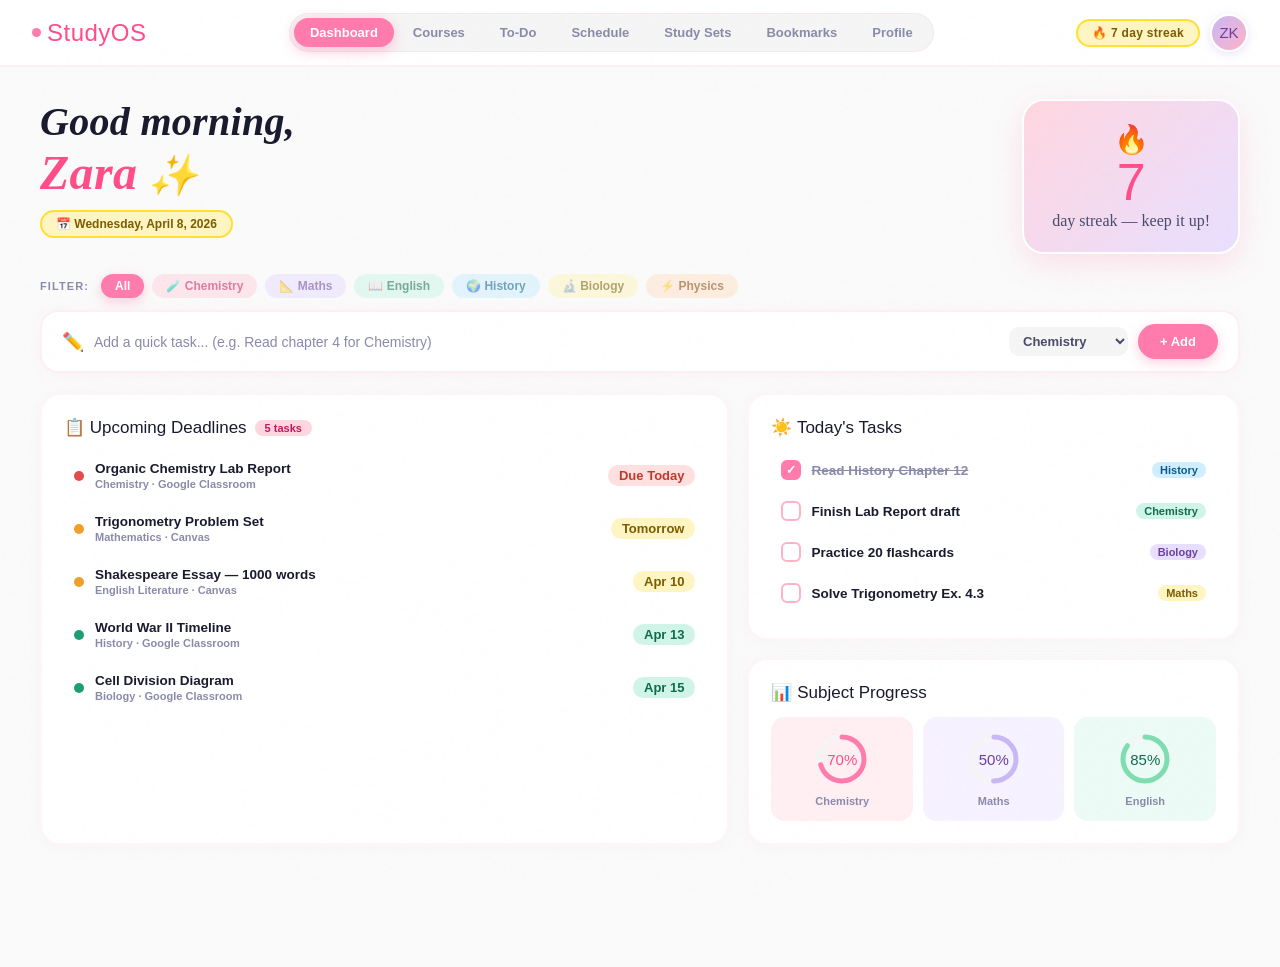
==== commit d55c2c86: "Sync latest StudyOS updates for GitHub Pages" ====
--- a/index.html
+++ b/index.html
@@ -30,7 +30,7 @@
   </div>
   <div class="nav-right">
     <div class="streak-pill">🔥 7 day streak</div>
-    <div class="avatar" onclick="showScreen('profile')">RL</div>
+    <div class="avatar" onclick="showScreen('profile')">ZK</div>
   </div>
 </nav>
 
@@ -41,7 +41,7 @@
 
   <div class="dashboard-hero">
     <div class="greeting-block">
-      <h1>Good morning,<br><em>Rishit</em> ✨</h1>
+      <h1>Good morning,<br><em>Zara</em> ✨</h1>
       <div class="date-pill">📅 Wednesday, April 8, 2026</div>
     </div>
     <div class="streak-card-big">
@@ -52,31 +52,27 @@
   </div>
 
   <!-- Subject Filter Chips -->
-    <div style="padding:0 40px 12px;display:flex;gap:8px;flex-wrap:wrap;align-items:center;">
+  <div style="padding:0 40px 12px;display:flex;gap:8px;flex-wrap:wrap;align-items:center;">
     <span style="font-size:11px;font-weight:900;color:var(--text-soft);text-transform:uppercase;letter-spacing:0.1em;margin-right:4px;">Filter:</span>
-    <button class="dash-filter-chip active" onclick="filterDashboard(this,'all')" style="background:var(--accent);color:white;border:none;border-radius:50px;padding:5px 14px;font-size:12px;font-weight:800;cursor:pointer;font-family:-apple-system,BlinkMacSystemFont,'Segoe UI',Roboto,Helvetica,Arial,sans-serif;transition:all 0.2s;">All</button>
-    <button class="dash-filter-chip" onclick="filterDashboard(this,'Build Your Own Encryption Software')" style="background:var(--pink);color:var(--pink-text);border:none;border-radius:50px;padding:5px 14px;font-size:12px;font-weight:800;cursor:pointer;font-family:-apple-system,BlinkMacSystemFont,'Segoe UI',Roboto,Helvetica,Arial,sans-serif;transition:all 0.2s;">🔐 Encryption</button>
-    <button class="dash-filter-chip" onclick="filterDashboard(this,'ATLAS Elective')" style="background:var(--lavender);color:var(--lav-text);border:none;border-radius:50px;padding:5px 14px;font-size:12px;font-weight:800;cursor:pointer;font-family:-apple-system,BlinkMacSystemFont,'Segoe UI',Roboto,Helvetica,Arial,sans-serif;transition:all 0.2s;">🎯 Elective</button>
-    <button class="dash-filter-chip" onclick="filterDashboard(this,'Entrepreneurship Development')" style="background:var(--mint);color:var(--mint-text);border:none;border-radius:50px;padding:5px 14px;font-size:12px;font-weight:800;cursor:pointer;font-family:-apple-system,BlinkMacSystemFont,'Segoe UI',Roboto,Helvetica,Arial,sans-serif;transition:all 0.2s;">🚀 Entrepreneurship</button>
-    <button class="dash-filter-chip" onclick="filterDashboard(this,'Recent Advances and Challenges in AI')" style="background:var(--sky);color:var(--sky-text);border:none;border-radius:50px;padding:5px 14px;font-size:12px;font-weight:800;cursor:pointer;font-family:-apple-system,BlinkMacSystemFont,'Segoe UI',Roboto,Helvetica,Arial,sans-serif;transition:all 0.2s;">🤖 AI Advances</button>
-    <button class="dash-filter-chip" onclick="filterDashboard(this,'Project Life Cycle Management')" style="background:var(--yellow);color:var(--yel-text);border:none;border-radius:50px;padding:5px 14px;font-size:12px;font-weight:800;cursor:pointer;font-family:-apple-system,BlinkMacSystemFont,'Segoe UI',Roboto,Helvetica,Arial,sans-serif;transition:all 0.2s;">📈 PLCM</button>
-    <button class="dash-filter-chip" onclick="filterDashboard(this,'Secure Coding')" style="background:var(--peach);color:var(--peach-text);border:none;border-radius:50px;padding:5px 14px;font-size:12px;font-weight:800;cursor:pointer;font-family:-apple-system,BlinkMacSystemFont,'Segoe UI',Roboto,Helvetica,Arial,sans-serif;transition:all 0.2s;">🛡️ Secure Coding</button>
-    <button class="dash-filter-chip" onclick="filterDashboard(this,'UI/UX Development')" style="background:var(--lavender);color:var(--lav-text);border:none;border-radius:50px;padding:5px 14px;font-size:12px;font-weight:800;cursor:pointer;font-family:-apple-system,BlinkMacSystemFont,'Segoe UI',Roboto,Helvetica,Arial,sans-serif;transition:all 0.2s;">🎨 UI/UX</button>
-    <button class="dash-filter-chip" onclick="filterDashboard(this,'Cybersecurity and Blockchain')" style="background:var(--pink);color:var(--pink-text);border:none;border-radius:50px;padding:5px 14px;font-size:12px;font-weight:800;cursor:pointer;font-family:-apple-system,BlinkMacSystemFont,'Segoe UI',Roboto,Helvetica,Arial,sans-serif;transition:all 0.2s;">⛓️ Cyber + Chain</button>
+    <button class="dash-filter-chip active" onclick="filterDashboard(this,'all')" style="background:var(--accent);color:white;border:none;border-radius:50px;padding:5px 14px;font-size:12px;font-weight:800;cursor:pointer;font-family:'Inter','Poppins',sans-serif;transition:all 0.2s;">All</button>
+    <button class="dash-filter-chip" onclick="filterDashboard(this,'Chemistry')" style="background:var(--pink);color:var(--pink-text);border:none;border-radius:50px;padding:5px 14px;font-size:12px;font-weight:800;cursor:pointer;font-family:'Inter','Poppins',sans-serif;transition:all 0.2s;">🧪 Chemistry</button>
+    <button class="dash-filter-chip" onclick="filterDashboard(this,'Mathematics')" style="background:var(--lavender);color:var(--lav-text);border:none;border-radius:50px;padding:5px 14px;font-size:12px;font-weight:800;cursor:pointer;font-family:'Inter','Poppins',sans-serif;transition:all 0.2s;">📐 Maths</button>
+    <button class="dash-filter-chip" onclick="filterDashboard(this,'English Lit')" style="background:var(--mint);color:var(--mint-text);border:none;border-radius:50px;padding:5px 14px;font-size:12px;font-weight:800;cursor:pointer;font-family:'Inter','Poppins',sans-serif;transition:all 0.2s;">📖 English</button>
+    <button class="dash-filter-chip" onclick="filterDashboard(this,'History')" style="background:var(--sky);color:var(--sky-text);border:none;border-radius:50px;padding:5px 14px;font-size:12px;font-weight:800;cursor:pointer;font-family:'Inter','Poppins',sans-serif;transition:all 0.2s;">🌍 History</button>
+    <button class="dash-filter-chip" onclick="filterDashboard(this,'Biology')" style="background:var(--yellow);color:var(--yel-text);border:none;border-radius:50px;padding:5px 14px;font-size:12px;font-weight:800;cursor:pointer;font-family:'Inter','Poppins',sans-serif;transition:all 0.2s;">🔬 Biology</button>
+    <button class="dash-filter-chip" onclick="filterDashboard(this,'Physics')" style="background:var(--peach);color:var(--peach-text);border:none;border-radius:50px;padding:5px 14px;font-size:12px;font-weight:800;cursor:pointer;font-family:'Inter','Poppins',sans-serif;transition:all 0.2s;">⚡ Physics</button>
   </div>
 
   <div class="quick-add-bar">
     <span style="font-size:18px;">✏️</span>
-    <input type="text" placeholder="Add a quick task... (e.g. Read chapter 4 for Build Your Own Encryption Software)" id="quick-input" />
+    <input type="text" placeholder="Add a quick task... (e.g. Read chapter 4 for Chemistry)" id="quick-input" />
     <select id="quick-subject">
-      <option>Build Your Own Encryption Software</option>
-      <option>ATLAS Elective</option>
-      <option>Entrepreneurship Development</option>
-      <option>Recent Advances and Challenges in AI</option>
-      <option>Project Life Cycle Management</option>
-      <option>Secure Coding</option>
-      <option>UI/UX Development</option>
-      <option>Cybersecurity and Blockchain</option>
+      <option>Chemistry</option>
+      <option>Mathematics</option>
+      <option>English Lit</option>
+      <option>History</option>
+      <option>Biology</option>
+      <option>Physics</option>
     </select>
     <button class="btn-accent" onclick="addQuickTask()">+ Add</button>
   </div>
@@ -84,43 +80,43 @@
   <div class="dashboard-grid">
     <div class="dash-card">
       <div class="dash-card-title">📋 Upcoming Deadlines <span class="tag">5 tasks</span></div>
-      <div class="deadline-item" data-course="Build Your Own Encryption Software">
+      <div class="deadline-item" data-course="Chemistry">
         <div class="deadline-dot" style="background:#E24B4A;"></div>
         <div class="deadline-info">
-          <div class="deadline-name">AES Module Implementation</div>
-          <div class="deadline-sub">Build Your Own Encryption Software · LMS</div>
+          <div class="deadline-name">Organic Chemistry Lab Report</div>
+          <div class="deadline-sub">Chemistry · Google Classroom</div>
         </div>
         <div class="deadline-badge badge-urgent">Due Today</div>
       </div>
-      <div class="deadline-item" data-course="UI/UX Development">
+      <div class="deadline-item" data-course="Mathematics">
         <div class="deadline-dot" style="background:#F09F27;"></div>
         <div class="deadline-info">
-          <div class="deadline-name">Design Sprint Reflection</div>
-          <div class="deadline-sub">UI/UX Development · LMS</div>
+          <div class="deadline-name">Trigonometry Problem Set</div>
+          <div class="deadline-sub">Mathematics · Canvas</div>
         </div>
         <div class="deadline-badge badge-soon">Tomorrow</div>
       </div>
-      <div class="deadline-item" data-course="Recent Advances and Challenges in AI">
+      <div class="deadline-item" data-course="English Lit">
         <div class="deadline-dot" style="background:#F09F27;"></div>
         <div class="deadline-info">
-          <div class="deadline-name">AI Ethics Comparative Note</div>
-          <div class="deadline-sub">Recent Advances and Challenges in AI · LMS</div>
+          <div class="deadline-name">Shakespeare Essay — 1000 words</div>
+          <div class="deadline-sub">English Literature · Canvas</div>
         </div>
         <div class="deadline-badge badge-soon">Apr 10</div>
       </div>
-      <div class="deadline-item" data-course="Cybersecurity and Blockchain">
+      <div class="deadline-item" data-course="History">
         <div class="deadline-dot" style="background:#1D9E75;"></div>
         <div class="deadline-info">
-          <div class="deadline-name">Pitch Deck Draft</div>
-          <div class="deadline-sub">Entrepreneurship Development · LMS</div>
+          <div class="deadline-name">World War II Timeline</div>
+          <div class="deadline-sub">History · Google Classroom</div>
         </div>
         <div class="deadline-badge badge-ok">Apr 13</div>
       </div>
-      <div class="deadline-item" data-course="Project Life Cycle Management">
+      <div class="deadline-item" data-course="Biology">
         <div class="deadline-dot" style="background:#1D9E75;"></div>
         <div class="deadline-info">
-          <div class="deadline-name">Threat Modeling Worksheet</div>
-          <div class="deadline-sub">Secure Coding · LMS</div>
+          <div class="deadline-name">Cell Division Diagram</div>
+          <div class="deadline-sub">Biology · Google Classroom</div>
         </div>
         <div class="deadline-badge badge-ok">Apr 15</div>
       </div>
@@ -129,25 +125,25 @@
     <div style="display:flex;flex-direction:column;gap:18px;">
       <div class="dash-card">
         <div class="dash-card-title">☀️ Today's Tasks</div>
-        <div class="task-check" onclick="toggleTask(this)" data-course="Cybersecurity and Blockchain">
+        <div class="task-check" onclick="toggleTask(this)" data-course="History">
           <div class="check-box checked"></div>
-          <div class="task-text done">Review blockchain consensus notes</div>
-          <div class="task-course-tag" style="background:var(--sky);color:var(--sky-text);">Cybersecurity and Blockchain</div>
-        </div>
-        <div class="task-check" onclick="toggleTask(this)" data-course="Build Your Own Encryption Software">
+          <div class="task-text done">Read History Chapter 12</div>
+          <div class="task-course-tag" style="background:var(--sky);color:var(--sky-text);">History</div>
+        </div>
+        <div class="task-check" onclick="toggleTask(this)" data-course="Chemistry">
           <div class="check-box"></div>
-          <div class="task-text">Complete encryption key schedule coding</div>
-          <div class="task-course-tag" style="background:var(--mint);color:var(--mint-text);">Build Your Own Encryption Software</div>
-        </div>
-        <div class="task-check" onclick="toggleTask(this)" data-course="Project Life Cycle Management">
+          <div class="task-text">Finish Lab Report draft</div>
+          <div class="task-course-tag" style="background:var(--mint);color:var(--mint-text);">Chemistry</div>
+        </div>
+        <div class="task-check" onclick="toggleTask(this)" data-course="Biology">
           <div class="check-box"></div>
-          <div class="task-text">Revise product lifecycle phases</div>
-          <div class="task-course-tag" style="background:var(--lavender);color:var(--lav-text);">Project Life Cycle Management</div>
-        </div>
-        <div class="task-check" onclick="toggleTask(this)" data-course="UI/UX Development">
+          <div class="task-text">Practice 20 flashcards</div>
+          <div class="task-course-tag" style="background:var(--lavender);color:var(--lav-text);">Biology</div>
+        </div>
+        <div class="task-check" onclick="toggleTask(this)" data-course="Mathematics">
           <div class="check-box"></div>
-          <div class="task-text">Wireframe onboarding in Figma</div>
-          <div class="task-course-tag" style="background:var(--yellow);color:var(--yel-text);">UI/UX Development</div>
+          <div class="task-text">Solve Trigonometry Ex. 4.3</div>
+          <div class="task-course-tag" style="background:var(--yellow);color:var(--yel-text);">Maths</div>
         </div>
         <div id="quick-tasks"></div>
       </div>
@@ -163,7 +159,7 @@
               </svg>
               <div class="progress-ring-center" style="color:var(--accent2);">70%</div>
             </div>
-            <div class="progress-label">Build Your Own Encryption Software</div>
+            <div class="progress-label">Chemistry</div>
           </div>
           <div class="progress-item" style="background:rgba(232,223,255,0.4);border-radius:14px;">
             <div class="progress-ring-wrap">
@@ -173,7 +169,7 @@
               </svg>
               <div class="progress-ring-center" style="color:var(--lav-text);">50%</div>
             </div>
-            <div class="progress-label">UI/UX Development</div>
+            <div class="progress-label">Maths</div>
           </div>
           <div class="progress-item" style="background:rgba(208,245,232,0.4);border-radius:14px;">
             <div class="progress-ring-wrap">
@@ -183,7 +179,7 @@
               </svg>
               <div class="progress-ring-center" style="color:var(--mint-text);">85%</div>
             </div>
-            <div class="progress-label">Secure Coding</div>
+            <div class="progress-label">English</div>
           </div>
         </div>
       </div>
@@ -198,20 +194,95 @@
   <div class="page-header">
     <div>
       <h2>Your Course Folders 📁</h2>
-      <p>8 courses · Semester 2, 2026</p>
+      <p>6 courses · Semester 2, 2026</p>
     </div>
     <button class="btn-dark" onclick="openAddCourseModal()">＋ Add Course</button>
   </div>
 
-    <div class="courses-grid">
-    <div class="folder-card" onclick="openCourse('Build Your Own Encryption Software')"><div class="folder-tab" style="background:var(--c-chem);"></div><div class="folder-body" style="background:var(--c-chem);"><span class="folder-emoji">🔐</span><div class="folder-name">Build Your Own Encryption Software</div><div class="folder-sub">Core · MON WED</div><div class="folder-stats"><span class="folder-stat">4 tasks</span><span class="folder-stat">12 notes</span><span class="folder-stat">4 links</span></div></div></div>
-    <div class="folder-card" onclick="openCourse('ATLAS Elective')"><div class="folder-tab" style="background:var(--c-math);"></div><div class="folder-body" style="background:var(--c-math);"><span class="folder-emoji">🎯</span><div class="folder-name">ATLAS Elective</div><div class="folder-sub">Elective · TUE</div><div class="folder-stats"><span class="folder-stat">2 tasks</span><span class="folder-stat">6 notes</span><span class="folder-stat">2 links</span></div></div></div>
-    <div class="folder-card" onclick="openCourse('Entrepreneurship Development')"><div class="folder-tab" style="background:var(--c-eng);"></div><div class="folder-body" style="background:var(--c-eng);"><span class="folder-emoji">🚀</span><div class="folder-name">Entrepreneurship Development</div><div class="folder-sub">Core · THU</div><div class="folder-stats"><span class="folder-stat">3 tasks</span><span class="folder-stat">7 notes</span><span class="folder-stat">3 links</span></div></div></div>
-    <div class="folder-card" onclick="openCourse('Recent Advances and Challenges in AI')"><div class="folder-tab" style="background:var(--c-hist);"></div><div class="folder-body" style="background:var(--c-hist);"><span class="folder-emoji">🤖</span><div class="folder-name">Recent Advances and Challenges in AI</div><div class="folder-sub">Core · MON FRI</div><div class="folder-stats"><span class="folder-stat">5 tasks</span><span class="folder-stat">10 notes</span><span class="folder-stat">4 links</span></div></div></div>
-    <div class="folder-card" onclick="openCourse('Project Life Cycle Management')"><div class="folder-tab" style="background:var(--c-bio);"></div><div class="folder-body" style="background:var(--c-bio);"><span class="folder-emoji">📈</span><div class="folder-name">Project Life Cycle Management</div><div class="folder-sub">Core · WED</div><div class="folder-stats"><span class="folder-stat">3 tasks</span><span class="folder-stat">8 notes</span><span class="folder-stat">3 links</span></div></div></div>
-    <div class="folder-card" onclick="openCourse('Secure Coding')"><div class="folder-tab" style="background:var(--c-phys);"></div><div class="folder-body" style="background:var(--c-phys);"><span class="folder-emoji">🛡️</span><div class="folder-name">Secure Coding</div><div class="folder-sub">Core · TUE THU</div><div class="folder-stats"><span class="folder-stat">4 tasks</span><span class="folder-stat">11 notes</span><span class="folder-stat">5 links</span></div></div></div>
-    <div class="folder-card" onclick="openCourse('UI/UX Development')"><div class="folder-tab" style="background:var(--c-math);"></div><div class="folder-body" style="background:var(--c-math);"><span class="folder-emoji">🎨</span><div class="folder-name">UI/UX Development</div><div class="folder-sub">Studio · SAT</div><div class="folder-stats"><span class="folder-stat">4 tasks</span><span class="folder-stat">9 notes</span><span class="folder-stat">4 links</span></div></div></div>
-    <div class="folder-card" onclick="openCourse('Cybersecurity and Blockchain')"><div class="folder-tab" style="background:var(--c-chem);"></div><div class="folder-body" style="background:var(--c-chem);"><span class="folder-emoji">⛓️</span><div class="folder-name">Cybersecurity and Blockchain</div><div class="folder-sub">Core · FRI</div><div class="folder-stats"><span class="folder-stat">5 tasks</span><span class="folder-stat">13 notes</span><span class="folder-stat">6 links</span></div></div></div>
+  <div class="courses-grid">
+    <div class="folder-card" onclick="openCourse('Chemistry')">
+      <div class="folder-tab" style="background:var(--c-chem);"></div>
+      <div class="folder-body" style="background:var(--c-chem);">
+        <span class="folder-emoji">🧪</span>
+        <div class="folder-name">Chemistry</div>
+        <div class="folder-sub">Mrs. Sharma · MON WED FRI</div>
+        <div class="folder-stats">
+          <span class="folder-stat">4 tasks</span>
+          <span class="folder-stat">12 notes</span>
+          <span class="folder-stat">3 links</span>
+        </div>
+      </div>
+    </div>
+
+    <div class="folder-card" onclick="openCourse('Mathematics')">
+      <div class="folder-tab" style="background:var(--c-math);"></div>
+      <div class="folder-body" style="background:var(--c-math);">
+        <span class="folder-emoji">📐</span>
+        <div class="folder-name">Mathematics</div>
+        <div class="folder-sub">Mr. Patel · TUE THU SAT</div>
+        <div class="folder-stats">
+          <span class="folder-stat">6 tasks</span>
+          <span class="folder-stat">8 notes</span>
+          <span class="folder-stat">5 links</span>
+        </div>
+      </div>
+    </div>
+
+    <div class="folder-card" onclick="openCourse('English Lit')">
+      <div class="folder-tab" style="background:var(--c-eng);"></div>
+      <div class="folder-body" style="background:var(--c-eng);">
+        <span class="folder-emoji">📖</span>
+        <div class="folder-name">English Literature</div>
+        <div class="folder-sub">Ms. D'Souza · MON TUE WED</div>
+        <div class="folder-stats">
+          <span class="folder-stat">2 tasks</span>
+          <span class="folder-stat">15 notes</span>
+          <span class="folder-stat">7 links</span>
+        </div>
+      </div>
+    </div>
+
+    <div class="folder-card" onclick="openCourse('History')">
+      <div class="folder-tab" style="background:var(--c-hist);"></div>
+      <div class="folder-body" style="background:var(--c-hist);">
+        <span class="folder-emoji">🌍</span>
+        <div class="folder-name">History</div>
+        <div class="folder-sub">Mr. Khan · WED FRI</div>
+        <div class="folder-stats">
+          <span class="folder-stat">3 tasks</span>
+          <span class="folder-stat">20 notes</span>
+          <span class="folder-stat">4 links</span>
+        </div>
+      </div>
+    </div>
+
+    <div class="folder-card" onclick="openCourse('Biology')">
+      <div class="folder-tab" style="background:var(--c-bio);"></div>
+      <div class="folder-body" style="background:var(--c-bio);">
+        <span class="folder-emoji">🔬</span>
+        <div class="folder-name">Biology</div>
+        <div class="folder-sub">Ms. Iyer · TUE THU</div>
+        <div class="folder-stats">
+          <span class="folder-stat">5 tasks</span>
+          <span class="folder-stat">18 notes</span>
+          <span class="folder-stat">6 links</span>
+        </div>
+      </div>
+    </div>
+
+    <div class="folder-card" onclick="openCourse('Physics')">
+      <div class="folder-tab" style="background:var(--c-phys);"></div>
+      <div class="folder-body" style="background:var(--c-phys);">
+        <span class="folder-emoji">⚡</span>
+        <div class="folder-name">Physics</div>
+        <div class="folder-sub">Mr. Nair · MON WED SAT</div>
+        <div class="folder-stats">
+          <span class="folder-stat">3 tasks</span>
+          <span class="folder-stat">10 notes</span>
+          <span class="folder-stat">2 links</span>
+        </div>
+      </div>
+    </div>
   </div>
 </div>
 
@@ -263,7 +334,7 @@
 <div class="screen" id="screen-timetable">
   <div class="timetable-header">
     <div>
-      <h2 style="font-family:'Trebuchet MS','Segoe UI',Arial,sans-serif;">📅 Class Schedule</h2>
+      <h2 style="font-family:'Fredoka One',cursive;">📅 Class Schedule</h2>
       <p style="font-size:13px;color:var(--text-soft);font-weight:700;margin-top:3px;">Week of April 7–11, 2026</p>
     </div>
     <div class="week-nav">
@@ -284,25 +355,25 @@
 
       <!-- 8 AM -->
       <div class="tt-time">8:00</div>
-      <div class="tt-cell"><div class="tt-class" style="background:rgba(255,214,224,0.7);border-color:var(--accent);cursor:pointer;" onclick="openClassDetail('Build Your Own Encryption Software','🧪','Mon 8:00–9:00 AM','Lab 2','Organic Build Your Own Encryption Software unit — functional groups and reaction mechanisms. Mrs. Sharma will demonstrate oxidation reactions today.',['Lab report due TODAY — submit before 11pm','Bring safety goggles to the lab','Pre-read Chapter 8, pages 145–160'],'var(--pink)')"><div class="tt-class-name">Build Your Own Encryption Software</div><div class="tt-class-room">Lab 2</div></div></div>
-      <div class="tt-cell" style="background:rgba(250,250,250,0.5);"></div>
-      <div class="tt-cell"><div class="tt-class" style="background:rgba(255,214,224,0.7);border-color:var(--accent);cursor:pointer;" onclick="openClassDetail('Build Your Own Encryption Software','🧪','Wed 8:00–9:00 AM','Lab 2','Continuing organic chemistry — alcohols, ketones and esters. Quiz on functional groups next Friday!',['Study functional group chart before class','Test next Friday — start revising now'],'var(--pink)')"><div class="tt-class-name">Build Your Own Encryption Software</div><div class="tt-class-room">Lab 2</div></div></div>
-      <div class="tt-cell" style="background:rgba(250,250,250,0.5);"></div>
-      <div class="tt-cell"><div class="tt-class" style="background:rgba(255,214,224,0.7);border-color:var(--accent);cursor:pointer;" onclick="openClassDetail('Build Your Own Encryption Software','🧪','Fri 8:00–9:00 AM','Lab 2','Lab practical session — you\'ll be titrating solutions. Results write-up due Monday.',['Complete pre-lab questions','Bring calculator for titration calculations'],'var(--pink)')"><div class="tt-class-name">Build Your Own Encryption Software</div><div class="tt-class-room">Lab 2</div></div></div>
+      <div class="tt-cell"><div class="tt-class" style="background:rgba(255,214,224,0.7);border-color:var(--accent);cursor:pointer;" onclick="openClassDetail('Chemistry','🧪','Mon 8:00–9:00 AM','Lab 2','Organic Chemistry unit — functional groups and reaction mechanisms. Mrs. Sharma will demonstrate oxidation reactions today.',['Lab report due TODAY — submit before 11pm','Bring safety goggles to the lab','Pre-read Chapter 8, pages 145–160'],'var(--pink)')"><div class="tt-class-name">Chemistry</div><div class="tt-class-room">Lab 2</div></div></div>
+      <div class="tt-cell" style="background:rgba(250,250,250,0.5);"></div>
+      <div class="tt-cell"><div class="tt-class" style="background:rgba(255,214,224,0.7);border-color:var(--accent);cursor:pointer;" onclick="openClassDetail('Chemistry','🧪','Wed 8:00–9:00 AM','Lab 2','Continuing organic chemistry — alcohols, ketones and esters. Quiz on functional groups next Friday!',['Study functional group chart before class','Test next Friday — start revising now'],'var(--pink)')"><div class="tt-class-name">Chemistry</div><div class="tt-class-room">Lab 2</div></div></div>
+      <div class="tt-cell" style="background:rgba(250,250,250,0.5);"></div>
+      <div class="tt-cell"><div class="tt-class" style="background:rgba(255,214,224,0.7);border-color:var(--accent);cursor:pointer;" onclick="openClassDetail('Chemistry','🧪','Fri 8:00–9:00 AM','Lab 2','Lab practical session — you\'ll be titrating solutions. Results write-up due Monday.',['Complete pre-lab questions','Bring calculator for titration calculations'],'var(--pink)')"><div class="tt-class-name">Chemistry</div><div class="tt-class-room">Lab 2</div></div></div>
 
       <!-- 9 AM -->
       <div class="tt-time">9:00</div>
       <div class="tt-cell" style="background:rgba(250,250,250,0.5);"></div>
-      <div class="tt-cell"><div class="tt-class" style="background:rgba(232,223,255,0.7);border-color:var(--lavender2);cursor:pointer;" onclick="openClassDetail('ATLAS Elective','🎯','Tue 9:00–10:00 AM','Room 301','Trigonometry deep dive — Ex 4.3 to 4.8. Mr. Patel will work through sine and cosine rules on the board.',['Problem set due Apr 9 — almost done?','Review double-angle formulas before class'],'var(--lavender)')"><div class="tt-class-name">ATLAS Elective</div><div class="tt-class-room">Room 301</div></div></div>
-      <div class="tt-cell" style="background:rgba(250,250,250,0.5);"></div>
-      <div class="tt-cell"><div class="tt-class" style="background:rgba(232,223,255,0.7);border-color:var(--lavender2);cursor:pointer;" onclick="openClassDetail('ATLAS Elective','🎯','Thu 9:00–10:00 AM','Room 301','Calculus introduction — limits and derivatives. Practice questions handed out in class.',['Bring your textbook and graph paper'],'var(--lavender)')"><div class="tt-class-name">ATLAS Elective</div><div class="tt-class-room">Room 301</div></div></div>
+      <div class="tt-cell"><div class="tt-class" style="background:rgba(232,223,255,0.7);border-color:var(--lavender2);cursor:pointer;" onclick="openClassDetail('Mathematics','📐','Tue 9:00–10:00 AM','Room 301','Trigonometry deep dive — Ex 4.3 to 4.8. Mr. Patel will work through sine and cosine rules on the board.',['Problem set due Apr 9 — almost done?','Review double-angle formulas before class'],'var(--lavender)')"><div class="tt-class-name">Mathematics</div><div class="tt-class-room">Room 301</div></div></div>
+      <div class="tt-cell" style="background:rgba(250,250,250,0.5);"></div>
+      <div class="tt-cell"><div class="tt-class" style="background:rgba(232,223,255,0.7);border-color:var(--lavender2);cursor:pointer;" onclick="openClassDetail('Mathematics','📐','Thu 9:00–10:00 AM','Room 301','Calculus introduction — limits and derivatives. Practice questions handed out in class.',['Bring your textbook and graph paper'],'var(--lavender)')"><div class="tt-class-name">Mathematics</div><div class="tt-class-room">Room 301</div></div></div>
       <div class="tt-cell" style="background:rgba(250,250,250,0.5);"></div>
 
       <!-- 10 AM -->
       <div class="tt-time">10:00</div>
-      <div class="tt-cell"><div class="tt-class" style="background:rgba(208,245,232,0.7);border-color:var(--mint2);cursor:pointer;" onclick="openClassDetail('Entrepreneurship Development','🚀','Mon 10:00–11:00 AM','Room 204','Hamlet Act 4 analysis — themes of revenge and madness. Essay due Apr 10, 1000 words.',['Shakespeare essay due Apr 10!','Read Act 4 before class','Check SparkNotes for character analysis'],'var(--mint)')"><div class="tt-class-name">Entrepreneurship Development</div><div class="tt-class-room">Room 204</div></div></div>
-      <div class="tt-cell"><div class="tt-class" style="background:rgba(208,245,232,0.7);border-color:var(--mint2);cursor:pointer;" onclick="openClassDetail('Entrepreneurship Development','🚀','Tue 10:00–11:00 AM','Room 204','Peer review session — swap drafts with a partner. Ms. D\'Souza will provide feedback sheets.',['Bring printed draft for peer review','Submit final essay on Canvas Apr 10'],'var(--mint)')"><div class="tt-class-name">Entrepreneurship Development</div><div class="tt-class-room">Room 204</div></div></div>
-      <div class="tt-cell"><div class="tt-class" style="background:rgba(208,245,232,0.7);border-color:var(--mint2);cursor:pointer;" onclick="openClassDetail('Entrepreneurship Development','🚀','Wed 10:00–11:00 AM','Room 204','Final essay guidance — Ms. D\'Souza reviews common mistakes. Last class before submission.',['Final submission due Apr 10 on Canvas!','Check the essay rubric on Google Classroom'],'var(--mint)')"><div class="tt-class-name">Entrepreneurship Development</div><div class="tt-class-room">Room 204</div></div></div>
+      <div class="tt-cell"><div class="tt-class" style="background:rgba(208,245,232,0.7);border-color:var(--mint2);cursor:pointer;" onclick="openClassDetail('English Lit','📖','Mon 10:00–11:00 AM','Room 204','Hamlet Act 4 analysis — themes of revenge and madness. Essay due Apr 10, 1000 words.',['Shakespeare essay due Apr 10!','Read Act 4 before class','Check SparkNotes for character analysis'],'var(--mint)')"><div class="tt-class-name">English Lit</div><div class="tt-class-room">Room 204</div></div></div>
+      <div class="tt-cell"><div class="tt-class" style="background:rgba(208,245,232,0.7);border-color:var(--mint2);cursor:pointer;" onclick="openClassDetail('English Lit','📖','Tue 10:00–11:00 AM','Room 204','Peer review session — swap drafts with a partner. Ms. D\'Souza will provide feedback sheets.',['Bring printed draft for peer review','Submit final essay on Canvas Apr 10'],'var(--mint)')"><div class="tt-class-name">English Lit</div><div class="tt-class-room">Room 204</div></div></div>
+      <div class="tt-cell"><div class="tt-class" style="background:rgba(208,245,232,0.7);border-color:var(--mint2);cursor:pointer;" onclick="openClassDetail('English Lit','📖','Wed 10:00–11:00 AM','Room 204','Final essay guidance — Ms. D\'Souza reviews common mistakes. Last class before submission.',['Final submission due Apr 10 on Canvas!','Check the essay rubric on Google Classroom'],'var(--mint)')"><div class="tt-class-name">English Lit</div><div class="tt-class-room">Room 204</div></div></div>
       <div class="tt-cell" style="background:rgba(250,250,250,0.5);"></div>
       <div class="tt-cell" style="background:rgba(250,250,250,0.5);"></div>
 
@@ -310,9 +381,9 @@
       <div class="tt-time">11:00</div>
       <div class="tt-cell" style="background:rgba(250,250,250,0.5);"></div>
       <div class="tt-cell" style="background:rgba(250,250,250,0.5);"></div>
-      <div class="tt-cell"><div class="tt-class" style="background:rgba(208,238,255,0.7);border-color:var(--sky2);cursor:pointer;" onclick="openClassDetail('Cybersecurity and Blockchain','🌍','Wed 11:00 AM–12:00 PM','Room 110','World War II — Pacific Theatre and D-Day. Mr. Khan will show documentary clips.',['Timeline diagram due Apr 13','Download template from Google Classroom','Revise key dates: 1939, 1941, 1944, 1945'],'var(--sky)')"><div class="tt-class-name">Cybersecurity and Blockchain</div><div class="tt-class-room">Room 110</div></div></div>
-      <div class="tt-cell" style="background:rgba(250,250,250,0.5);"></div>
-      <div class="tt-cell"><div class="tt-class" style="background:rgba(208,238,255,0.7);border-color:var(--sky2);cursor:pointer;" onclick="openClassDetail('Cybersecurity and Blockchain','🌍','Fri 11:00 AM–12:00 PM','Room 110','Primary sources analysis — reading wartime letters and government documents.',['Chapter 12 reading — done ✓','Timeline diagram due Apr 13'],'var(--sky)')"><div class="tt-class-name">Cybersecurity and Blockchain</div><div class="tt-class-room">Room 110</div></div></div>
+      <div class="tt-cell"><div class="tt-class" style="background:rgba(208,238,255,0.7);border-color:var(--sky2);cursor:pointer;" onclick="openClassDetail('History','🌍','Wed 11:00 AM–12:00 PM','Room 110','World War II — Pacific Theatre and D-Day. Mr. Khan will show documentary clips.',['Timeline diagram due Apr 13','Download template from Google Classroom','Revise key dates: 1939, 1941, 1944, 1945'],'var(--sky)')"><div class="tt-class-name">History</div><div class="tt-class-room">Room 110</div></div></div>
+      <div class="tt-cell" style="background:rgba(250,250,250,0.5);"></div>
+      <div class="tt-cell"><div class="tt-class" style="background:rgba(208,238,255,0.7);border-color:var(--sky2);cursor:pointer;" onclick="openClassDetail('History','🌍','Fri 11:00 AM–12:00 PM','Room 110','Primary sources analysis — reading wartime letters and government documents.',['Chapter 12 reading — done ✓','Timeline diagram due Apr 13'],'var(--sky)')"><div class="tt-class-name">History</div><div class="tt-class-room">Room 110</div></div></div>
 
       <!-- Lunch -->
       <div class="tt-time" style="color:var(--text-xsoft);">12:00</div>
@@ -325,28 +396,28 @@
       <!-- 1 PM -->
       <div class="tt-time">1:00</div>
       <div class="tt-cell" style="background:rgba(250,250,250,0.5);"></div>
-      <div class="tt-cell"><div class="tt-class" style="background:rgba(255,245,194,0.7);border-color:var(--yellow2);cursor:pointer;" onclick="openClassDetail('Project Life Cycle Management','🔬','Tue 1:00–2:00 PM','Lab 3','Cell division — mitosis vs meiosis. Ms. Iyer will use slides of onion root tips.',['Cell division diagram due Apr 15','Memorise the 4 stages of mitosis','Bring coloured pencils for diagram work'],'var(--yellow)')"><div class="tt-class-name">Project Life Cycle Management</div><div class="tt-class-room">Lab 3</div></div></div>
-      <div class="tt-cell" style="background:rgba(250,250,250,0.5);"></div>
-      <div class="tt-cell"><div class="tt-class" style="background:rgba(255,245,194,0.7);border-color:var(--yellow2);cursor:pointer;" onclick="openClassDetail('Project Life Cycle Management','🔬','Thu 1:00–2:00 PM','Lab 3','Osmosis experiment — potato cylinders in salt solutions. Practical write-up in class.',['Diagram due Apr 15 — start early','Review osmosis definition'],'var(--yellow)')"><div class="tt-class-name">Project Life Cycle Management</div><div class="tt-class-room">Lab 3</div></div></div>
+      <div class="tt-cell"><div class="tt-class" style="background:rgba(255,245,194,0.7);border-color:var(--yellow2);cursor:pointer;" onclick="openClassDetail('Biology','🔬','Tue 1:00–2:00 PM','Lab 3','Cell division — mitosis vs meiosis. Ms. Iyer will use slides of onion root tips.',['Cell division diagram due Apr 15','Memorise the 4 stages of mitosis','Bring coloured pencils for diagram work'],'var(--yellow)')"><div class="tt-class-name">Biology</div><div class="tt-class-room">Lab 3</div></div></div>
+      <div class="tt-cell" style="background:rgba(250,250,250,0.5);"></div>
+      <div class="tt-cell"><div class="tt-class" style="background:rgba(255,245,194,0.7);border-color:var(--yellow2);cursor:pointer;" onclick="openClassDetail('Biology','🔬','Thu 1:00–2:00 PM','Lab 3','Osmosis experiment — potato cylinders in salt solutions. Practical write-up in class.',['Diagram due Apr 15 — start early','Review osmosis definition'],'var(--yellow)')"><div class="tt-class-name">Biology</div><div class="tt-class-room">Lab 3</div></div></div>
       <div class="tt-cell" style="background:rgba(250,250,250,0.5);"></div>
 
       <!-- 2 PM -->
       <div class="tt-time">2:00</div>
-      <div class="tt-cell"><div class="tt-class" style="background:rgba(255,228,204,0.7);border-color:var(--peach2);cursor:pointer;" onclick="openClassDetail('Secure Coding','🛡️','Mon 2:00–3:00 PM','Room 105','Newton\'s Laws of Motion — forces, friction, and free body diagrams. Problem sheet handed out.',['Newton\'s Laws problem sheet due Apr 16','Read Chapter 6 summary','Practice drawing free body diagrams'],'var(--peach)')"><div class="tt-class-name">Secure Coding</div><div class="tt-class-room">Room 105</div></div></div>
-      <div class="tt-cell" style="background:rgba(250,250,250,0.5);"></div>
-      <div class="tt-cell"><div class="tt-class" style="background:rgba(255,228,204,0.7);border-color:var(--peach2);cursor:pointer;" onclick="openClassDetail('Secure Coding','🛡️','Wed 2:00–3:00 PM','Room 105','Energy conservation — kinetic and potential energy problems. Past paper practice.',['Problem sheet due Apr 16','Chapter 6 summary — done ✓'],'var(--peach)')"><div class="tt-class-name">Secure Coding</div><div class="tt-class-room">Room 105</div></div></div>
+      <div class="tt-cell"><div class="tt-class" style="background:rgba(255,228,204,0.7);border-color:var(--peach2);cursor:pointer;" onclick="openClassDetail('Physics','⚡','Mon 2:00–3:00 PM','Room 105','Newton\'s Laws of Motion — forces, friction, and free body diagrams. Problem sheet handed out.',['Newton\'s Laws problem sheet due Apr 16','Read Chapter 6 summary','Practice drawing free body diagrams'],'var(--peach)')"><div class="tt-class-name">Physics</div><div class="tt-class-room">Room 105</div></div></div>
+      <div class="tt-cell" style="background:rgba(250,250,250,0.5);"></div>
+      <div class="tt-cell"><div class="tt-class" style="background:rgba(255,228,204,0.7);border-color:var(--peach2);cursor:pointer;" onclick="openClassDetail('Physics','⚡','Wed 2:00–3:00 PM','Room 105','Energy conservation — kinetic and potential energy problems. Past paper practice.',['Problem sheet due Apr 16','Chapter 6 summary — done ✓'],'var(--peach)')"><div class="tt-class-name">Physics</div><div class="tt-class-room">Room 105</div></div></div>
       <div class="tt-cell" style="background:rgba(250,250,250,0.5);"></div>
       <div class="tt-cell" style="background:rgba(250,250,250,0.5);"></div>
     </div>
   </div>
 
   <div class="tt-legend">
-    <span><span class="tt-legend-dot" style="background:rgba(255,214,224,0.8);border-color:var(--accent);"></span>Build Your Own Encryption Software</span>
-    <span><span class="tt-legend-dot" style="background:rgba(232,223,255,0.8);border-color:var(--lavender2);"></span>ATLAS Elective</span>
-    <span><span class="tt-legend-dot" style="background:rgba(208,245,232,0.8);border-color:var(--mint2);"></span>Entrepreneurship Development</span>
-    <span><span class="tt-legend-dot" style="background:rgba(208,238,255,0.8);border-color:var(--sky2);"></span>Cybersecurity and Blockchain</span>
-    <span><span class="tt-legend-dot" style="background:rgba(255,245,194,0.8);border-color:var(--yellow2);"></span>Project Life Cycle Management</span>
-    <span><span class="tt-legend-dot" style="background:rgba(255,228,204,0.8);border-color:var(--peach2);"></span>Secure Coding</span>
+    <span><span class="tt-legend-dot" style="background:rgba(255,214,224,0.8);border-color:var(--accent);"></span>Chemistry</span>
+    <span><span class="tt-legend-dot" style="background:rgba(232,223,255,0.8);border-color:var(--lavender2);"></span>Mathematics</span>
+    <span><span class="tt-legend-dot" style="background:rgba(208,245,232,0.8);border-color:var(--mint2);"></span>English Lit</span>
+    <span><span class="tt-legend-dot" style="background:rgba(208,238,255,0.8);border-color:var(--sky2);"></span>History</span>
+    <span><span class="tt-legend-dot" style="background:rgba(255,245,194,0.8);border-color:var(--yellow2);"></span>Biology</span>
+    <span><span class="tt-legend-dot" style="background:rgba(255,228,204,0.8);border-color:var(--peach2);"></span>Physics</span>
   </div>
 </div>
 
@@ -373,13 +444,13 @@
   <div id="flashcard-section" style="display:none;padding:0 40px 40px;animation:slideUp 0.4s ease;">
     <div style="display:flex;align-items:center;gap:10px;margin-bottom:18px;">
       <div style="height:2px;flex:1;background:var(--bg2);border-radius:2px;"></div>
-      <div style="font-family:'Trebuchet MS','Segoe UI',Arial,sans-serif;font-size:15px;color:var(--text-soft);font-weight:700;">Practising now ↓</div>
+      <div style="font-family:'Caveat',cursive;font-size:15px;color:var(--text-soft);font-weight:700;">Practising now ↓</div>
       <div style="height:2px;flex:1;background:var(--bg2);border-radius:2px;"></div>
     </div>
     <div class="flashcard-panel" style="max-width:none;width:100%;margin:0;">
       <div class="fc-set-title">
         <span id="fc-emoji">🧪</span>
-        <span id="fc-title">Organic Build Your Own Encryption Software</span>
+        <span id="fc-title">Organic Chemistry</span>
       </div>
       <div class="fc-set-meta" id="fc-meta">24 cards · Last studied 2 days ago</div>
 
@@ -425,15 +496,112 @@
     <button class="btn-accent">＋ Add Link</button>
   </div>
 
-    <div class="bookmarks-grid">
-    <div class="bookmarks-group"><div class="bookmarks-group-title"><div class="bm-dot" style="background:var(--accent);"></div>Build Your Own Encryption Software</div><div class="bookmark-item" onclick="openBmModal('AES Lecture Notes','Build Your Own Encryption Software','Notes','classroom.atlas.edu/encryption/aes-notes','Core lecture notes for substitution-permutation and key expansion.','var(--pink)','🔐')"><div class="bm-favicon" style="background:var(--pink);">🔐</div><div class="bm-info"><div class="bm-name">AES Lecture Notes</div><div class="bm-url">classroom.atlas.edu/encryption/aes-notes</div></div><span class="bm-tag" style="background:var(--pink);color:var(--pink-text);">Notes</span><button class="bm-open-btn">↗</button></div></div>
-    <div class="bookmarks-group"><div class="bookmarks-group-title"><div class="bm-dot" style="background:var(--lavender2);"></div>ATLAS Elective</div><div class="bookmark-item" onclick="openBmModal('Elective Reading Pack','ATLAS Elective','PDF','atlas.edu/resources/elective-pack','Weekly curated reading for your elective track.','var(--lavender)','🎯')"><div class="bm-favicon" style="background:var(--lavender);">🎯</div><div class="bm-info"><div class="bm-name">Elective Reading Pack</div><div class="bm-url">atlas.edu/resources/elective-pack</div></div><span class="bm-tag" style="background:var(--lavender);color:var(--lav-text);">PDF</span><button class="bm-open-btn">↗</button></div></div>
-    <div class="bookmarks-group"><div class="bookmarks-group-title"><div class="bm-dot" style="background:var(--mint2);"></div>Entrepreneurship Development</div><div class="bookmark-item" onclick="openBmModal('Business Model Canvas Template','Entrepreneurship Development','Template','strategyzer.com/canvas/business-model-canvas','Use this for your startup ideation and pitch deck prep.','var(--mint)','🚀')"><div class="bm-favicon" style="background:var(--mint);">🚀</div><div class="bm-info"><div class="bm-name">Business Model Canvas Template</div><div class="bm-url">strategyzer.com/canvas/business-model-canvas</div></div><span class="bm-tag" style="background:var(--mint);color:var(--mint-text);">Template</span><button class="bm-open-btn">↗</button></div></div>
-    <div class="bookmarks-group"><div class="bookmarks-group-title"><div class="bm-dot" style="background:var(--sky2);"></div>Recent Advances and Challenges in AI</div><div class="bookmark-item" onclick="openBmModal('State of AI Report','Recent Advances and Challenges in AI','Report','hai.stanford.edu/ai-index','Reference report for current AI trends, risks and benchmarks.','var(--sky)','🤖')"><div class="bm-favicon" style="background:var(--sky);">🤖</div><div class="bm-info"><div class="bm-name">State of AI Report</div><div class="bm-url">hai.stanford.edu/ai-index</div></div><span class="bm-tag" style="background:var(--sky);color:var(--sky-text);">Report</span><button class="bm-open-btn">↗</button></div></div>
-    <div class="bookmarks-group"><div class="bookmarks-group-title"><div class="bm-dot" style="background:var(--yellow2);"></div>Project Life Cycle Management</div><div class="bookmark-item" onclick="openBmModal('PMBOK Process Groups','Project Life Cycle Management','Reference','pmi.org/pmbok-guide-standards','Quick reference for initiation, planning, execution, monitoring and closing.','var(--yellow)','📈')"><div class="bm-favicon" style="background:var(--yellow);">📈</div><div class="bm-info"><div class="bm-name">PMBOK Process Groups</div><div class="bm-url">pmi.org/pmbok-guide-standards</div></div><span class="bm-tag" style="background:var(--yellow);color:var(--yel-text);">Reference</span><button class="bm-open-btn">↗</button></div></div>
-    <div class="bookmarks-group"><div class="bookmarks-group-title"><div class="bm-dot" style="background:var(--peach2);"></div>Secure Coding</div><div class="bookmark-item" onclick="openBmModal('OWASP Top 10','Secure Coding','Guide','owasp.org/www-project-top-ten','Must-follow secure coding checklist for web app vulnerabilities.','var(--peach)','🛡️')"><div class="bm-favicon" style="background:var(--peach);">🛡️</div><div class="bm-info"><div class="bm-name">OWASP Top 10</div><div class="bm-url">owasp.org/www-project-top-ten</div></div><span class="bm-tag" style="background:var(--peach);color:var(--peach-text);">Guide</span><button class="bm-open-btn">↗</button></div></div>
-    <div class="bookmarks-group"><div class="bookmarks-group-title"><div class="bm-dot" style="background:var(--lavender2);"></div>UI/UX Development</div><div class="bookmark-item" onclick="openBmModal('Material Design 3','UI/UX Development','Design System','m3.material.io','Design tokens, components and interaction patterns for product UI.','var(--lavender)','🎨')"><div class="bm-favicon" style="background:var(--lavender);">🎨</div><div class="bm-info"><div class="bm-name">Material Design 3</div><div class="bm-url">m3.material.io</div></div><span class="bm-tag" style="background:var(--lavender);color:var(--lav-text);">Design System</span><button class="bm-open-btn">↗</button></div></div>
-    <div class="bookmarks-group"><div class="bookmarks-group-title"><div class="bm-dot" style="background:var(--accent);"></div>Cybersecurity and Blockchain</div><div class="bookmark-item" onclick="openBmModal('Ethereum Whitepaper','Cybersecurity and Blockchain','Paper','ethereum.org/whitepaper','Foundation reading for blockchain architecture and smart contracts.','var(--pink)','⛓️')"><div class="bm-favicon" style="background:var(--pink);">⛓️</div><div class="bm-info"><div class="bm-name">Ethereum Whitepaper</div><div class="bm-url">ethereum.org/whitepaper</div></div><span class="bm-tag" style="background:var(--pink);color:var(--pink-text);">Paper</span><button class="bm-open-btn">↗</button></div></div>
+  <div class="bookmarks-grid">
+    <div class="bookmarks-group">
+      <div class="bookmarks-group-title"><div class="bm-dot" style="background:var(--accent);"></div>Chemistry</div>
+      <div class="bookmark-item" onclick="openBmModal('Khan Academy — Organic Chem','Chemistry','Video','khanacademy.org/science/organic-chem','Great intro series on functional groups and reactions. Perfect for lab prep! 🧪','var(--pink)','🧪')">
+        <div class="bm-favicon" style="background:var(--pink);">🧪</div>
+        <div class="bm-info">
+          <div class="bm-name">Khan Academy — Organic Chem</div>
+          <div class="bm-url">khanacademy.org/science/organic-chem</div>
+        </div>
+        <span class="bm-tag" style="background:var(--pink);color:var(--pink-text);">Video</span>
+        <button class="bm-open-btn">↗</button>
+      </div>
+      <div class="bookmark-item" onclick="openBmModal('Lab Report Template — Mrs. Sharma','Chemistry','Classroom','classroom.google.com/c/chm2026','Official template from Mrs. Sharma. Required format for all chem submissions. 📋','var(--mint)','📄')">
+        <div class="bm-favicon" style="background:var(--pink);">📄</div>
+        <div class="bm-info">
+          <div class="bm-name">Lab Report Template — Mrs. Sharma</div>
+          <div class="bm-url">classroom.google.com/c/chm2026</div>
+        </div>
+        <span class="bm-tag" style="background:var(--mint);color:var(--mint-text);">Classroom</span>
+        <button class="bm-open-btn">↗</button>
+      </div>
+      <div class="bookmark-item" onclick="openBmModal('NCERT Chemistry Part 2 PDF','Chemistry','PDF','ncert.nic.in/textbook/pdf/lech202','Chapters 10–16. Bookmark pages 85 and 134 for exam! 📖','var(--sky)','📝')">
+        <div class="bm-favicon" style="background:var(--pink);">📝</div>
+        <div class="bm-info">
+          <div class="bm-name">NCERT Chemistry Part 2 PDF</div>
+          <div class="bm-url">ncert.nic.in/textbook/pdf/lech202</div>
+        </div>
+        <span class="bm-tag" style="background:var(--sky);color:var(--sky-text);">PDF</span>
+        <button class="bm-open-btn">↗</button>
+      </div>
+    </div>
+
+    <div class="bookmarks-group">
+      <div class="bookmarks-group-title"><div class="bm-dot" style="background:var(--lavender2);"></div>Mathematics</div>
+      <div class="bookmark-item" onclick="openBmModal('Desmos Graphing Calculator','Mathematics','Tool','desmos.com/calculator','Best free graphing tool. Use for all trig and calculus visualisations. 📐','var(--lavender)','📐')">
+        <div class="bm-favicon" style="background:var(--lavender);">📐</div>
+        <div class="bm-info">
+          <div class="bm-name">Desmos Graphing Calculator</div>
+          <div class="bm-url">desmos.com/calculator</div>
+        </div>
+        <span class="bm-tag" style="background:var(--lavender);color:var(--lav-text);">Tool</span>
+        <button class="bm-open-btn">↗</button>
+      </div>
+      <div class="bookmark-item" onclick="openBmModal('3Blue1Brown — Trig Visualized','Mathematics','Video','youtube.com/watch?v=yBw0N3...','Stunning visual explanation of trig. Watch before Ex. 4.3 for sure! 🎥','var(--pink)','🎥')">
+        <div class="bm-favicon" style="background:var(--lavender);">🎥</div>
+        <div class="bm-info">
+          <div class="bm-name">3Blue1Brown — Trig Visualized</div>
+          <div class="bm-url">youtube.com/watch?v=yBw0N3...</div>
+        </div>
+        <span class="bm-tag" style="background:var(--pink);color:var(--pink-text);">Video</span>
+        <button class="bm-open-btn">↗</button>
+      </div>
+      <div class="bookmark-item" onclick="openBmModal('Canvas — Maths Assignment Portal','Mathematics','Canvas','canvas.instructure.com/courses/mth','Submit all maths assignments here. Check announcements every Monday. 📋','var(--mint)','📋')">
+        <div class="bm-favicon" style="background:var(--lavender);">📋</div>
+        <div class="bm-info">
+          <div class="bm-name">Canvas — Maths Assignment Portal</div>
+          <div class="bm-url">canvas.instructure.com/courses/mth</div>
+        </div>
+        <span class="bm-tag" style="background:var(--mint);color:var(--mint-text);">Canvas</span>
+        <button class="bm-open-btn">↗</button>
+      </div>
+    </div>
+
+    <div class="bookmarks-group">
+      <div class="bookmarks-group-title"><div class="bm-dot" style="background:var(--mint2);"></div>English Literature</div>
+      <div class="bookmark-item" onclick="openBmModal('SparkNotes — Hamlet Summary','English Lit','Notes','sparknotes.com/shakespeare/hamlet','Full character analysis + theme notes. Great for essay prep! 📖','var(--mint)','📖')">
+        <div class="bm-favicon" style="background:var(--mint);">📖</div>
+        <div class="bm-info">
+          <div class="bm-name">SparkNotes — Hamlet Summary</div>
+          <div class="bm-url">sparknotes.com/shakespeare/hamlet</div>
+        </div>
+        <span class="bm-tag" style="background:var(--mint);color:var(--mint-text);">Notes</span>
+        <button class="bm-open-btn">↗</button>
+      </div>
+      <div class="bookmark-item" onclick="openBmModal('Essay Rubric — Ms. D\'Souza','English Lit','Classroom','classroom.google.com/c/eng2026','The official rubric for the Hamlet essay. Must read before submitting! 📝','var(--mint)','📜')">
+        <div class="bm-favicon" style="background:var(--mint);">📜</div>
+        <div class="bm-info">
+          <div class="bm-name">Essay Rubric — Ms. D'Souza</div>
+          <div class="bm-url">classroom.google.com/c/eng2026</div>
+        </div>
+        <span class="bm-tag" style="background:var(--mint);color:var(--mint-text);">Classroom</span>
+        <button class="bm-open-btn">↗</button>
+      </div>
+    </div>
+
+    <div class="bookmarks-group">
+      <div class="bookmarks-group-title"><div class="bm-dot" style="background:var(--sky2);"></div>History</div>
+      <div class="bookmark-item" onclick="openBmModal('Crash Course — World War II','History','Video','youtube.com/watch?v=Q78COTw...','Quick 12-min summary. Great visual timeline for the diagram assignment! 🌍','var(--sky)','🌍')">
+        <div class="bm-favicon" style="background:var(--sky);">🌍</div>
+        <div class="bm-info">
+          <div class="bm-name">Crash Course — World War II</div>
+          <div class="bm-url">youtube.com/watch?v=Q78COTw...</div>
+        </div>
+        <span class="bm-tag" style="background:var(--pink);color:var(--pink-text);">Video</span>
+        <button class="bm-open-btn">↗</button>
+      </div>
+      <div class="bookmark-item" onclick="openBmModal('Timeline Template — Mr. Khan','History','Classroom','classroom.google.com/c/hist2026','Download the blank timeline here. Due Apr 13! ⚠️','var(--sky)','📄')">
+        <div class="bm-favicon" style="background:var(--sky);">📄</div>
+        <div class="bm-info">
+          <div class="bm-name">Timeline Template — Mr. Khan</div>
+          <div class="bm-url">classroom.google.com/c/hist2026</div>
+        </div>
+        <span class="bm-tag" style="background:var(--mint);color:var(--mint-text);">Classroom</span>
+        <button class="bm-open-btn">↗</button>
+      </div>
+    </div>
   </div>
 </div>
 
@@ -441,19 +609,19 @@
 <div class="bm-modal-overlay" id="add-course-modal" onclick="closeAddCourseModal(event)">
   <div class="bm-modal" style="width:420px;">
     <button class="bm-modal-close" onclick="closeAddCourseModal(null,true)">✕</button>
-    <div style="font-family:'Trebuchet MS','Segoe UI',Arial,sans-serif;font-size:20px;margin-bottom:16px;">📁 Add New Course</div>
+    <div style="font-family:'Fredoka One',cursive;font-size:20px;margin-bottom:16px;">📁 Add New Course</div>
     <div style="display:grid;grid-template-columns:1fr 1fr;gap:10px;margin-bottom:12px;">
       <div class="id-field" style="grid-column:1/-1;">
         <label style="font-size:10px;font-weight:900;color:var(--text-soft);text-transform:uppercase;letter-spacing:0.08em;display:block;margin-bottom:4px;">Course Name</label>
-        <input type="text" id="nc-name" placeholder="e.g. Computer Science" style="width:100%;padding:9px 12px;border-radius:11px;border:2px solid rgba(255,123,172,0.15);font-family:-apple-system,BlinkMacSystemFont,'Segoe UI',Roboto,Helvetica,Arial,sans-serif;font-size:13px;font-weight:700;color:var(--text);background:white;outline:none;">
+        <input type="text" id="nc-name" placeholder="e.g. Computer Science" style="width:100%;padding:9px 12px;border-radius:11px;border:2px solid rgba(255,123,172,0.15);font-family:'Inter','Poppins',sans-serif;font-size:13px;font-weight:700;color:var(--text);background:white;outline:none;">
       </div>
       <div class="id-field">
         <label style="font-size:10px;font-weight:900;color:var(--text-soft);text-transform:uppercase;letter-spacing:0.08em;display:block;margin-bottom:4px;">Teacher</label>
-        <input type="text" id="nc-teacher" placeholder="e.g. Mr. Sharma" style="width:100%;padding:9px 12px;border-radius:11px;border:2px solid rgba(255,123,172,0.15);font-family:-apple-system,BlinkMacSystemFont,'Segoe UI',Roboto,Helvetica,Arial,sans-serif;font-size:13px;font-weight:700;color:var(--text);background:white;outline:none;">
+        <input type="text" id="nc-teacher" placeholder="e.g. Mr. Sharma" style="width:100%;padding:9px 12px;border-radius:11px;border:2px solid rgba(255,123,172,0.15);font-family:'Inter','Poppins',sans-serif;font-size:13px;font-weight:700;color:var(--text);background:white;outline:none;">
       </div>
       <div class="id-field">
         <label style="font-size:10px;font-weight:900;color:var(--text-soft);text-transform:uppercase;letter-spacing:0.08em;display:block;margin-bottom:4px;">Days</label>
-        <input type="text" id="nc-days" placeholder="e.g. MON WED FRI" style="width:100%;padding:9px 12px;border-radius:11px;border:2px solid rgba(255,123,172,0.15);font-family:-apple-system,BlinkMacSystemFont,'Segoe UI',Roboto,Helvetica,Arial,sans-serif;font-size:13px;font-weight:700;color:var(--text);background:white;outline:none;">
+        <input type="text" id="nc-days" placeholder="e.g. MON WED FRI" style="width:100%;padding:9px 12px;border-radius:11px;border:2px solid rgba(255,123,172,0.15);font-family:'Inter','Poppins',sans-serif;font-size:13px;font-weight:700;color:var(--text);background:white;outline:none;">
       </div>
     </div>
     <div style="margin-bottom:14px;">
@@ -491,7 +659,7 @@
     <div style="display:flex;align-items:center;gap:12px;margin-bottom:16px;">
       <div id="cd-icon" style="width:50px;height:50px;border-radius:14px;background:var(--pink);display:flex;align-items:center;justify-content:center;font-size:24px;"></div>
       <div>
-        <div id="cd-subject" style="font-family:'Trebuchet MS','Segoe UI',Arial,sans-serif;font-size:20px;color:var(--text);"></div>
+        <div id="cd-subject" style="font-family:'Fredoka One',cursive;font-size:20px;color:var(--text);"></div>
         <div id="cd-time" style="font-size:12px;color:var(--text-soft);font-weight:700;margin-top:2px;"></div>
       </div>
     </div>
@@ -513,7 +681,7 @@
     <button class="bm-modal-close" onclick="closeBmModal(null,true)">✕</button>
     <div class="bm-modal-icon" id="bm-m-icon" style="background:var(--pink);">🧪</div>
     <div class="bm-modal-title" id="bm-m-title">Khan Academy</div>
-    <div class="bm-modal-course" id="bm-m-course" style="background:var(--pink);color:var(--pink-text);">Build Your Own Encryption Software · Video</div>
+    <div class="bm-modal-course" id="bm-m-course" style="background:var(--pink);color:var(--pink-text);">Chemistry · Video</div>
     <div class="bm-modal-note" id="bm-m-note">Great intro series on functional groups!</div>
     <div class="bm-modal-actions">
       <button class="bm-modal-btn primary">↗ Open Link</button>
@@ -552,19 +720,19 @@
         <div class="id-details-grid">
           <div class="id-detail">
             <div class="id-detail-label">Name</div>
-            <div class="id-detail-val" id="id-name-el">Rishit Laddha</div>
+            <div class="id-detail-val" id="id-name-el">Zara Kapoor</div>
           </div>
           <div class="id-detail">
             <div class="id-detail-label">Birthday</div>
-            <div class="id-detail-val" id="id-bday-el">2 Nov, 2005</div>
+            <div class="id-detail-val" id="id-bday-el">Nov 2, 2008</div>
           </div>
           <div class="id-detail">
             <div class="id-detail-label">School</div>
-            <div class="id-detail-val" id="id-school-el">Atlas Skilltech University</div>
+            <div class="id-detail-val" id="id-school-el">CBSE · Pune</div>
           </div>
           <div class="id-detail">
             <div class="id-detail-label">Year Level</div>
-            <div class="id-detail-val" id="id-year-el">Third Year UgDx</div>
+            <div class="id-detail-val" id="id-year-el">Class 10-A</div>
           </div>
         </div>
       </div>
@@ -582,19 +750,19 @@
       <div class="id-fields">
         <div class="id-field">
           <label>Name</label>
-          <input type="text" id="inp-name" value="Rishit Laddha" oninput="updateCard()">
+          <input type="text" id="inp-name" value="Zara Kapoor" oninput="updateCard()">
         </div>
         <div class="id-field">
           <label>Birthday</label>
-          <input type="text" id="inp-bday" value="2 Nov, 2005" oninput="updateCard()">
+          <input type="text" id="inp-bday" value="Nov 2, 2008" oninput="updateCard()">
         </div>
         <div class="id-field">
           <label>School</label>
-          <input type="text" id="inp-school" value="Atlas Skilltech University" oninput="updateCard()">
+          <input type="text" id="inp-school" value="CBSE · Pune" oninput="updateCard()">
         </div>
         <div class="id-field">
           <label>Year Level</label>
-          <input type="text" id="inp-year" value="Third Year UgDx" oninput="updateCard()">
+          <input type="text" id="inp-year" value="Class 10-A" oninput="updateCard()">
         </div>
       </div>
     </div>
--- a/assets/css/styles.css
+++ b/assets/css/styles.css
@@ -146,7 +146,7 @@
     display:flex; align-items:flex-start; justify-content:space-between;
   }
   .page-header h2 {
-    font-family:'Trebuchet MS', 'Segoe UI', Arial, sans-serif;
+    font-family:Georgia, 'Times New Roman', serif;
     font-size:30px; color:var(--text); letter-spacing:0.3px;
     font-weight:700; font-style:italic;
   }
@@ -181,11 +181,11 @@
   }
 
   .greeting-block h1 {
-    font-family:'Trebuchet MS', 'Segoe UI', Arial, sans-serif;
+    font-family:Georgia, 'Times New Roman', serif;
     font-size:40px; line-height:1.15; color:var(--text);
     letter-spacing:0.3px; font-weight:700; font-style:italic;
   }
-  .greeting-block h1 em { font-style:italic; color:var(--accent2); font-family:'Trebuchet MS', 'Segoe UI', Arial, sans-serif; font-size:48px; }
+  .greeting-block h1 em { font-style:italic; color:var(--accent2); font-family:'Segoe Script', 'Comic Sans MS', cursive; font-size:48px; }
 
   .date-pill {
     display:inline-flex; align-items:center; gap:6px;
@@ -207,7 +207,7 @@
     font-family:'Trebuchet MS', 'Segoe UI', Arial, sans-serif; font-size:52px; color:var(--accent2); line-height:1;
   }
   .streak-card-big .slabel {
-    font-family:'Trebuchet MS', 'Segoe UI', Arial, sans-serif; font-size:16px; color:var(--text-mid); margin-top:4px;
+    font-family:'Segoe Script', 'Comic Sans MS', cursive; font-size:16px; color:var(--text-mid); margin-top:4px;
   }
 
   .quick-add-bar {
@@ -545,13 +545,13 @@
   }
   .fc-label { font-size:10px; font-weight:900; font-family:-apple-system, BlinkMacSystemFont, 'Segoe UI', Roboto, Helvetica, Arial, sans-serif; text-transform:uppercase; letter-spacing:0.12em; color:var(--text-soft); }
   .fc-q { font-family:'Trebuchet MS', 'Segoe UI', Arial, sans-serif; font-size:18px; color:var(--text); line-height:1.3; }
-  .fc-hint { font-family:'Trebuchet MS', 'Segoe UI', Arial, sans-serif; font-size:13px; color:var(--text-soft); margin-top:6px; }
+  .fc-hint { font-family:'Segoe Script', 'Comic Sans MS', cursive; font-size:13px; color:var(--text-soft); margin-top:6px; }
 
   .fc-progress-line {
     display:flex; align-items:center; justify-content:space-between;
     margin-bottom:14px;
   }
-  .fc-progress-text { font-family:'Trebuchet MS', 'Segoe UI', Arial, sans-serif; font-size:15px; color:var(--text-mid); font-weight:700; }
+  .fc-progress-text { font-family:'Segoe Script', 'Comic Sans MS', cursive; font-size:15px; color:var(--text-mid); font-weight:700; }
   .fc-progress-bar { height:6px; background:var(--bg2); border-radius:6px; overflow:hidden; flex:1; margin:0 12px; }
   .fc-progress-fill { height:100%; background:var(--accent); border-radius:6px; transition:width 0.4s ease; }
 
@@ -669,7 +669,7 @@
     font-size:13px; color:var(--text-mid); font-weight:700;
     line-height:1.5; margin-bottom:18px;
     border:2px solid rgba(255,123,172,0.08);
-    font-family:'Trebuchet MS', 'Segoe UI', Arial, sans-serif; font-size:15px;
+    font-family:'Segoe Script', 'Comic Sans MS', cursive; font-size:15px;
   }
   .bm-modal-actions { display:grid; grid-template-columns:1fr 1fr; gap:10px; }
   .bm-modal-btn {
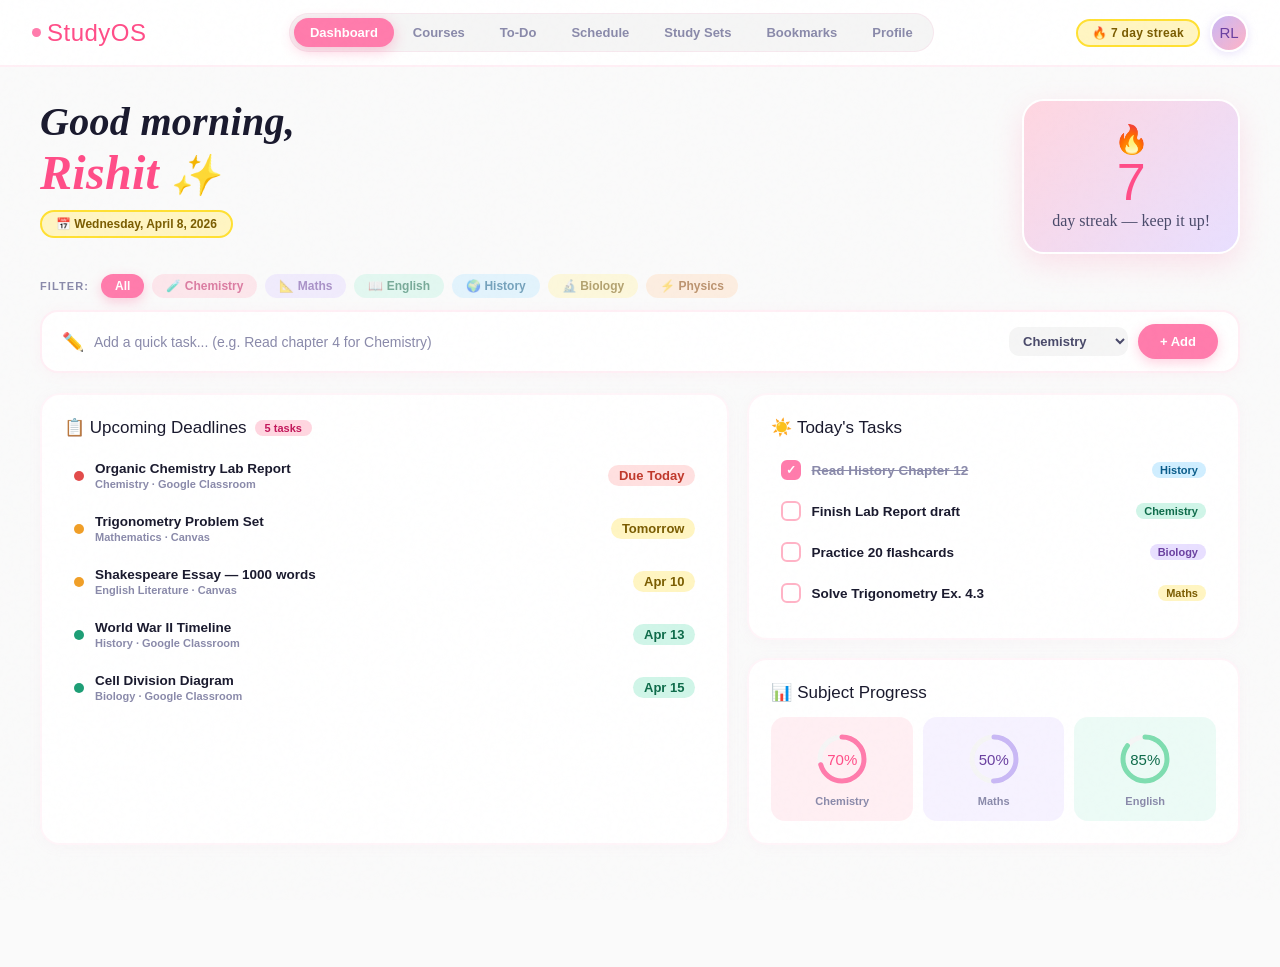
==== commit 97affece: "Update profile identity details for production" ====
--- a/index.html
+++ b/index.html
@@ -30,7 +30,7 @@
   </div>
   <div class="nav-right">
     <div class="streak-pill">🔥 7 day streak</div>
-    <div class="avatar" onclick="showScreen('profile')">ZK</div>
+    <div class="avatar" onclick="showScreen('profile')">RL</div>
   </div>
 </nav>
 
@@ -41,7 +41,7 @@
 
   <div class="dashboard-hero">
     <div class="greeting-block">
-      <h1>Good morning,<br><em>Zara</em> ✨</h1>
+      <h1>Good morning,<br><em>Rishit</em> ✨</h1>
       <div class="date-pill">📅 Wednesday, April 8, 2026</div>
     </div>
     <div class="streak-card-big">
@@ -720,19 +720,19 @@
         <div class="id-details-grid">
           <div class="id-detail">
             <div class="id-detail-label">Name</div>
-            <div class="id-detail-val" id="id-name-el">Zara Kapoor</div>
+            <div class="id-detail-val" id="id-name-el">Rishit Laddha</div>
           </div>
           <div class="id-detail">
             <div class="id-detail-label">Birthday</div>
-            <div class="id-detail-val" id="id-bday-el">Nov 2, 2008</div>
+            <div class="id-detail-val" id="id-bday-el">2 Nov, 2005</div>
           </div>
           <div class="id-detail">
             <div class="id-detail-label">School</div>
-            <div class="id-detail-val" id="id-school-el">CBSE · Pune</div>
+            <div class="id-detail-val" id="id-school-el">Atlas Skilltech University</div>
           </div>
           <div class="id-detail">
             <div class="id-detail-label">Year Level</div>
-            <div class="id-detail-val" id="id-year-el">Class 10-A</div>
+            <div class="id-detail-val" id="id-year-el">Third Year UgDx</div>
           </div>
         </div>
       </div>
@@ -750,19 +750,19 @@
       <div class="id-fields">
         <div class="id-field">
           <label>Name</label>
-          <input type="text" id="inp-name" value="Zara Kapoor" oninput="updateCard()">
+          <input type="text" id="inp-name" value="Rishit Laddha" oninput="updateCard()">
         </div>
         <div class="id-field">
           <label>Birthday</label>
-          <input type="text" id="inp-bday" value="Nov 2, 2008" oninput="updateCard()">
+          <input type="text" id="inp-bday" value="2 Nov, 2005" oninput="updateCard()">
         </div>
         <div class="id-field">
           <label>School</label>
-          <input type="text" id="inp-school" value="CBSE · Pune" oninput="updateCard()">
+          <input type="text" id="inp-school" value="Atlas Skilltech University" oninput="updateCard()">
         </div>
         <div class="id-field">
           <label>Year Level</label>
-          <input type="text" id="inp-year" value="Class 10-A" oninput="updateCard()">
+          <input type="text" id="inp-year" value="Third Year UgDx" oninput="updateCard()">
         </div>
       </div>
     </div>
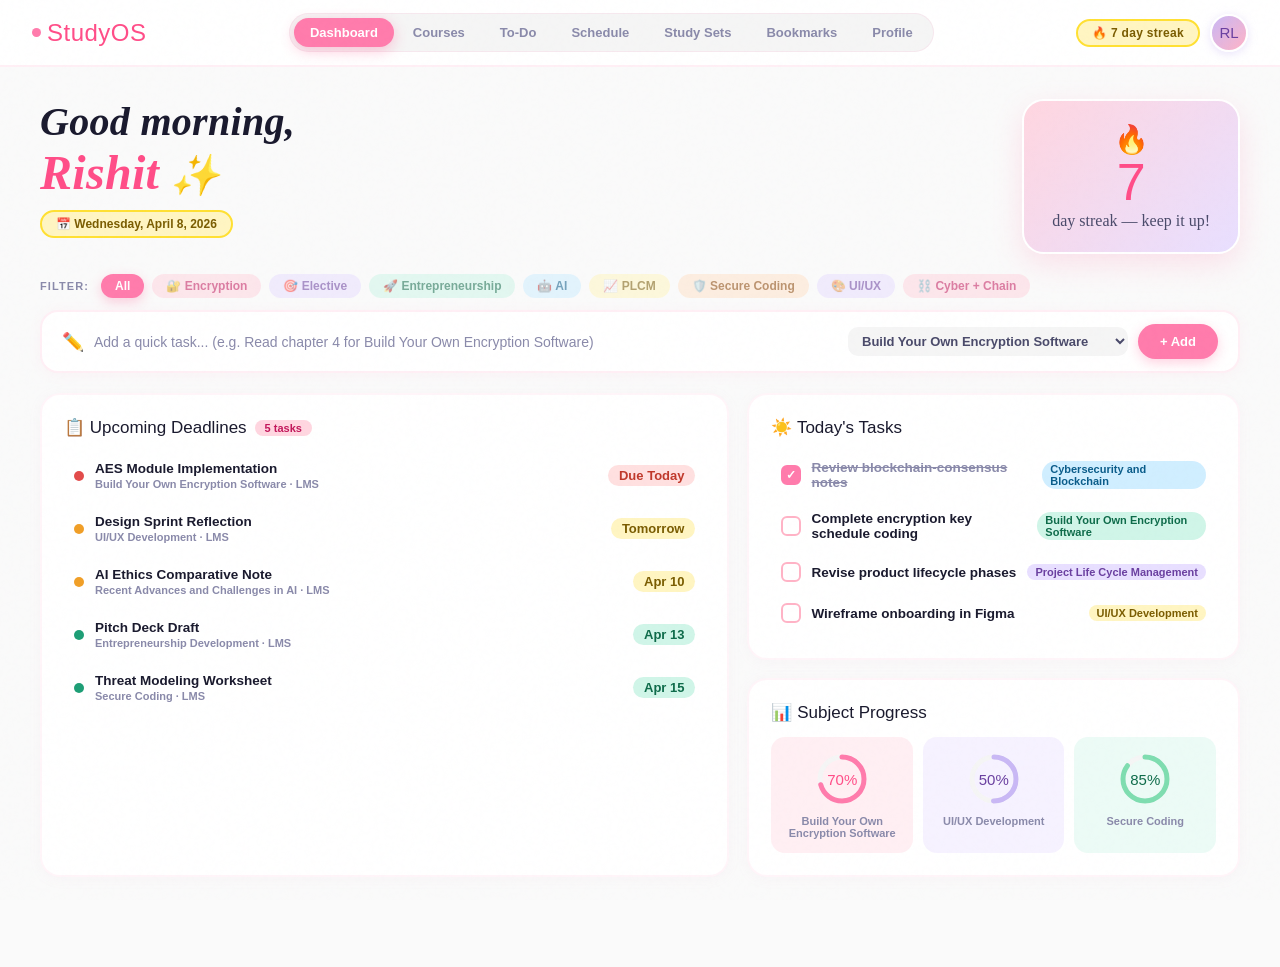
==== commit e358a5fb: "Final UGDx content cleanup across dashboard, courses, schedule, study sets, bookmarks" ====
--- a/index.html
+++ b/index.html
@@ -52,27 +52,31 @@
   </div>
 
   <!-- Subject Filter Chips -->
-  <div style="padding:0 40px 12px;display:flex;gap:8px;flex-wrap:wrap;align-items:center;">
+    <div style="padding:0 40px 12px;display:flex;gap:8px;flex-wrap:wrap;align-items:center;">
     <span style="font-size:11px;font-weight:900;color:var(--text-soft);text-transform:uppercase;letter-spacing:0.1em;margin-right:4px;">Filter:</span>
-    <button class="dash-filter-chip active" onclick="filterDashboard(this,'all')" style="background:var(--accent);color:white;border:none;border-radius:50px;padding:5px 14px;font-size:12px;font-weight:800;cursor:pointer;font-family:'Inter','Poppins',sans-serif;transition:all 0.2s;">All</button>
-    <button class="dash-filter-chip" onclick="filterDashboard(this,'Chemistry')" style="background:var(--pink);color:var(--pink-text);border:none;border-radius:50px;padding:5px 14px;font-size:12px;font-weight:800;cursor:pointer;font-family:'Inter','Poppins',sans-serif;transition:all 0.2s;">🧪 Chemistry</button>
-    <button class="dash-filter-chip" onclick="filterDashboard(this,'Mathematics')" style="background:var(--lavender);color:var(--lav-text);border:none;border-radius:50px;padding:5px 14px;font-size:12px;font-weight:800;cursor:pointer;font-family:'Inter','Poppins',sans-serif;transition:all 0.2s;">📐 Maths</button>
-    <button class="dash-filter-chip" onclick="filterDashboard(this,'English Lit')" style="background:var(--mint);color:var(--mint-text);border:none;border-radius:50px;padding:5px 14px;font-size:12px;font-weight:800;cursor:pointer;font-family:'Inter','Poppins',sans-serif;transition:all 0.2s;">📖 English</button>
-    <button class="dash-filter-chip" onclick="filterDashboard(this,'History')" style="background:var(--sky);color:var(--sky-text);border:none;border-radius:50px;padding:5px 14px;font-size:12px;font-weight:800;cursor:pointer;font-family:'Inter','Poppins',sans-serif;transition:all 0.2s;">🌍 History</button>
-    <button class="dash-filter-chip" onclick="filterDashboard(this,'Biology')" style="background:var(--yellow);color:var(--yel-text);border:none;border-radius:50px;padding:5px 14px;font-size:12px;font-weight:800;cursor:pointer;font-family:'Inter','Poppins',sans-serif;transition:all 0.2s;">🔬 Biology</button>
-    <button class="dash-filter-chip" onclick="filterDashboard(this,'Physics')" style="background:var(--peach);color:var(--peach-text);border:none;border-radius:50px;padding:5px 14px;font-size:12px;font-weight:800;cursor:pointer;font-family:'Inter','Poppins',sans-serif;transition:all 0.2s;">⚡ Physics</button>
+    <button class="dash-filter-chip active" onclick="filterDashboard(this,'all')" style="background:var(--accent);color:white;border:none;border-radius:50px;padding:5px 14px;font-size:12px;font-weight:800;cursor:pointer;font-family:-apple-system,BlinkMacSystemFont,'Segoe UI',Roboto,Helvetica,Arial,sans-serif;transition:all 0.2s;">All</button>
+    <button class="dash-filter-chip" onclick="filterDashboard(this,'Build Your Own Encryption Software')" style="background:var(--pink);color:var(--pink-text);border:none;border-radius:50px;padding:5px 14px;font-size:12px;font-weight:800;cursor:pointer;font-family:-apple-system,BlinkMacSystemFont,'Segoe UI',Roboto,Helvetica,Arial,sans-serif;transition:all 0.2s;">🔐 Encryption</button>
+    <button class="dash-filter-chip" onclick="filterDashboard(this,'ATLAS Elective')" style="background:var(--lavender);color:var(--lav-text);border:none;border-radius:50px;padding:5px 14px;font-size:12px;font-weight:800;cursor:pointer;font-family:-apple-system,BlinkMacSystemFont,'Segoe UI',Roboto,Helvetica,Arial,sans-serif;transition:all 0.2s;">🎯 Elective</button>
+    <button class="dash-filter-chip" onclick="filterDashboard(this,'Entrepreneurship Development')" style="background:var(--mint);color:var(--mint-text);border:none;border-radius:50px;padding:5px 14px;font-size:12px;font-weight:800;cursor:pointer;font-family:-apple-system,BlinkMacSystemFont,'Segoe UI',Roboto,Helvetica,Arial,sans-serif;transition:all 0.2s;">🚀 Entrepreneurship</button>
+    <button class="dash-filter-chip" onclick="filterDashboard(this,'Recent Advances and Challenges in AI')" style="background:var(--sky);color:var(--sky-text);border:none;border-radius:50px;padding:5px 14px;font-size:12px;font-weight:800;cursor:pointer;font-family:-apple-system,BlinkMacSystemFont,'Segoe UI',Roboto,Helvetica,Arial,sans-serif;transition:all 0.2s;">🤖 AI</button>
+    <button class="dash-filter-chip" onclick="filterDashboard(this,'Project Life Cycle Management')" style="background:var(--yellow);color:var(--yel-text);border:none;border-radius:50px;padding:5px 14px;font-size:12px;font-weight:800;cursor:pointer;font-family:-apple-system,BlinkMacSystemFont,'Segoe UI',Roboto,Helvetica,Arial,sans-serif;transition:all 0.2s;">📈 PLCM</button>
+    <button class="dash-filter-chip" onclick="filterDashboard(this,'Secure Coding')" style="background:var(--peach);color:var(--peach-text);border:none;border-radius:50px;padding:5px 14px;font-size:12px;font-weight:800;cursor:pointer;font-family:-apple-system,BlinkMacSystemFont,'Segoe UI',Roboto,Helvetica,Arial,sans-serif;transition:all 0.2s;">🛡️ Secure Coding</button>
+    <button class="dash-filter-chip" onclick="filterDashboard(this,'UI/UX Development')" style="background:var(--lavender);color:var(--lav-text);border:none;border-radius:50px;padding:5px 14px;font-size:12px;font-weight:800;cursor:pointer;font-family:-apple-system,BlinkMacSystemFont,'Segoe UI',Roboto,Helvetica,Arial,sans-serif;transition:all 0.2s;">🎨 UI/UX</button>
+    <button class="dash-filter-chip" onclick="filterDashboard(this,'Cybersecurity and Blockchain')" style="background:var(--pink);color:var(--pink-text);border:none;border-radius:50px;padding:5px 14px;font-size:12px;font-weight:800;cursor:pointer;font-family:-apple-system,BlinkMacSystemFont,'Segoe UI',Roboto,Helvetica,Arial,sans-serif;transition:all 0.2s;">⛓️ Cyber + Chain</button>
   </div>
 
   <div class="quick-add-bar">
     <span style="font-size:18px;">✏️</span>
-    <input type="text" placeholder="Add a quick task... (e.g. Read chapter 4 for Chemistry)" id="quick-input" />
+    <input type="text" placeholder="Add a quick task... (e.g. Read chapter 4 for Build Your Own Encryption Software)" id="quick-input" />
     <select id="quick-subject">
-      <option>Chemistry</option>
-      <option>Mathematics</option>
-      <option>English Lit</option>
-      <option>History</option>
-      <option>Biology</option>
-      <option>Physics</option>
+      <option>Build Your Own Encryption Software</option>
+      <option>ATLAS Elective</option>
+      <option>Entrepreneurship Development</option>
+      <option>Recent Advances and Challenges in AI</option>
+      <option>Project Life Cycle Management</option>
+      <option>Secure Coding</option>
+      <option>UI/UX Development</option>
+      <option>Cybersecurity and Blockchain</option>
     </select>
     <button class="btn-accent" onclick="addQuickTask()">+ Add</button>
   </div>
@@ -80,43 +84,43 @@
   <div class="dashboard-grid">
     <div class="dash-card">
       <div class="dash-card-title">📋 Upcoming Deadlines <span class="tag">5 tasks</span></div>
-      <div class="deadline-item" data-course="Chemistry">
+      <div class="deadline-item" data-course="Build Your Own Encryption Software">
         <div class="deadline-dot" style="background:#E24B4A;"></div>
         <div class="deadline-info">
-          <div class="deadline-name">Organic Chemistry Lab Report</div>
-          <div class="deadline-sub">Chemistry · Google Classroom</div>
+          <div class="deadline-name">AES Module Implementation</div>
+          <div class="deadline-sub">Build Your Own Encryption Software · LMS</div>
         </div>
         <div class="deadline-badge badge-urgent">Due Today</div>
       </div>
-      <div class="deadline-item" data-course="Mathematics">
+      <div class="deadline-item" data-course="ATLAS Elective">
         <div class="deadline-dot" style="background:#F09F27;"></div>
         <div class="deadline-info">
-          <div class="deadline-name">Trigonometry Problem Set</div>
-          <div class="deadline-sub">Mathematics · Canvas</div>
+          <div class="deadline-name">Design Sprint Reflection</div>
+          <div class="deadline-sub">UI/UX Development · LMS</div>
         </div>
         <div class="deadline-badge badge-soon">Tomorrow</div>
       </div>
-      <div class="deadline-item" data-course="English Lit">
+      <div class="deadline-item" data-course="Secure Coding Lit">
         <div class="deadline-dot" style="background:#F09F27;"></div>
         <div class="deadline-info">
-          <div class="deadline-name">Shakespeare Essay — 1000 words</div>
-          <div class="deadline-sub">English Literature · Canvas</div>
+          <div class="deadline-name">AI Ethics Comparative Note</div>
+          <div class="deadline-sub">Recent Advances and Challenges in AI · LMS</div>
         </div>
         <div class="deadline-badge badge-soon">Apr 10</div>
       </div>
-      <div class="deadline-item" data-course="History">
+      <div class="deadline-item" data-course="Cybersecurity and Blockchain">
         <div class="deadline-dot" style="background:#1D9E75;"></div>
         <div class="deadline-info">
-          <div class="deadline-name">World War II Timeline</div>
-          <div class="deadline-sub">History · Google Classroom</div>
+          <div class="deadline-name">Pitch Deck Draft</div>
+          <div class="deadline-sub">Entrepreneurship Development · LMS</div>
         </div>
         <div class="deadline-badge badge-ok">Apr 13</div>
       </div>
-      <div class="deadline-item" data-course="Biology">
+      <div class="deadline-item" data-course="Project Life Cycle Management">
         <div class="deadline-dot" style="background:#1D9E75;"></div>
         <div class="deadline-info">
-          <div class="deadline-name">Cell Division Diagram</div>
-          <div class="deadline-sub">Biology · Google Classroom</div>
+          <div class="deadline-name">Threat Modeling Worksheet</div>
+          <div class="deadline-sub">Secure Coding · LMS</div>
         </div>
         <div class="deadline-badge badge-ok">Apr 15</div>
       </div>
@@ -125,25 +129,25 @@
     <div style="display:flex;flex-direction:column;gap:18px;">
       <div class="dash-card">
         <div class="dash-card-title">☀️ Today's Tasks</div>
-        <div class="task-check" onclick="toggleTask(this)" data-course="History">
+        <div class="task-check" onclick="toggleTask(this)" data-course="Cybersecurity and Blockchain">
           <div class="check-box checked"></div>
-          <div class="task-text done">Read History Chapter 12</div>
-          <div class="task-course-tag" style="background:var(--sky);color:var(--sky-text);">History</div>
-        </div>
-        <div class="task-check" onclick="toggleTask(this)" data-course="Chemistry">
+          <div class="task-text done">Review blockchain-consensus notes</div>
+          <div class="task-course-tag" style="background:var(--sky);color:var(--sky-text);">Cybersecurity and Blockchain</div>
+        </div>
+        <div class="task-check" onclick="toggleTask(this)" data-course="Build Your Own Encryption Software">
           <div class="check-box"></div>
-          <div class="task-text">Finish Lab Report draft</div>
-          <div class="task-course-tag" style="background:var(--mint);color:var(--mint-text);">Chemistry</div>
-        </div>
-        <div class="task-check" onclick="toggleTask(this)" data-course="Biology">
+          <div class="task-text">Complete encryption key schedule coding</div>
+          <div class="task-course-tag" style="background:var(--mint);color:var(--mint-text);">Build Your Own Encryption Software</div>
+        </div>
+        <div class="task-check" onclick="toggleTask(this)" data-course="Project Life Cycle Management">
           <div class="check-box"></div>
-          <div class="task-text">Practice 20 flashcards</div>
-          <div class="task-course-tag" style="background:var(--lavender);color:var(--lav-text);">Biology</div>
-        </div>
-        <div class="task-check" onclick="toggleTask(this)" data-course="Mathematics">
+          <div class="task-text">Revise product lifecycle phases</div>
+          <div class="task-course-tag" style="background:var(--lavender);color:var(--lav-text);">Project Life Cycle Management</div>
+        </div>
+        <div class="task-check" onclick="toggleTask(this)" data-course="ATLAS Elective">
           <div class="check-box"></div>
-          <div class="task-text">Solve Trigonometry Ex. 4.3</div>
-          <div class="task-course-tag" style="background:var(--yellow);color:var(--yel-text);">Maths</div>
+          <div class="task-text">Wireframe onboarding in Figma</div>
+          <div class="task-course-tag" style="background:var(--yellow);color:var(--yel-text);">UI/UX Development</div>
         </div>
         <div id="quick-tasks"></div>
       </div>
@@ -159,7 +163,7 @@
               </svg>
               <div class="progress-ring-center" style="color:var(--accent2);">70%</div>
             </div>
-            <div class="progress-label">Chemistry</div>
+            <div class="progress-label">Build Your Own Encryption Software</div>
           </div>
           <div class="progress-item" style="background:rgba(232,223,255,0.4);border-radius:14px;">
             <div class="progress-ring-wrap">
@@ -169,7 +173,7 @@
               </svg>
               <div class="progress-ring-center" style="color:var(--lav-text);">50%</div>
             </div>
-            <div class="progress-label">Maths</div>
+            <div class="progress-label">UI/UX Development</div>
           </div>
           <div class="progress-item" style="background:rgba(208,245,232,0.4);border-radius:14px;">
             <div class="progress-ring-wrap">
@@ -179,7 +183,7 @@
               </svg>
               <div class="progress-ring-center" style="color:var(--mint-text);">85%</div>
             </div>
-            <div class="progress-label">English</div>
+            <div class="progress-label">Secure Coding</div>
           </div>
         </div>
       </div>
@@ -194,17 +198,17 @@
   <div class="page-header">
     <div>
       <h2>Your Course Folders 📁</h2>
-      <p>6 courses · Semester 2, 2026</p>
+      <p>8 courses · Semester 2, 2026</p>
     </div>
     <button class="btn-dark" onclick="openAddCourseModal()">＋ Add Course</button>
   </div>
 
   <div class="courses-grid">
-    <div class="folder-card" onclick="openCourse('Chemistry')">
+    <div class="folder-card" onclick="openCourse('Build Your Own Encryption Software')">
       <div class="folder-tab" style="background:var(--c-chem);"></div>
       <div class="folder-body" style="background:var(--c-chem);">
         <span class="folder-emoji">🧪</span>
-        <div class="folder-name">Chemistry</div>
+        <div class="folder-name">Build Your Own Encryption Software</div>
         <div class="folder-sub">Mrs. Sharma · MON WED FRI</div>
         <div class="folder-stats">
           <span class="folder-stat">4 tasks</span>
@@ -214,11 +218,11 @@
       </div>
     </div>
 
-    <div class="folder-card" onclick="openCourse('Mathematics')">
+    <div class="folder-card" onclick="openCourse('ATLAS Elective')">
       <div class="folder-tab" style="background:var(--c-math);"></div>
       <div class="folder-body" style="background:var(--c-math);">
         <span class="folder-emoji">📐</span>
-        <div class="folder-name">Mathematics</div>
+        <div class="folder-name">ATLAS Elective</div>
         <div class="folder-sub">Mr. Patel · TUE THU SAT</div>
         <div class="folder-stats">
           <span class="folder-stat">6 tasks</span>
@@ -228,11 +232,11 @@
       </div>
     </div>
 
-    <div class="folder-card" onclick="openCourse('English Lit')">
+    <div class="folder-card" onclick="openCourse('Secure Coding Lit')">
       <div class="folder-tab" style="background:var(--c-eng);"></div>
       <div class="folder-body" style="background:var(--c-eng);">
         <span class="folder-emoji">📖</span>
-        <div class="folder-name">English Literature</div>
+        <div class="folder-name">Secure Coding Literature</div>
         <div class="folder-sub">Ms. D'Souza · MON TUE WED</div>
         <div class="folder-stats">
           <span class="folder-stat">2 tasks</span>
@@ -242,11 +246,11 @@
       </div>
     </div>
 
-    <div class="folder-card" onclick="openCourse('History')">
+    <div class="folder-card" onclick="openCourse('Cybersecurity and Blockchain')">
       <div class="folder-tab" style="background:var(--c-hist);"></div>
       <div class="folder-body" style="background:var(--c-hist);">
         <span class="folder-emoji">🌍</span>
-        <div class="folder-name">History</div>
+        <div class="folder-name">Cybersecurity and Blockchain</div>
         <div class="folder-sub">Mr. Khan · WED FRI</div>
         <div class="folder-stats">
           <span class="folder-stat">3 tasks</span>
@@ -256,11 +260,11 @@
       </div>
     </div>
 
-    <div class="folder-card" onclick="openCourse('Biology')">
+    <div class="folder-card" onclick="openCourse('Project Life Cycle Management')">
       <div class="folder-tab" style="background:var(--c-bio);"></div>
       <div class="folder-body" style="background:var(--c-bio);">
         <span class="folder-emoji">🔬</span>
-        <div class="folder-name">Biology</div>
+        <div class="folder-name">Project Life Cycle Management</div>
         <div class="folder-sub">Ms. Iyer · TUE THU</div>
         <div class="folder-stats">
           <span class="folder-stat">5 tasks</span>
@@ -270,11 +274,11 @@
       </div>
     </div>
 
-    <div class="folder-card" onclick="openCourse('Physics')">
+    <div class="folder-card" onclick="openCourse('Secure Coding')">
       <div class="folder-tab" style="background:var(--c-phys);"></div>
       <div class="folder-body" style="background:var(--c-phys);">
         <span class="folder-emoji">⚡</span>
-        <div class="folder-name">Physics</div>
+        <div class="folder-name">Secure Coding</div>
         <div class="folder-sub">Mr. Nair · MON WED SAT</div>
         <div class="folder-stats">
           <span class="folder-stat">3 tasks</span>
@@ -355,25 +359,25 @@
 
       <!-- 8 AM -->
       <div class="tt-time">8:00</div>
-      <div class="tt-cell"><div class="tt-class" style="background:rgba(255,214,224,0.7);border-color:var(--accent);cursor:pointer;" onclick="openClassDetail('Chemistry','🧪','Mon 8:00–9:00 AM','Lab 2','Organic Chemistry unit — functional groups and reaction mechanisms. Mrs. Sharma will demonstrate oxidation reactions today.',['Lab report due TODAY — submit before 11pm','Bring safety goggles to the lab','Pre-read Chapter 8, pages 145–160'],'var(--pink)')"><div class="tt-class-name">Chemistry</div><div class="tt-class-room">Lab 2</div></div></div>
-      <div class="tt-cell" style="background:rgba(250,250,250,0.5);"></div>
-      <div class="tt-cell"><div class="tt-class" style="background:rgba(255,214,224,0.7);border-color:var(--accent);cursor:pointer;" onclick="openClassDetail('Chemistry','🧪','Wed 8:00–9:00 AM','Lab 2','Continuing organic chemistry — alcohols, ketones and esters. Quiz on functional groups next Friday!',['Study functional group chart before class','Test next Friday — start revising now'],'var(--pink)')"><div class="tt-class-name">Chemistry</div><div class="tt-class-room">Lab 2</div></div></div>
-      <div class="tt-cell" style="background:rgba(250,250,250,0.5);"></div>
-      <div class="tt-cell"><div class="tt-class" style="background:rgba(255,214,224,0.7);border-color:var(--accent);cursor:pointer;" onclick="openClassDetail('Chemistry','🧪','Fri 8:00–9:00 AM','Lab 2','Lab practical session — you\'ll be titrating solutions. Results write-up due Monday.',['Complete pre-lab questions','Bring calculator for titration calculations'],'var(--pink)')"><div class="tt-class-name">Chemistry</div><div class="tt-class-room">Lab 2</div></div></div>
+      <div class="tt-cell"><div class="tt-class" style="background:rgba(255,214,224,0.7);border-color:var(--accent);cursor:pointer;" onclick="openClassDetail('Build Your Own Encryption Software','🧪','Mon 8:00–9:00 AM','Lab 2','Organic Build Your Own Encryption Software unit — functional groups and reaction mechanisms. Mrs. Sharma will demonstrate oxidation reactions today.',['Lab report due TODAY — submit before 11pm','Bring safety goggles to the lab','Pre-read Chapter 8, pages 145–160'],'var(--pink)')"><div class="tt-class-name">Build Your Own Encryption Software</div><div class="tt-class-room">Lab 2</div></div></div>
+      <div class="tt-cell" style="background:rgba(250,250,250,0.5);"></div>
+      <div class="tt-cell"><div class="tt-class" style="background:rgba(255,214,224,0.7);border-color:var(--accent);cursor:pointer;" onclick="openClassDetail('Build Your Own Encryption Software','🧪','Wed 8:00–9:00 AM','Lab 2','Continuing organic chemistry — alcohols, ketones and esters. Quiz on functional groups next Friday!',['Study functional group chart before class','Test next Friday — start revising now'],'var(--pink)')"><div class="tt-class-name">Build Your Own Encryption Software</div><div class="tt-class-room">Lab 2</div></div></div>
+      <div class="tt-cell" style="background:rgba(250,250,250,0.5);"></div>
+      <div class="tt-cell"><div class="tt-class" style="background:rgba(255,214,224,0.7);border-color:var(--accent);cursor:pointer;" onclick="openClassDetail('Build Your Own Encryption Software','🧪','Fri 8:00–9:00 AM','Lab 2','Lab practical session — you\'ll be titrating solutions. Results write-up due Monday.',['Complete pre-lab questions','Bring calculator for titration calculations'],'var(--pink)')"><div class="tt-class-name">Build Your Own Encryption Software</div><div class="tt-class-room">Lab 2</div></div></div>
 
       <!-- 9 AM -->
       <div class="tt-time">9:00</div>
       <div class="tt-cell" style="background:rgba(250,250,250,0.5);"></div>
-      <div class="tt-cell"><div class="tt-class" style="background:rgba(232,223,255,0.7);border-color:var(--lavender2);cursor:pointer;" onclick="openClassDetail('Mathematics','📐','Tue 9:00–10:00 AM','Room 301','Trigonometry deep dive — Ex 4.3 to 4.8. Mr. Patel will work through sine and cosine rules on the board.',['Problem set due Apr 9 — almost done?','Review double-angle formulas before class'],'var(--lavender)')"><div class="tt-class-name">Mathematics</div><div class="tt-class-room">Room 301</div></div></div>
-      <div class="tt-cell" style="background:rgba(250,250,250,0.5);"></div>
-      <div class="tt-cell"><div class="tt-class" style="background:rgba(232,223,255,0.7);border-color:var(--lavender2);cursor:pointer;" onclick="openClassDetail('Mathematics','📐','Thu 9:00–10:00 AM','Room 301','Calculus introduction — limits and derivatives. Practice questions handed out in class.',['Bring your textbook and graph paper'],'var(--lavender)')"><div class="tt-class-name">Mathematics</div><div class="tt-class-room">Room 301</div></div></div>
+      <div class="tt-cell"><div class="tt-class" style="background:rgba(232,223,255,0.7);border-color:var(--lavender2);cursor:pointer;" onclick="openClassDetail('ATLAS Elective','📐','Tue 9:00–10:00 AM','Room 301','Trigonometry deep dive — Ex 4.3 to 4.8. Mr. Patel will work through sine and cosine rules on the board.',['Problem set due Apr 9 — almost done?','Review double-angle formulas before class'],'var(--lavender)')"><div class="tt-class-name">ATLAS Elective</div><div class="tt-class-room">Room 301</div></div></div>
+      <div class="tt-cell" style="background:rgba(250,250,250,0.5);"></div>
+      <div class="tt-cell"><div class="tt-class" style="background:rgba(232,223,255,0.7);border-color:var(--lavender2);cursor:pointer;" onclick="openClassDetail('ATLAS Elective','📐','Thu 9:00–10:00 AM','Room 301','Calculus introduction — limits and derivatives. Practice questions handed out in class.',['Bring your textbook and graph paper'],'var(--lavender)')"><div class="tt-class-name">ATLAS Elective</div><div class="tt-class-room">Room 301</div></div></div>
       <div class="tt-cell" style="background:rgba(250,250,250,0.5);"></div>
 
       <!-- 10 AM -->
       <div class="tt-time">10:00</div>
-      <div class="tt-cell"><div class="tt-class" style="background:rgba(208,245,232,0.7);border-color:var(--mint2);cursor:pointer;" onclick="openClassDetail('English Lit','📖','Mon 10:00–11:00 AM','Room 204','Hamlet Act 4 analysis — themes of revenge and madness. Essay due Apr 10, 1000 words.',['Shakespeare essay due Apr 10!','Read Act 4 before class','Check SparkNotes for character analysis'],'var(--mint)')"><div class="tt-class-name">English Lit</div><div class="tt-class-room">Room 204</div></div></div>
-      <div class="tt-cell"><div class="tt-class" style="background:rgba(208,245,232,0.7);border-color:var(--mint2);cursor:pointer;" onclick="openClassDetail('English Lit','📖','Tue 10:00–11:00 AM','Room 204','Peer review session — swap drafts with a partner. Ms. D\'Souza will provide feedback sheets.',['Bring printed draft for peer review','Submit final essay on Canvas Apr 10'],'var(--mint)')"><div class="tt-class-name">English Lit</div><div class="tt-class-room">Room 204</div></div></div>
-      <div class="tt-cell"><div class="tt-class" style="background:rgba(208,245,232,0.7);border-color:var(--mint2);cursor:pointer;" onclick="openClassDetail('English Lit','📖','Wed 10:00–11:00 AM','Room 204','Final essay guidance — Ms. D\'Souza reviews common mistakes. Last class before submission.',['Final submission due Apr 10 on Canvas!','Check the essay rubric on Google Classroom'],'var(--mint)')"><div class="tt-class-name">English Lit</div><div class="tt-class-room">Room 204</div></div></div>
+      <div class="tt-cell"><div class="tt-class" style="background:rgba(208,245,232,0.7);border-color:var(--mint2);cursor:pointer;" onclick="openClassDetail('Secure Coding Lit','📖','Mon 10:00–11:00 AM','Room 204','Hamlet Act 4 analysis — themes of revenge and madness. Essay due Apr 10, 1000 words.',['Shakespeare essay due Apr 10!','Read Act 4 before class','Check SparkNotes for character analysis'],'var(--mint)')"><div class="tt-class-name">Secure Coding Lit</div><div class="tt-class-room">Room 204</div></div></div>
+      <div class="tt-cell"><div class="tt-class" style="background:rgba(208,245,232,0.7);border-color:var(--mint2);cursor:pointer;" onclick="openClassDetail('Secure Coding Lit','📖','Tue 10:00–11:00 AM','Room 204','Peer review session — swap drafts with a partner. Ms. D\'Souza will provide feedback sheets.',['Bring printed draft for peer review','Submit final essay on Canvas Apr 10'],'var(--mint)')"><div class="tt-class-name">Secure Coding Lit</div><div class="tt-class-room">Room 204</div></div></div>
+      <div class="tt-cell"><div class="tt-class" style="background:rgba(208,245,232,0.7);border-color:var(--mint2);cursor:pointer;" onclick="openClassDetail('Secure Coding Lit','📖','Wed 10:00–11:00 AM','Room 204','Final essay guidance — Ms. D\'Souza reviews common mistakes. Last class before submission.',['Final submission due Apr 10 on Canvas!','Check the essay rubric on Google Classroom'],'var(--mint)')"><div class="tt-class-name">Secure Coding Lit</div><div class="tt-class-room">Room 204</div></div></div>
       <div class="tt-cell" style="background:rgba(250,250,250,0.5);"></div>
       <div class="tt-cell" style="background:rgba(250,250,250,0.5);"></div>
 
@@ -381,9 +385,9 @@
       <div class="tt-time">11:00</div>
       <div class="tt-cell" style="background:rgba(250,250,250,0.5);"></div>
       <div class="tt-cell" style="background:rgba(250,250,250,0.5);"></div>
-      <div class="tt-cell"><div class="tt-class" style="background:rgba(208,238,255,0.7);border-color:var(--sky2);cursor:pointer;" onclick="openClassDetail('History','🌍','Wed 11:00 AM–12:00 PM','Room 110','World War II — Pacific Theatre and D-Day. Mr. Khan will show documentary clips.',['Timeline diagram due Apr 13','Download template from Google Classroom','Revise key dates: 1939, 1941, 1944, 1945'],'var(--sky)')"><div class="tt-class-name">History</div><div class="tt-class-room">Room 110</div></div></div>
-      <div class="tt-cell" style="background:rgba(250,250,250,0.5);"></div>
-      <div class="tt-cell"><div class="tt-class" style="background:rgba(208,238,255,0.7);border-color:var(--sky2);cursor:pointer;" onclick="openClassDetail('History','🌍','Fri 11:00 AM–12:00 PM','Room 110','Primary sources analysis — reading wartime letters and government documents.',['Chapter 12 reading — done ✓','Timeline diagram due Apr 13'],'var(--sky)')"><div class="tt-class-name">History</div><div class="tt-class-room">Room 110</div></div></div>
+      <div class="tt-cell"><div class="tt-class" style="background:rgba(208,238,255,0.7);border-color:var(--sky2);cursor:pointer;" onclick="openClassDetail('Cybersecurity and Blockchain','🌍','Wed 11:00 AM–12:00 PM','Room 110','World War II — Pacific Theatre and D-Day. Mr. Khan will show documentary clips.',['Timeline diagram due Apr 13','Download template from Google Classroom','Revise key dates: 1939, 1941, 1944, 1945'],'var(--sky)')"><div class="tt-class-name">Cybersecurity and Blockchain</div><div class="tt-class-room">Room 110</div></div></div>
+      <div class="tt-cell" style="background:rgba(250,250,250,0.5);"></div>
+      <div class="tt-cell"><div class="tt-class" style="background:rgba(208,238,255,0.7);border-color:var(--sky2);cursor:pointer;" onclick="openClassDetail('Cybersecurity and Blockchain','🌍','Fri 11:00 AM–12:00 PM','Room 110','Primary sources analysis — reading wartime letters and government documents.',['Chapter 12 reading — done ✓','Timeline diagram due Apr 13'],'var(--sky)')"><div class="tt-class-name">Cybersecurity and Blockchain</div><div class="tt-class-room">Room 110</div></div></div>
 
       <!-- Lunch -->
       <div class="tt-time" style="color:var(--text-xsoft);">12:00</div>
@@ -396,28 +400,28 @@
       <!-- 1 PM -->
       <div class="tt-time">1:00</div>
       <div class="tt-cell" style="background:rgba(250,250,250,0.5);"></div>
-      <div class="tt-cell"><div class="tt-class" style="background:rgba(255,245,194,0.7);border-color:var(--yellow2);cursor:pointer;" onclick="openClassDetail('Biology','🔬','Tue 1:00–2:00 PM','Lab 3','Cell division — mitosis vs meiosis. Ms. Iyer will use slides of onion root tips.',['Cell division diagram due Apr 15','Memorise the 4 stages of mitosis','Bring coloured pencils for diagram work'],'var(--yellow)')"><div class="tt-class-name">Biology</div><div class="tt-class-room">Lab 3</div></div></div>
-      <div class="tt-cell" style="background:rgba(250,250,250,0.5);"></div>
-      <div class="tt-cell"><div class="tt-class" style="background:rgba(255,245,194,0.7);border-color:var(--yellow2);cursor:pointer;" onclick="openClassDetail('Biology','🔬','Thu 1:00–2:00 PM','Lab 3','Osmosis experiment — potato cylinders in salt solutions. Practical write-up in class.',['Diagram due Apr 15 — start early','Review osmosis definition'],'var(--yellow)')"><div class="tt-class-name">Biology</div><div class="tt-class-room">Lab 3</div></div></div>
+      <div class="tt-cell"><div class="tt-class" style="background:rgba(255,245,194,0.7);border-color:var(--yellow2);cursor:pointer;" onclick="openClassDetail('Project Life Cycle Management','🔬','Tue 1:00–2:00 PM','Lab 3','Cell division — mitosis vs meiosis. Ms. Iyer will use slides of onion root tips.',['Cell division diagram due Apr 15','Memorise the 4 stages of mitosis','Bring coloured pencils for diagram work'],'var(--yellow)')"><div class="tt-class-name">Project Life Cycle Management</div><div class="tt-class-room">Lab 3</div></div></div>
+      <div class="tt-cell" style="background:rgba(250,250,250,0.5);"></div>
+      <div class="tt-cell"><div class="tt-class" style="background:rgba(255,245,194,0.7);border-color:var(--yellow2);cursor:pointer;" onclick="openClassDetail('Project Life Cycle Management','🔬','Thu 1:00–2:00 PM','Lab 3','Osmosis experiment — potato cylinders in salt solutions. Practical write-up in class.',['Diagram due Apr 15 — start early','Review osmosis definition'],'var(--yellow)')"><div class="tt-class-name">Project Life Cycle Management</div><div class="tt-class-room">Lab 3</div></div></div>
       <div class="tt-cell" style="background:rgba(250,250,250,0.5);"></div>
 
       <!-- 2 PM -->
       <div class="tt-time">2:00</div>
-      <div class="tt-cell"><div class="tt-class" style="background:rgba(255,228,204,0.7);border-color:var(--peach2);cursor:pointer;" onclick="openClassDetail('Physics','⚡','Mon 2:00–3:00 PM','Room 105','Newton\'s Laws of Motion — forces, friction, and free body diagrams. Problem sheet handed out.',['Newton\'s Laws problem sheet due Apr 16','Read Chapter 6 summary','Practice drawing free body diagrams'],'var(--peach)')"><div class="tt-class-name">Physics</div><div class="tt-class-room">Room 105</div></div></div>
-      <div class="tt-cell" style="background:rgba(250,250,250,0.5);"></div>
-      <div class="tt-cell"><div class="tt-class" style="background:rgba(255,228,204,0.7);border-color:var(--peach2);cursor:pointer;" onclick="openClassDetail('Physics','⚡','Wed 2:00–3:00 PM','Room 105','Energy conservation — kinetic and potential energy problems. Past paper practice.',['Problem sheet due Apr 16','Chapter 6 summary — done ✓'],'var(--peach)')"><div class="tt-class-name">Physics</div><div class="tt-class-room">Room 105</div></div></div>
+      <div class="tt-cell"><div class="tt-class" style="background:rgba(255,228,204,0.7);border-color:var(--peach2);cursor:pointer;" onclick="openClassDetail('Secure Coding','⚡','Mon 2:00–3:00 PM','Room 105','Newton\'s Laws of Motion — forces, friction, and free body diagrams. Problem sheet handed out.',['Newton\'s Laws problem sheet due Apr 16','Read Chapter 6 summary','Practice drawing free body diagrams'],'var(--peach)')"><div class="tt-class-name">Secure Coding</div><div class="tt-class-room">Room 105</div></div></div>
+      <div class="tt-cell" style="background:rgba(250,250,250,0.5);"></div>
+      <div class="tt-cell"><div class="tt-class" style="background:rgba(255,228,204,0.7);border-color:var(--peach2);cursor:pointer;" onclick="openClassDetail('Secure Coding','⚡','Wed 2:00–3:00 PM','Room 105','Energy conservation — kinetic and potential energy problems. Past paper practice.',['Problem sheet due Apr 16','Chapter 6 summary — done ✓'],'var(--peach)')"><div class="tt-class-name">Secure Coding</div><div class="tt-class-room">Room 105</div></div></div>
       <div class="tt-cell" style="background:rgba(250,250,250,0.5);"></div>
       <div class="tt-cell" style="background:rgba(250,250,250,0.5);"></div>
     </div>
   </div>
 
   <div class="tt-legend">
-    <span><span class="tt-legend-dot" style="background:rgba(255,214,224,0.8);border-color:var(--accent);"></span>Chemistry</span>
-    <span><span class="tt-legend-dot" style="background:rgba(232,223,255,0.8);border-color:var(--lavender2);"></span>Mathematics</span>
-    <span><span class="tt-legend-dot" style="background:rgba(208,245,232,0.8);border-color:var(--mint2);"></span>English Lit</span>
-    <span><span class="tt-legend-dot" style="background:rgba(208,238,255,0.8);border-color:var(--sky2);"></span>History</span>
-    <span><span class="tt-legend-dot" style="background:rgba(255,245,194,0.8);border-color:var(--yellow2);"></span>Biology</span>
-    <span><span class="tt-legend-dot" style="background:rgba(255,228,204,0.8);border-color:var(--peach2);"></span>Physics</span>
+    <span><span class="tt-legend-dot" style="background:rgba(255,214,224,0.8);border-color:var(--accent);"></span>Build Your Own Encryption Software</span>
+    <span><span class="tt-legend-dot" style="background:rgba(232,223,255,0.8);border-color:var(--lavender2);"></span>ATLAS Elective</span>
+    <span><span class="tt-legend-dot" style="background:rgba(208,245,232,0.8);border-color:var(--mint2);"></span>Secure Coding Lit</span>
+    <span><span class="tt-legend-dot" style="background:rgba(208,238,255,0.8);border-color:var(--sky2);"></span>Cybersecurity and Blockchain</span>
+    <span><span class="tt-legend-dot" style="background:rgba(255,245,194,0.8);border-color:var(--yellow2);"></span>Project Life Cycle Management</span>
+    <span><span class="tt-legend-dot" style="background:rgba(255,228,204,0.8);border-color:var(--peach2);"></span>Secure Coding</span>
   </div>
 </div>
 
@@ -450,7 +454,7 @@
     <div class="flashcard-panel" style="max-width:none;width:100%;margin:0;">
       <div class="fc-set-title">
         <span id="fc-emoji">🧪</span>
-        <span id="fc-title">Organic Chemistry</span>
+        <span id="fc-title">Organic Build Your Own Encryption Software</span>
       </div>
       <div class="fc-set-meta" id="fc-meta">24 cards · Last studied 2 days ago</div>
 
@@ -498,8 +502,8 @@
 
   <div class="bookmarks-grid">
     <div class="bookmarks-group">
-      <div class="bookmarks-group-title"><div class="bm-dot" style="background:var(--accent);"></div>Chemistry</div>
-      <div class="bookmark-item" onclick="openBmModal('Khan Academy — Organic Chem','Chemistry','Video','khanacademy.org/science/organic-chem','Great intro series on functional groups and reactions. Perfect for lab prep! 🧪','var(--pink)','🧪')">
+      <div class="bookmarks-group-title"><div class="bm-dot" style="background:var(--accent);"></div>Build Your Own Encryption Software</div>
+      <div class="bookmark-item" onclick="openBmModal('Khan Academy — Organic Chem','Build Your Own Encryption Software','Video','khanacademy.org/science/organic-chem','Great intro series on functional groups and reactions. Perfect for lab prep! 🧪','var(--pink)','🧪')">
         <div class="bm-favicon" style="background:var(--pink);">🧪</div>
         <div class="bm-info">
           <div class="bm-name">Khan Academy — Organic Chem</div>
@@ -508,7 +512,7 @@
         <span class="bm-tag" style="background:var(--pink);color:var(--pink-text);">Video</span>
         <button class="bm-open-btn">↗</button>
       </div>
-      <div class="bookmark-item" onclick="openBmModal('Lab Report Template — Mrs. Sharma','Chemistry','Classroom','classroom.google.com/c/chm2026','Official template from Mrs. Sharma. Required format for all chem submissions. 📋','var(--mint)','📄')">
+      <div class="bookmark-item" onclick="openBmModal('Lab Report Template — Mrs. Sharma','Build Your Own Encryption Software','Classroom','classroom.google.com/c/chm2026','Official template from Mrs. Sharma. Required format for all chem submissions. 📋','var(--mint)','📄')">
         <div class="bm-favicon" style="background:var(--pink);">📄</div>
         <div class="bm-info">
           <div class="bm-name">Lab Report Template — Mrs. Sharma</div>
@@ -517,10 +521,10 @@
         <span class="bm-tag" style="background:var(--mint);color:var(--mint-text);">Classroom</span>
         <button class="bm-open-btn">↗</button>
       </div>
-      <div class="bookmark-item" onclick="openBmModal('NCERT Chemistry Part 2 PDF','Chemistry','PDF','ncert.nic.in/textbook/pdf/lech202','Chapters 10–16. Bookmark pages 85 and 134 for exam! 📖','var(--sky)','📝')">
+      <div class="bookmark-item" onclick="openBmModal('NCERT Build Your Own Encryption Software Part 2 PDF','Build Your Own Encryption Software','PDF','ncert.nic.in/textbook/pdf/lech202','Chapters 10–16. Bookmark pages 85 and 134 for exam! 📖','var(--sky)','📝')">
         <div class="bm-favicon" style="background:var(--pink);">📝</div>
         <div class="bm-info">
-          <div class="bm-name">NCERT Chemistry Part 2 PDF</div>
+          <div class="bm-name">NCERT Build Your Own Encryption Software Part 2 PDF</div>
           <div class="bm-url">ncert.nic.in/textbook/pdf/lech202</div>
         </div>
         <span class="bm-tag" style="background:var(--sky);color:var(--sky-text);">PDF</span>
@@ -529,8 +533,8 @@
     </div>
 
     <div class="bookmarks-group">
-      <div class="bookmarks-group-title"><div class="bm-dot" style="background:var(--lavender2);"></div>Mathematics</div>
-      <div class="bookmark-item" onclick="openBmModal('Desmos Graphing Calculator','Mathematics','Tool','desmos.com/calculator','Best free graphing tool. Use for all trig and calculus visualisations. 📐','var(--lavender)','📐')">
+      <div class="bookmarks-group-title"><div class="bm-dot" style="background:var(--lavender2);"></div>ATLAS Elective</div>
+      <div class="bookmark-item" onclick="openBmModal('Desmos Graphing Calculator','ATLAS Elective','Tool','desmos.com/calculator','Best free graphing tool. Use for all trig and calculus visualisations. 📐','var(--lavender)','📐')">
         <div class="bm-favicon" style="background:var(--lavender);">📐</div>
         <div class="bm-info">
           <div class="bm-name">Desmos Graphing Calculator</div>
@@ -539,7 +543,7 @@
         <span class="bm-tag" style="background:var(--lavender);color:var(--lav-text);">Tool</span>
         <button class="bm-open-btn">↗</button>
       </div>
-      <div class="bookmark-item" onclick="openBmModal('3Blue1Brown — Trig Visualized','Mathematics','Video','youtube.com/watch?v=yBw0N3...','Stunning visual explanation of trig. Watch before Ex. 4.3 for sure! 🎥','var(--pink)','🎥')">
+      <div class="bookmark-item" onclick="openBmModal('3Blue1Brown — Trig Visualized','ATLAS Elective','Video','youtube.com/watch?v=yBw0N3...','Stunning visual explanation of trig. Watch before Ex. 4.3 for sure! 🎥','var(--pink)','🎥')">
         <div class="bm-favicon" style="background:var(--lavender);">🎥</div>
         <div class="bm-info">
           <div class="bm-name">3Blue1Brown — Trig Visualized</div>
@@ -548,10 +552,10 @@
         <span class="bm-tag" style="background:var(--pink);color:var(--pink-text);">Video</span>
         <button class="bm-open-btn">↗</button>
       </div>
-      <div class="bookmark-item" onclick="openBmModal('Canvas — Maths Assignment Portal','Mathematics','Canvas','canvas.instructure.com/courses/mth','Submit all maths assignments here. Check announcements every Monday. 📋','var(--mint)','📋')">
+      <div class="bookmark-item" onclick="openBmModal('Canvas — UI/UX Development Assignment Portal','ATLAS Elective','Canvas','canvas.instructure.com/courses/mth','Submit all maths assignments here. Check announcements every Monday. 📋','var(--mint)','📋')">
         <div class="bm-favicon" style="background:var(--lavender);">📋</div>
         <div class="bm-info">
-          <div class="bm-name">Canvas — Maths Assignment Portal</div>
+          <div class="bm-name">Canvas — UI/UX Development Assignment Portal</div>
           <div class="bm-url">canvas.instructure.com/courses/mth</div>
         </div>
         <span class="bm-tag" style="background:var(--mint);color:var(--mint-text);">Canvas</span>
@@ -560,8 +564,8 @@
     </div>
 
     <div class="bookmarks-group">
-      <div class="bookmarks-group-title"><div class="bm-dot" style="background:var(--mint2);"></div>English Literature</div>
-      <div class="bookmark-item" onclick="openBmModal('SparkNotes — Hamlet Summary','English Lit','Notes','sparknotes.com/shakespeare/hamlet','Full character analysis + theme notes. Great for essay prep! 📖','var(--mint)','📖')">
+      <div class="bookmarks-group-title"><div class="bm-dot" style="background:var(--mint2);"></div>Secure Coding Literature</div>
+      <div class="bookmark-item" onclick="openBmModal('SparkNotes — Hamlet Summary','Secure Coding Lit','Notes','sparknotes.com/shakespeare/hamlet','Full character analysis + theme notes. Great for essay prep! 📖','var(--mint)','📖')">
         <div class="bm-favicon" style="background:var(--mint);">📖</div>
         <div class="bm-info">
           <div class="bm-name">SparkNotes — Hamlet Summary</div>
@@ -570,7 +574,7 @@
         <span class="bm-tag" style="background:var(--mint);color:var(--mint-text);">Notes</span>
         <button class="bm-open-btn">↗</button>
       </div>
-      <div class="bookmark-item" onclick="openBmModal('Essay Rubric — Ms. D\'Souza','English Lit','Classroom','classroom.google.com/c/eng2026','The official rubric for the Hamlet essay. Must read before submitting! 📝','var(--mint)','📜')">
+      <div class="bookmark-item" onclick="openBmModal('Essay Rubric — Ms. D\'Souza','Secure Coding Lit','Classroom','classroom.google.com/c/eng2026','The official rubric for the Hamlet essay. Must read before submitting! 📝','var(--mint)','📜')">
         <div class="bm-favicon" style="background:var(--mint);">📜</div>
         <div class="bm-info">
           <div class="bm-name">Essay Rubric — Ms. D'Souza</div>
@@ -582,8 +586,8 @@
     </div>
 
     <div class="bookmarks-group">
-      <div class="bookmarks-group-title"><div class="bm-dot" style="background:var(--sky2);"></div>History</div>
-      <div class="bookmark-item" onclick="openBmModal('Crash Course — World War II','History','Video','youtube.com/watch?v=Q78COTw...','Quick 12-min summary. Great visual timeline for the diagram assignment! 🌍','var(--sky)','🌍')">
+      <div class="bookmarks-group-title"><div class="bm-dot" style="background:var(--sky2);"></div>Cybersecurity and Blockchain</div>
+      <div class="bookmark-item" onclick="openBmModal('Crash Course — World War II','Cybersecurity and Blockchain','Video','youtube.com/watch?v=Q78COTw...','Quick 12-min summary. Great visual timeline for the diagram assignment! 🌍','var(--sky)','🌍')">
         <div class="bm-favicon" style="background:var(--sky);">🌍</div>
         <div class="bm-info">
           <div class="bm-name">Crash Course — World War II</div>
@@ -592,7 +596,7 @@
         <span class="bm-tag" style="background:var(--pink);color:var(--pink-text);">Video</span>
         <button class="bm-open-btn">↗</button>
       </div>
-      <div class="bookmark-item" onclick="openBmModal('Timeline Template — Mr. Khan','History','Classroom','classroom.google.com/c/hist2026','Download the blank timeline here. Due Apr 13! ⚠️','var(--sky)','📄')">
+      <div class="bookmark-item" onclick="openBmModal('Timeline Template — Mr. Khan','Cybersecurity and Blockchain','Classroom','classroom.google.com/c/hist2026','Download the blank timeline here. Due Apr 13! ⚠️','var(--sky)','📄')">
         <div class="bm-favicon" style="background:var(--sky);">📄</div>
         <div class="bm-info">
           <div class="bm-name">Timeline Template — Mr. Khan</div>
@@ -681,7 +685,7 @@
     <button class="bm-modal-close" onclick="closeBmModal(null,true)">✕</button>
     <div class="bm-modal-icon" id="bm-m-icon" style="background:var(--pink);">🧪</div>
     <div class="bm-modal-title" id="bm-m-title">Khan Academy</div>
-    <div class="bm-modal-course" id="bm-m-course" style="background:var(--pink);color:var(--pink-text);">Chemistry · Video</div>
+    <div class="bm-modal-course" id="bm-m-course" style="background:var(--pink);color:var(--pink-text);">Build Your Own Encryption Software · Video</div>
     <div class="bm-modal-note" id="bm-m-note">Great intro series on functional groups!</div>
     <div class="bm-modal-actions">
       <button class="bm-modal-btn primary">↗ Open Link</button>
